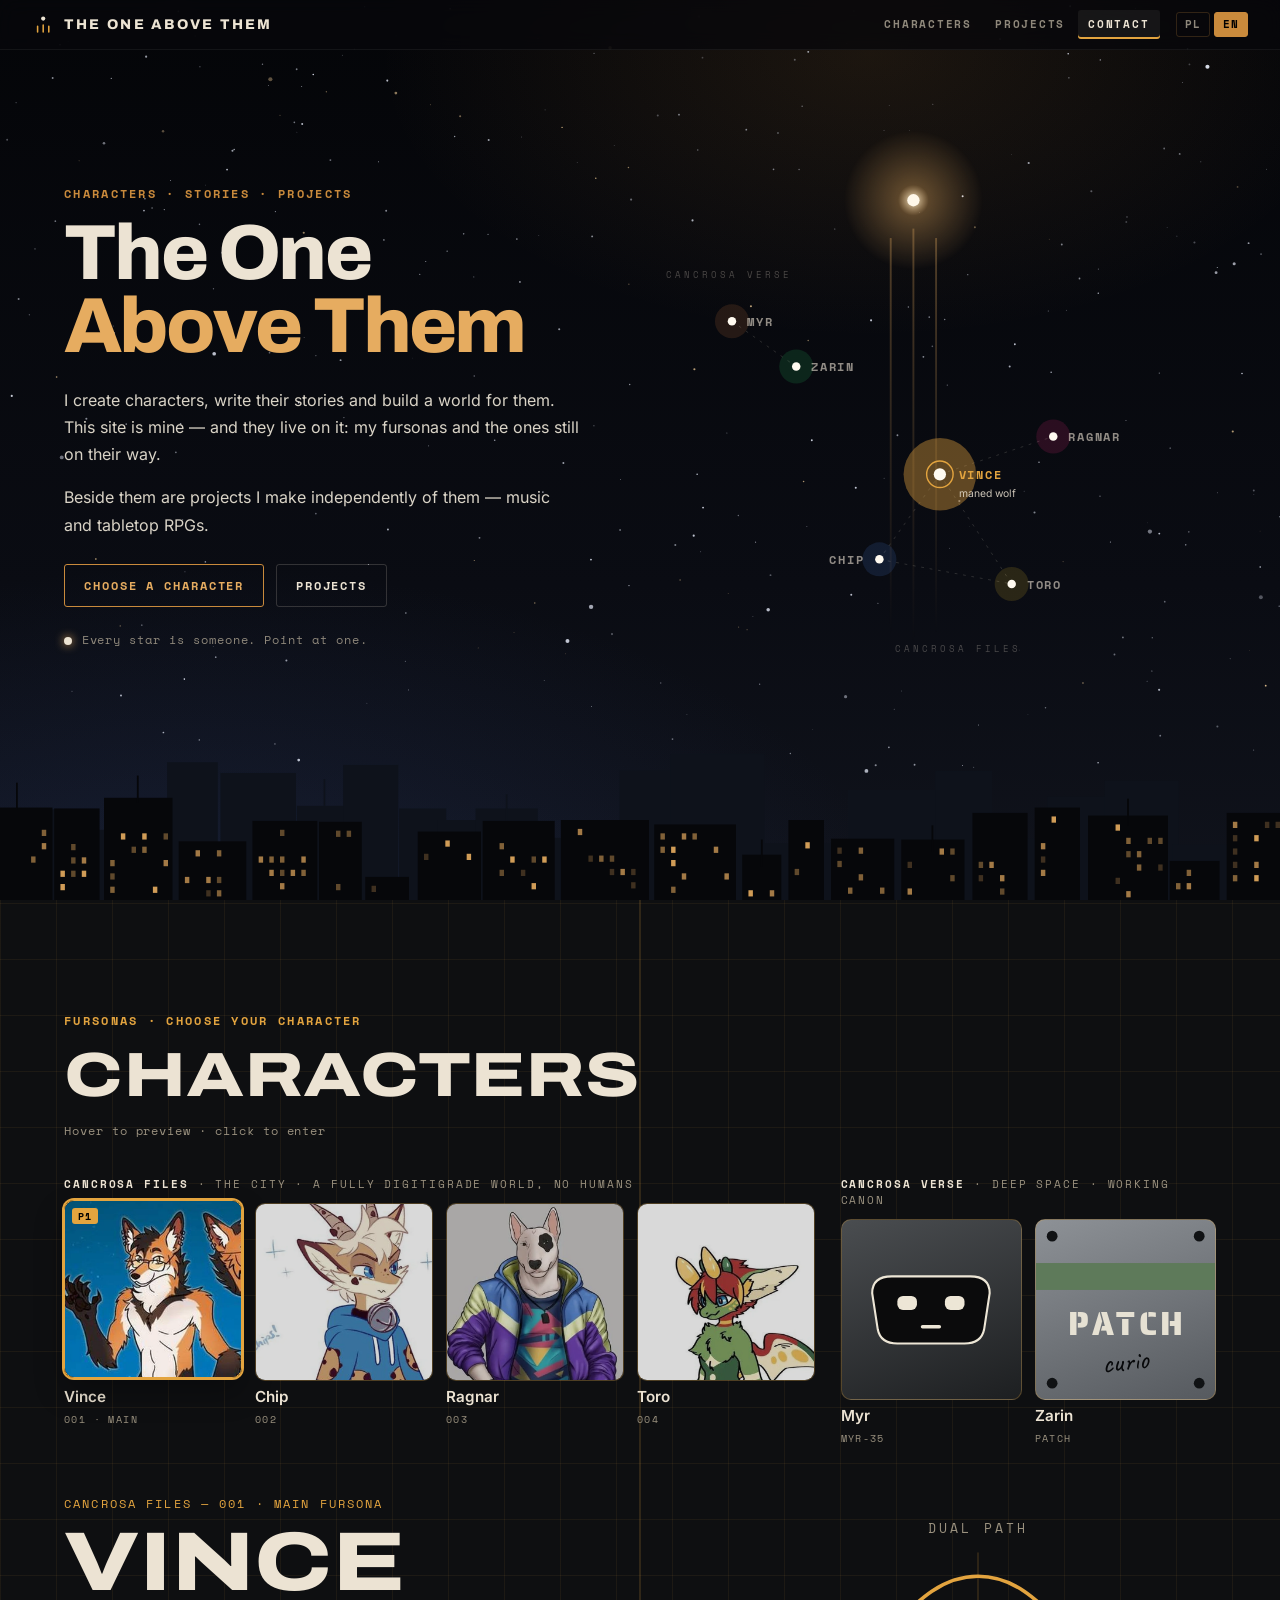
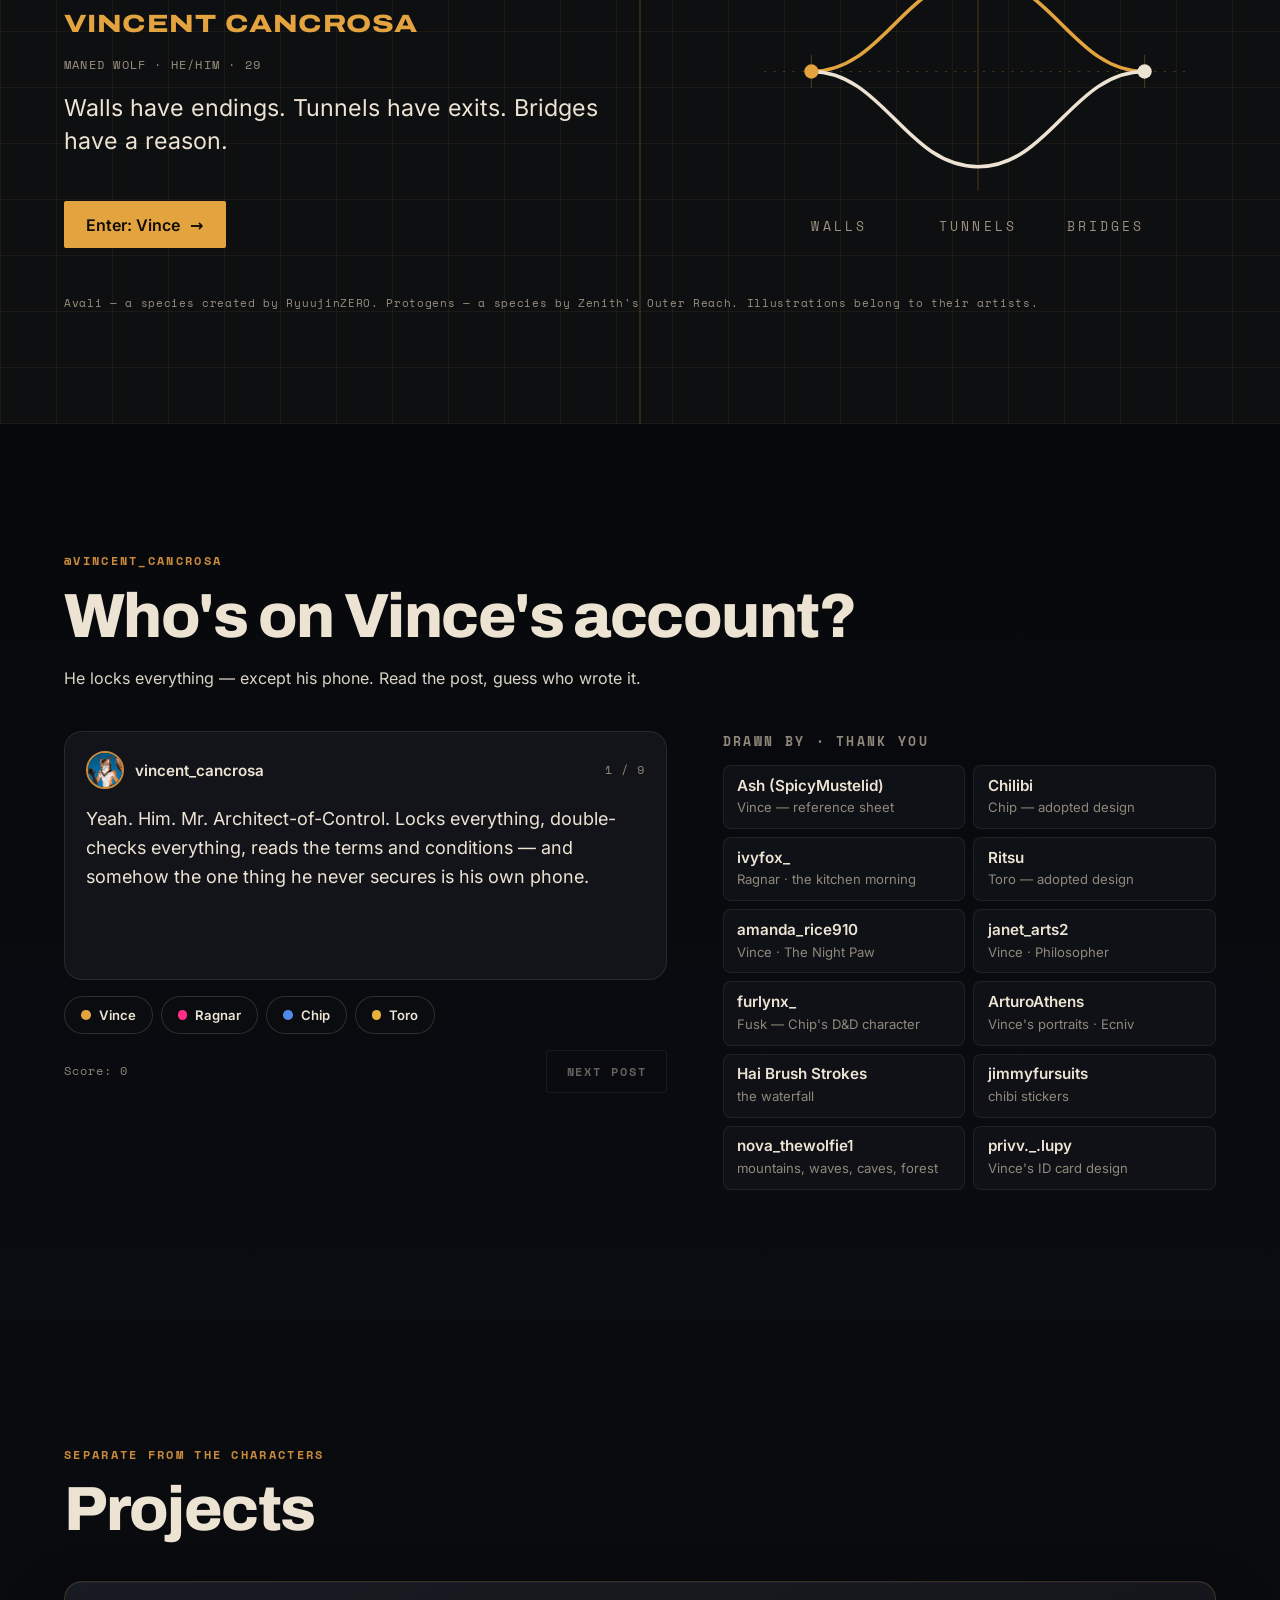
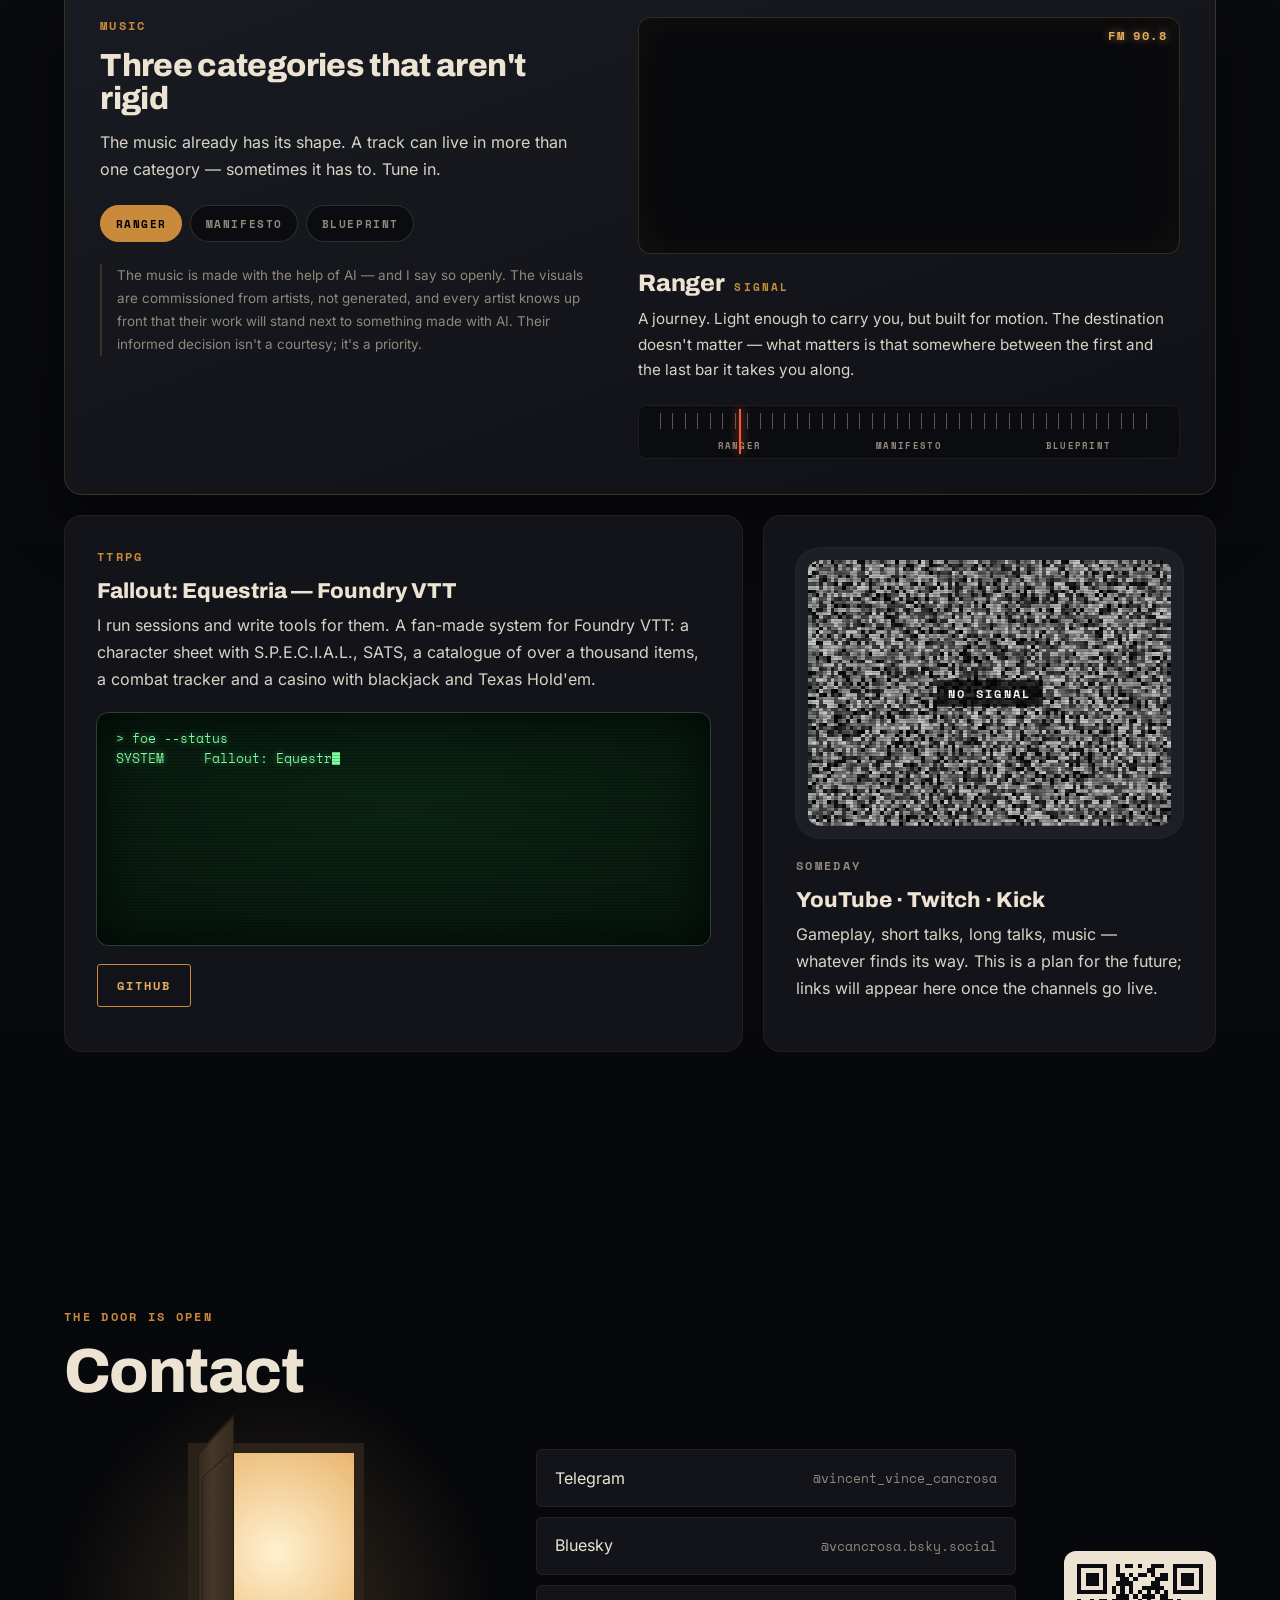
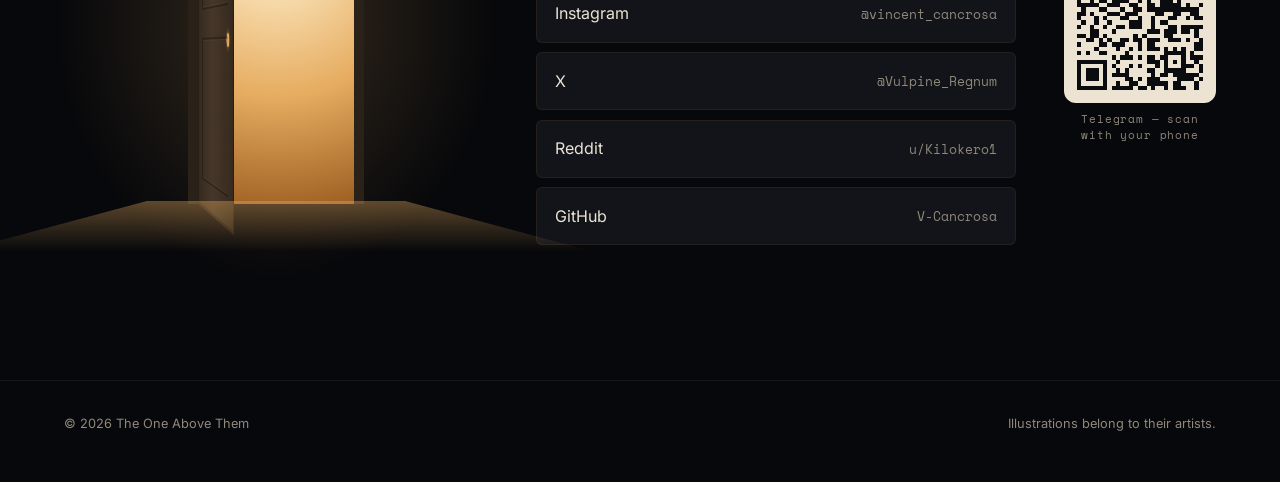
==== index.html @ 035eb39c "Ragnar: cały leśny wpis o czwartej nad ranem Pełny wpis „— R.” w sekcji „Cień i światło”, bez skrótó" ====
<!doctype html>
<html lang="en" data-lang="en">
<head>
<meta charset="utf-8">
<meta name="viewport" content="width=device-width, initial-scale=1">
<title>The One Above Them</title>
<meta name="description" content="The One Above Them — characters, fursonas and projects: Vince, Chip, Ragnar, Toro, Myr and Zarin.">
<meta name="color-scheme" content="dark">
<meta name="theme-color" content="#07080b">

<!-- Podgląd linku (Discord, Telegram, Bluesky…). Podmień domenę i obrazek. -->
<meta property="og:type" content="website">
<meta property="og:title" content="The One Above Them">
<meta property="og:description" content="Characters, fursonas and projects.">
<meta property="og:url" content="https://TWOJA-DOMENA.pl/">
<meta property="og:image" content="https://TWOJA-DOMENA.pl/img/og.webp">

<!-- Ikona: jeden punkt ponad trzema -->
<link rel="icon" href="data:image/svg+xml,%3Csvg xmlns='http://www.w3.org/2000/svg' viewBox='0 0 32 32'%3E%3Crect width='32' height='32' rx='7' fill='%230b0c0e'/%3E%3Ccircle cx='16' cy='8' r='3' fill='%23ece3d3'/%3E%3Cpath d='M8 19v8M16 17v10M24 19v8' stroke='%23c98a3c' stroke-width='2.2' stroke-linecap='round'/%3E%3C/svg%3E">
<script>
  // Język przed pierwszym malowaniem: zapamiętany wybór albo język przeglądarki (wspólny z podstronami postaci).
  (function () {
    var l, root = document.documentElement;
    try { l = localStorage.getItem("lang"); } catch (e) {}
    if (l !== "pl" && l !== "en") l = /^pl\b/i.test(navigator.language || "") ? "pl" : "en";
    root.dataset.lang = l;
    root.lang = l;
    root.classList.add("js");
  })();
</script>
<link rel="stylesheet" href="fonts/fonts.css">
<link rel="stylesheet" href="char.css">
<link rel="stylesheet" href="styles.css">
</head>
<body>
<a class="skip" href="#main"><span lang="en">Skip to content</span><span lang="pl">Przejdź do treści</span></a>

<header class="nav">
  <a class="brand" href="#top" aria-label="The One Above Them — top of the page" data-en-label="The One Above Them — top of the page" data-pl-label="The One Above Them — początek strony">
    <svg viewBox="0 0 32 32" aria-hidden="true"><circle cx="16" cy="8" r="3" fill="#ece3d3"/><path d="M8 19v8M16 17v10M24 19v8" stroke-width="2.2" stroke-linecap="round"/></svg>
    THE ONE ABOVE THEM
  </a>
  <nav aria-label="Sections">
    <a href="#postacie"><span lang="en">Characters</span><span lang="pl">Postacie</span></a>
    <a href="#projekty"><span lang="en">Projects</span><span lang="pl">Projekty</span></a>
    <a href="#kontakt"><span lang="en">Contact</span><span lang="pl">Kontakt</span></a>
  </nav>
  <div class="tools">
    <button type="button" data-set-lang="pl" aria-pressed="false">PL</button>
    <button type="button" data-set-lang="en" aria-pressed="false">EN</button>
  </div>
</header>

<main id="main">

  <!-- ================= NIEBO: JEDEN PONAD NIMI ================= -->
  <section class="sky" id="top">
    <canvas id="stars" aria-hidden="true"></canvas>
    <div class="wrap sky-grid">
      <div class="sky-text">
        <p class="kicker"><span lang="en">Characters · stories · projects</span><span lang="pl">Postacie · historie · projekty</span></p>
        <h1>The One <span>Above Them</span></h1>
        <div class="lead">
          <p lang="en">I create characters, write their stories and build a world for them. This site is mine — and they live on it: my fursonas and the ones still on their way.</p>
          <p lang="pl">Tworzę postacie, piszę ich historie i składam dla nich świat. Ta strona jest moja — a mieszkają na niej one: moje fursony i ci, którzy dopiero nadchodzą.</p>
          <p lang="en">Beside them are projects I make independently of them — music and tabletop RPGs.</p>
          <p lang="pl">Obok nich są projekty, które robię niezależnie od nich — muzyka i gry fabularne.</p>
        </div>
        <div class="actions">
          <a class="btn" href="#postacie"><span lang="en">Choose a character</span><span lang="pl">Wybierz postać</span></a>
          <a class="btn ghost" href="#projekty"><span lang="en">Projects</span><span lang="pl">Projekty</span></a>
        </div>
        <p class="mono hint"><span lang="en">Every star is someone. Point at one.</span><span lang="pl">Każda gwiazda to ktoś. Wskaż którąś.</span></p>
      </div>

      <svg class="constellation" id="constellation" viewBox="0 0 640 560" role="group" aria-label="Constellation of characters" data-en-label="Constellation of characters" data-pl-label="Konstelacja postaci">
        <defs>
          <radialGradient id="oneGlow"><stop offset="0" stop-color="#fff3d6" stop-opacity=".95"/><stop offset=".22" stop-color="#e6ac60" stop-opacity=".35"/><stop offset="1" stop-color="#e6ac60" stop-opacity="0"/></radialGradient>
          <linearGradient id="beam" x1="0" y1="0" x2="0" y2="1"><stop offset="0" stop-color="#e6ac60" stop-opacity=".32"/><stop offset="1" stop-color="#e6ac60" stop-opacity="0"/></linearGradient>
        </defs>
        <!-- Jeden ponad nimi: punkt i trzy smugi światła jak w znaku strony -->
        <g aria-hidden="true">
          <rect x="295" y="90" width="2" height="420" fill="url(#beam)"/>
          <rect x="319" y="80" width="2" height="440" fill="url(#beam)"/>
          <rect x="343" y="90" width="2" height="420" fill="url(#beam)"/>
          <circle class="one-halo" cx="320" cy="50" r="74" fill="url(#oneGlow)"/>
          <circle cx="320" cy="50" r="6.5" fill="#fff8ea"/>
          <text class="group-tag" x="58" y="132">CANCROSA VERSE</text>
          <text class="group-tag" x="300" y="528">CANCROSA FILES</text>
        </g>
        <g aria-hidden="true">
          <line class="bond" data-a="myr" data-b="zarin" x1="128" y1="178" x2="196" y2="226"/>
          <line class="bond" data-a="vince" data-b="ragnar" x1="348" y1="340" x2="468" y2="300"/>
          <line class="bond" data-a="vince" data-b="chip" x1="348" y1="340" x2="284" y2="430"/>
          <line class="bond" data-a="vince" data-b="toro" x1="348" y1="340" x2="424" y2="456"/>
          <line class="bond" data-a="chip" data-b="toro" x1="284" y1="430" x2="424" y2="456"/>
        </g>
        <a class="star" href="#postacie" data-char="myr" style="--c:#d9823f;--d:-1.2s" transform="translate(128 178)"><circle class="hit" r="30"/><circle class="halo" r="18"/><circle class="ring" r="11"/><circle class="core" r="4.5"/><text x="16" y="5">Myr<tspan class="sp" x="16" dy="19"></tspan></text></a>
        <a class="star" href="#postacie" data-char="zarin" style="--c:#2fd46b;--d:-2.6s" transform="translate(196 226)"><circle class="hit" r="30"/><circle class="halo" r="18"/><circle class="ring" r="11"/><circle class="core" r="4.5"/><text x="16" y="5">Zarin<tspan class="sp" x="16" dy="19"></tspan></text></a>
        <a class="star" href="#postacie" data-char="vince" style="--c:#e3a43f;--d:0s" transform="translate(348 340)"><circle class="hit" r="30"/><circle class="halo" r="24"/><circle class="ring" r="14"/><circle class="core" r="6.5"/><text x="20" y="5">Vince<tspan class="sp" x="20" dy="19"></tspan></text></a>
        <a class="star" href="#postacie" data-char="ragnar" style="--c:#ff2e88;--d:-.7s" transform="translate(468 300)"><circle class="hit" r="30"/><circle class="halo" r="18"/><circle class="ring" r="11"/><circle class="core" r="4.5"/><text x="16" y="5">Ragnar<tspan class="sp" x="16" dy="19"></tspan></text></a>
        <a class="star" href="#postacie" data-char="chip" style="--c:#4f8ae8;--d:-1.9s" transform="translate(284 430)"><circle class="hit" r="30"/><circle class="halo" r="18"/><circle class="ring" r="11"/><circle class="core" r="4.5"/><text x="-16" y="5" text-anchor="end">Chip<tspan class="sp" x="-16" dy="19"></tspan></text></a>
        <a class="star" href="#postacie" data-char="toro" style="--c:#f2c230;--d:-3.1s" transform="translate(424 456)"><circle class="hit" r="30"/><circle class="halo" r="18"/><circle class="ring" r="11"/><circle class="core" r="4.5"/><text x="16" y="5">Toro<tspan class="sp" x="16" dy="19"></tspan></text></a>
      </svg>
    </div>
    <svg class="city" viewBox="0 0 1440 200" preserveAspectRatio="xMidYMax slice" aria-hidden="true">
      <g fill="#0e121b"><rect x="-20" y="98" width="120" height="102"/><rect x="101" y="121" width="93" height="79"/><rect x="188" y="45" width="57" height="155"/><rect x="248" y="57" width="85" height="143"/><rect x="334" y="94" width="62" height="106"/><rect x="364" y="64" width="2" height="30"/><rect x="386" y="48" width="62" height="152"/><rect x="449" y="97" width="53" height="103"/><rect x="492" y="110" width="52" height="90"/><rect x="535" y="97" width="70" height="103"/><rect x="569" y="81" width="2" height="30"/><rect x="602" y="130" width="96" height="70"/><rect x="697" y="54" width="59" height="146"/><rect x="754" y="36" width="106" height="164"/><rect x="856" y="136" width="99" height="64"/><rect x="954" y="76" width="108" height="124"/><rect x="1052" y="55" width="64" height="145"/><rect x="1113" y="131" width="62" height="69"/><rect x="1178" y="84" width="75" height="116"/><rect x="1243" y="66" width="83" height="134"/><rect x="1319" y="138" width="72" height="62"/><rect x="1382" y="126" width="62" height="74"/><rect x="1436" y="124" width="53" height="76"/></g>
      <g fill="#06070a"><rect x="-20" y="96" width="79" height="104"/><rect x="18" y="68" width="2" height="30"/><rect x="61" y="97" width="51" height="103"/><rect x="117" y="85" width="77" height="115"/><rect x="154" y="60" width="2" height="30"/><rect x="201" y="134" width="76" height="66"/><rect x="284" y="111" width="73" height="89"/><rect x="359" y="112" width="48" height="88"/><rect x="411" y="174" width="49" height="26"/><rect x="470" y="123" width="71" height="77"/><rect x="543" y="111" width="81" height="89"/><rect x="631" y="110" width="99" height="90"/><rect x="736" y="115" width="92" height="85"/><rect x="835" y="149" width="44" height="51"/><rect x="856" y="132" width="2" height="30"/><rect x="887" y="110" width="40" height="90"/><rect x="935" y="131" width="71" height="69"/><rect x="1014" y="132" width="71" height="68"/><rect x="1048" y="116" width="2" height="30"/><rect x="1094" y="102" width="62" height="98"/><rect x="1164" y="96" width="51" height="104"/><rect x="1224" y="105" width="90" height="95"/><rect x="1268" y="86" width="2" height="30"/><rect x="1316" y="156" width="56" height="44"/><rect x="1380" y="102" width="98" height="98"/></g>
      <g><rect class="win" x="35" y="151" width="5" height="7" style="opacity:0.55"/><rect class="win" x="47" y="121" width="5" height="7" style="opacity:0.55"/><rect class="win" x="47" y="136" width="5" height="7" style="opacity:0.7"/><rect class="win" x="68" y="167" width="5" height="7" style="opacity:0.9"/><rect class="win" x="68" y="182" width="5" height="7" style="opacity:0.9"/><rect class="win" x="80" y="137" width="5" height="7" style="opacity:0.4"/><rect class="win" x="80" y="152" width="5" height="7" style="opacity:0.4"/><rect class="win" x="80" y="167" width="5" height="7" style="opacity:0.4"/><rect class="win" x="92" y="152" width="5" height="7" style="opacity:0.7"/><rect class="win" x="92" y="167" width="5" height="7" style="opacity:0.9"/><rect class="win" x="124" y="155" width="5" height="7" style="opacity:0.55"/><rect class="win" x="124" y="170" width="5" height="7" style="opacity:0.4"/><rect class="win" x="124" y="185" width="5" height="7" style="opacity:0.55"/><rect class="win" x="136" y="125" width="5" height="7" style="opacity:0.9"/><rect class="win" x="148" y="140" width="5" height="7" style="opacity:0.4"/><rect class="win" x="160" y="125" width="5" height="7" style="opacity:0.9"/><rect class="win" x="160" y="140" width="5" height="7" style="opacity:0.55"/><rect class="win" x="172" y="95" width="5" height="7" style="opacity:0.55"/><rect class="win" x="172" y="185" width="5" height="7" style="opacity:0.9"/><rect class="win" x="184" y="125" width="5" height="7" style="opacity:0.4"/><rect class="win" x="184" y="155" width="5" height="7" style="opacity:0.7"/><rect class="win" x="208" y="174" width="5" height="7" style="opacity:0.7"/><rect class="win" x="220" y="144" width="5" height="7" style="opacity:0.7"/><rect class="win" x="232" y="174" width="5" height="7" style="opacity:0.7"/><rect class="win" x="232" y="189" width="5" height="7" style="opacity:0.25"/><rect class="win" x="244" y="144" width="5" height="7" style="opacity:0.55"/><rect class="win" x="244" y="174" width="5" height="7" style="opacity:0.4"/><rect class="win" x="244" y="189" width="5" height="7" style="opacity:0.55"/><rect class="win" x="291" y="151" width="5" height="7" style="opacity:0.7"/><rect class="win" x="303" y="151" width="5" height="7" style="opacity:0.55"/><rect class="win" x="303" y="166" width="5" height="7" style="opacity:0.7"/><rect class="win" x="315" y="121" width="5" height="7" style="opacity:0.4"/><rect class="win" x="315" y="151" width="5" height="7" style="opacity:0.55"/><rect class="win" x="315" y="166" width="5" height="7" style="opacity:0.4"/><rect class="win" x="315" y="181" width="5" height="7" style="opacity:0.7"/><rect class="win" x="327" y="136" width="5" height="7" style="opacity:0.4"/><rect class="win" x="327" y="166" width="5" height="7" style="opacity:0.7"/><rect class="win" x="339" y="151" width="5" height="7" style="opacity:0.7"/><rect class="win" x="339" y="166" width="5" height="7" style="opacity:0.55"/><rect class="win" x="378" y="122" width="5" height="7" style="opacity:0.4"/><rect class="win" x="378" y="182" width="5" height="7" style="opacity:0.4"/><rect class="win" x="390" y="122" width="5" height="7" style="opacity:0.4"/><rect class="win" x="418" y="184" width="5" height="7" style="opacity:0.25"/><rect class="win" x="477" y="148" width="5" height="7" style="opacity:0.25"/><rect class="win" x="501" y="133" width="5" height="7" style="opacity:0.9"/><rect class="win" x="525" y="148" width="5" height="7" style="opacity:0.9"/><rect class="win" x="562" y="136" width="5" height="7" style="opacity:0.55"/><rect class="win" x="562" y="166" width="5" height="7" style="opacity:0.4"/><rect class="win" x="574" y="151" width="5" height="7" style="opacity:0.9"/><rect class="win" x="586" y="166" width="5" height="7" style="opacity:0.25"/><rect class="win" x="598" y="151" width="5" height="7" style="opacity:0.4"/><rect class="win" x="598" y="181" width="5" height="7" style="opacity:0.9"/><rect class="win" x="610" y="151" width="5" height="7" style="opacity:0.9"/><rect class="win" x="650" y="120" width="5" height="7" style="opacity:0.7"/><rect class="win" x="662" y="150" width="5" height="7" style="opacity:0.25"/><rect class="win" x="674" y="150" width="5" height="7" style="opacity:0.55"/><rect class="win" x="686" y="150" width="5" height="7" style="opacity:0.4"/><rect class="win" x="686" y="165" width="5" height="7" style="opacity:0.25"/><rect class="win" x="698" y="165" width="5" height="7" style="opacity:0.7"/><rect class="win" x="710" y="135" width="5" height="7" style="opacity:0.7"/><rect class="win" x="710" y="165" width="5" height="7" style="opacity:0.25"/><rect class="win" x="710" y="180" width="5" height="7" style="opacity:0.25"/><rect class="win" x="743" y="125" width="5" height="7" style="opacity:0.55"/><rect class="win" x="743" y="140" width="5" height="7" style="opacity:0.55"/><rect class="win" x="755" y="140" width="5" height="7" style="opacity:0.9"/><rect class="win" x="755" y="155" width="5" height="7" style="opacity:0.9"/><rect class="win" x="755" y="185" width="5" height="7" style="opacity:0.55"/><rect class="win" x="767" y="125" width="5" height="7" style="opacity:0.7"/><rect class="win" x="767" y="170" width="5" height="7" style="opacity:0.7"/><rect class="win" x="779" y="125" width="5" height="7" style="opacity:0.55"/><rect class="win" x="803" y="140" width="5" height="7" style="opacity:0.7"/><rect class="win" x="815" y="170" width="5" height="7" style="opacity:0.7"/><rect class="win" x="842" y="189" width="5" height="7" style="opacity:0.9"/><rect class="win" x="866" y="189" width="5" height="7" style="opacity:0.7"/><rect class="win" x="894" y="165" width="5" height="7" style="opacity:0.4"/><rect class="win" x="906" y="135" width="5" height="7" style="opacity:0.9"/><rect class="win" x="942" y="141" width="5" height="7" style="opacity:0.25"/><rect class="win" x="942" y="156" width="5" height="7" style="opacity:0.4"/><rect class="win" x="954" y="186" width="5" height="7" style="opacity:0.55"/><rect class="win" x="966" y="141" width="5" height="7" style="opacity:0.55"/><rect class="win" x="966" y="171" width="5" height="7" style="opacity:0.55"/><rect class="win" x="990" y="186" width="5" height="7" style="opacity:0.55"/><rect class="win" x="1021" y="157" width="5" height="7" style="opacity:0.25"/><rect class="win" x="1021" y="187" width="5" height="7" style="opacity:0.7"/><rect class="win" x="1057" y="142" width="5" height="7" style="opacity:0.7"/><rect class="win" x="1069" y="142" width="5" height="7" style="opacity:0.4"/><rect class="win" x="1069" y="172" width="5" height="7" style="opacity:0.4"/><rect class="win" x="1101" y="157" width="5" height="7" style="opacity:0.4"/><rect class="win" x="1101" y="172" width="5" height="7" style="opacity:0.25"/><rect class="win" x="1113" y="157" width="5" height="7" style="opacity:0.7"/><rect class="win" x="1125" y="172" width="5" height="7" style="opacity:0.7"/><rect class="win" x="1125" y="187" width="5" height="7" style="opacity:0.4"/><rect class="win" x="1171" y="136" width="5" height="7" style="opacity:0.7"/><rect class="win" x="1171" y="151" width="5" height="7" style="opacity:0.25"/><rect class="win" x="1171" y="166" width="5" height="7" style="opacity:0.7"/><rect class="win" x="1183" y="106" width="5" height="7" style="opacity:0.9"/><rect class="win" x="1255" y="115" width="5" height="7" style="opacity:0.9"/><rect class="win" x="1255" y="175" width="5" height="7" style="opacity:0.25"/><rect class="win" x="1267" y="130" width="5" height="7" style="opacity:0.55"/><rect class="win" x="1267" y="145" width="5" height="7" style="opacity:0.4"/><rect class="win" x="1267" y="190" width="5" height="7" style="opacity:0.7"/><rect class="win" x="1279" y="145" width="5" height="7" style="opacity:0.55"/><rect class="win" x="1279" y="160" width="5" height="7" style="opacity:0.55"/><rect class="win" x="1291" y="130" width="5" height="7" style="opacity:0.4"/><rect class="win" x="1303" y="130" width="5" height="7" style="opacity:0.4"/><rect class="win" x="1303" y="160" width="5" height="7" style="opacity:0.25"/><rect class="win" x="1323" y="181" width="5" height="7" style="opacity:0.55"/><rect class="win" x="1335" y="166" width="5" height="7" style="opacity:0.55"/><rect class="win" x="1335" y="181" width="5" height="7" style="opacity:0.7"/><rect class="win" x="1387" y="112" width="5" height="7" style="opacity:0.7"/><rect class="win" x="1387" y="127" width="5" height="7" style="opacity:0.25"/><rect class="win" x="1387" y="142" width="5" height="7" style="opacity:0.25"/><rect class="win" x="1387" y="157" width="5" height="7" style="opacity:0.25"/><rect class="win" x="1387" y="172" width="5" height="7" style="opacity:0.55"/><rect class="win" x="1411" y="127" width="5" height="7" style="opacity:0.9"/><rect class="win" x="1411" y="157" width="5" height="7" style="opacity:0.7"/><rect class="win" x="1411" y="172" width="5" height="7" style="opacity:0.9"/><rect class="win" x="1423" y="112" width="5" height="7" style="opacity:0.25"/><rect class="win" x="1435" y="112" width="5" height="7" style="opacity:0.25"/><rect class="win" x="1447" y="157" width="5" height="7" style="opacity:0.25"/><rect class="win" x="1459" y="112" width="5" height="7" style="opacity:0.25"/><rect class="win" x="1459" y="172" width="5" height="7" style="opacity:0.4"/></g>
    </svg>
  </section>

  <!-- ================= WYBÓR POSTACI ================= -->
  <section class="roster" id="postacie" data-theme="vince" aria-labelledby="postacie-h">
    <div class="roster-bg" aria-hidden="true"><i data-t="vince"></i><i data-t="chip"></i><i data-t="ragnar"></i><i data-t="toro"></i><i data-t="myr"></i><i data-t="zarin"></i></div>
    <div class="wrap">
      <div class="sec-head">
        <p class="kicker"><span lang="en">Fursonas · choose your character</span><span lang="pl">Fursony · wybierz postać</span></p>
        <h2 id="postacie-h"><span lang="en">Characters</span><span lang="pl">Postacie</span></h2>
        <p class="mono roster-hint" id="rosterHint"></p>
      </div>

      <div class="picks">
        <div class="pick-group">
          <p class="group-label"><b>Cancrosa Files</b> · <span lang="en">the city · a fully digitigrade world, no humans</span><span lang="pl">miasto · świat w pełni digitigradalny, bez ludzi</span></p>
          <div class="pick-row">
            <a class="pick" href="vince.html" data-char="vince" style="--a:#e3a43f"><span class="pick-img"><img src="img/vince-thumb.webp" alt="" width="400" height="300"></span><b>Vince</b><span class="num">001 · <span lang="en">main</span><span lang="pl">główna</span></span></a>
            <a class="pick" href="chip.html" data-char="chip" style="--a:#2f6bd8"><span class="pick-img"><img src="img/chip-thumb.webp" alt="" width="400" height="300"></span><b>Chip</b><span class="num">002</span></a>
            <a class="pick" href="ragnar.html" data-char="ragnar" style="--a:#ff2e88"><span class="pick-img"><img src="img/ragnar-thumb.webp" alt="" width="400" height="300"></span><b>Ragnar</b><span class="num">003</span></a>
            <a class="pick" href="toro.html" data-char="toro" style="--a:#e6b23a"><span class="pick-img"><img src="img/toro-thumb.webp" alt="" width="400" height="300"></span><b>Toro</b><span class="num">004</span></a>
          </div>
        </div>
        <div class="pick-group verse">
          <p class="group-label"><b>Cancrosa Verse</b> · <span lang="en">deep space · working canon</span><span lang="pl">głęboki kosmos · kanon roboczy</span></p>
          <div class="pick-row">
            <a class="pick" href="myr.html" data-char="myr" style="--a:#d9823f"><span class="pick-img emblem myr"><svg viewBox="0 0 100 60" aria-hidden="true"><path d="M8 18 Q8 6 22 6 H78 Q92 6 92 18 L88 44 Q86 54 74 54 H26 Q14 54 12 44Z" fill="#0b0b0c" stroke="#ede6d6" stroke-width="1.5"/><rect x="26" y="20" width="14" height="10" rx="4" fill="#ede6d6"/><rect x="60" y="20" width="14" height="10" rx="4" fill="#ede6d6"/><path d="M44 42 H56" stroke="#ede6d6" stroke-width="2.5" stroke-linecap="round"/></svg></span><b>Myr</b><span class="num">MYR-35</span></a>
            <a class="pick" href="zarin.html" data-char="zarin" style="--a:#2fd46b"><span class="pick-img emblem zarin"><svg viewBox="0 0 100 100" aria-hidden="true"><rect y="24" width="100" height="15" fill="#5e7a5a"/><text x="51" y="64" text-anchor="middle" font-family="Saira Stencil One, Impact, sans-serif" font-size="18" letter-spacing="2" fill="#e6e1d3">PATCH</text><text x="50" y="84" text-anchor="middle" font-family="Caveat, cursive" font-size="16" fill="#07080a" transform="rotate(-5 50 80)">curio</text><g fill="#101214"><circle cx="9" cy="9" r="3"/><circle cx="91" cy="9" r="3"/><circle cx="9" cy="91" r="3"/><circle cx="91" cy="91" r="3"/></g></svg></span><b>Zarin</b><span class="num">PATCH</span></a>
          </div>
        </div>
      </div>

      <div class="stage" id="stage" aria-live="polite">
        <div class="stage-text">
          <p class="s-kicker" id="sKicker"></p>
          <h3 class="s-name" id="sName"></h3>
          <p class="s-meta" id="sMeta"></p>
          <p class="s-tag" id="sTag"></p>
          <a class="s-go" id="sGo" href="vince.html"></a>
        </div>
        <div class="stage-art" aria-hidden="true">
          <!-- Vince: Dual Path -->
          <div class="art" data-art="vince">
            <svg viewBox="0 0 400 300">
              <path d="M20 150 H380" stroke="rgba(227,164,63,.25)" stroke-dasharray="2 6"/>
              <path d="M60 136 V164 M340 136 V164 M200 50 V250" stroke="rgba(227,164,63,.25)"/>
              <path class="draw" pathLength="1" d="M60 150 C120 150 140 70 200 70 S280 150 340 150" fill="none" stroke="#e3a43f" stroke-width="3"/>
              <path class="draw d2" pathLength="1" d="M60 150 C120 150 140 230 200 230 S280 150 340 150" fill="none" stroke="#ece3d3" stroke-width="3"/>
              <circle cx="60" cy="150" r="6" fill="#e3a43f"/><circle cx="340" cy="150" r="6" fill="#ece3d3"/>
              <text class="art-lab" x="200" y="34" text-anchor="middle">DUAL PATH</text>
              <text class="art-lab" lang="en" x="60" y="284">WALLS</text><text class="art-lab" lang="en" x="200" y="284" text-anchor="middle">TUNNELS</text><text class="art-lab" lang="en" x="340" y="284" text-anchor="end">BRIDGES</text>
              <text class="art-lab" lang="pl" x="60" y="284">MURY</text><text class="art-lab" lang="pl" x="200" y="284" text-anchor="middle">TUNELE</text><text class="art-lab" lang="pl" x="340" y="284" text-anchor="end">MOSTY</text>
            </svg>
          </div>
          <!-- Chip: pęknięty dzwonek -->
          <div class="art" data-art="chip">
            <svg viewBox="0 0 400 300">
              <g fill="#6f4a2a"><circle cx="62" cy="228" r="8"/><circle cx="92" cy="252" r="5"/><circle cx="330" cy="62" r="7"/><circle cx="352" cy="96" r="4"/><circle cx="48" cy="96" r="5"/></g>
              <path d="M54 66 Q200 132 346 66" fill="none" stroke="#4a2a17" stroke-width="28" stroke-linecap="round"/>
              <path d="M54 66 Q200 132 346 66" fill="none" stroke="#2f6bd8" stroke-width="21" stroke-linecap="round"/>
              <g class="bell">
                <circle cx="200" cy="100" r="9" fill="none" stroke="#4a2a17" stroke-width="4"/>
                <path d="M200 108 C160 108 150 150 148 190 L140 214 H260 L252 190 C250 150 240 108 200 108Z" fill="#e8b84a" stroke="#4a2a17" stroke-width="4" stroke-linejoin="round"/>
                <path d="M168 138 C166 158 164 174 163 190" stroke="#fff3c4" stroke-width="5" stroke-linecap="round" fill="none" opacity=".7"/>
                <path d="M150 198 H250" stroke="#c9922f" stroke-width="5"/>
                <path d="M214 132 l-9 18 l7 12 l-8 18" fill="none" stroke="#4a2a17" stroke-width="2.5" stroke-linejoin="round"/>
                <circle cx="200" cy="226" r="11" fill="#4a2a17"/>
              </g>
              <g class="ding" stroke="#4a2a17" stroke-width="3" fill="none" stroke-linecap="round"><path d="M112 150 q-14 22 0 44"/><path d="M94 140 q-22 32 0 64"/><path d="M288 150 q14 22 0 44"/><path d="M306 140 q22 32 0 64"/></g>
              <text x="300" y="262" font-family="Caveat, cursive" font-size="34" fill="#4a2a17" transform="rotate(-8 300 262)">ding.</text>
            </svg>
          </div>
          <!-- Ragnar: korektor -->
          <div class="art" data-art="ragnar">
            <svg viewBox="0 0 400 300">
              <text x="200" y="58" text-anchor="middle" font-family="Anton, Impact, sans-serif" font-size="40" fill="#efe3c9" letter-spacing="2">128 BPM</text>
              <g id="eqBars"></g>
              <path d="M30 232 H370" stroke="#26c6e0" stroke-width="2" opacity=".6"/>
              <g id="eqMirror" opacity=".14" transform="translate(0 464) scale(1 -1)"></g>
            </svg>
          </div>
          <!-- Toro: kamienna latarnia -->
          <div class="art" data-art="toro">
            <svg viewBox="0 0 400 300">
              <defs><radialGradient id="lglow"><stop offset="0" stop-color="#ffd77a" stop-opacity=".75"/><stop offset=".45" stop-color="#e6b23a" stop-opacity=".2"/><stop offset="1" stop-color="#e6b23a" stop-opacity="0"/></radialGradient></defs>
              <circle class="flame" cx="200" cy="124" r="110" fill="url(#lglow)"/>
              <circle cx="200" cy="22" r="7" fill="#8f8a7c"/><path d="M193 28 H207 L211 40 H189Z" fill="#8f8a7c"/>
              <path d="M112 80 Q200 30 288 80 L270 88 H130Z" fill="#9b968a"/>
              <rect x="150" y="88" width="100" height="76" fill="#7d786d"/>
              <rect class="flame" x="168" y="100" width="64" height="52" rx="3" fill="#ffd77a"/>
              <path d="M200 100 V152" stroke="#7d786d" stroke-width="5"/>
              <rect x="134" y="164" width="132" height="14" fill="#8f8a7c"/>
              <rect x="182" y="178" width="36" height="72" fill="#7d786d"/>
              <path d="M146 250 H254 L266 272 H134Z" fill="#8f8a7c"/>
              <g fill="#ffe08a"><circle class="fly" cx="96" cy="180" r="2.5" style="--t:5.5s;--x:18px;--y:-26px"/><circle class="fly" cx="312" cy="150" r="2" style="--t:6.5s;--d:-2s;--x:-16px;--y:-30px"/><circle class="fly" cx="292" cy="236" r="2.5" style="--t:4.8s;--d:-1s;--x:12px;--y:-20px"/><circle class="fly" cx="118" cy="96" r="2" style="--t:7s;--d:-3.5s;--x:-10px;--y:-24px"/></g>
            </svg>
          </div>
          <!-- Myr: wizjer z diodami -->
          <div class="art" data-art="myr">
            <svg viewBox="0 0 400 300">
              <path d="M56 104 Q56 74 96 72 H304 Q344 74 344 104 L332 192 Q328 218 300 218 H100 Q72 218 68 192Z" fill="#0b0b0c" stroke="#ede6d6" stroke-width="2"/>
              <g id="ledGrid"></g>
              <path d="M56 104 H30 M344 104 H370" stroke="#d9823f" stroke-width="6"/>
              <text x="200" y="262" text-anchor="middle" font-family="Saira Stencil One, Impact, sans-serif" font-size="28" letter-spacing="7" fill="#d9823f">MYR-35</text>
            </svg>
          </div>
          <!-- Zarin: płyta z kadłuba, wentylator i śnieg -->
          <div class="art" data-art="zarin">
            <svg viewBox="0 0 400 300">
              <defs><linearGradient id="hullG" x1="0" y1="0" x2="1" y2="1"><stop offset="0" stop-color="#8d9196"/><stop offset=".5" stop-color="#6f7378"/><stop offset="1" stop-color="#565a5f"/></linearGradient></defs>
              <rect x="56" y="70" width="160" height="160" rx="5" fill="url(#hullG)"/>
              <rect x="56" y="108" width="160" height="24" fill="#5e7a5a"/>
              <text x="138" y="178" text-anchor="middle" font-family="Saira Stencil One, Impact, sans-serif" font-size="32" letter-spacing="5" fill="#e6e1d3">PATCH</text>
              <text x="136" y="212" text-anchor="middle" font-family="Caveat, cursive" font-size="28" fill="#07080a" transform="rotate(-5 136 206)">curio</text>
              <g fill="#101214"><circle cx="68" cy="82" r="5"/><circle cx="204" cy="82" r="5"/><circle cx="68" cy="218" r="5"/><circle cx="204" cy="218" r="5"/></g>
              <circle cx="300" cy="150" r="52" fill="#14171b" stroke="#7d8186" stroke-width="4"/>
              <g class="fan" fill="#8d9196"><path d="M300 150 C292 126 300 110 314 108 C316 126 310 140 300 150Z"/><path d="M300 150 C324 142 340 150 342 164 C324 166 310 160 300 150Z"/><path d="M300 150 C308 174 300 190 286 192 C284 174 290 160 300 150Z"/><path d="M300 150 C276 158 260 150 258 136 C276 134 290 140 300 150Z"/><circle cx="300" cy="150" r="7" fill="#5a6068"/></g>
              <g id="flakes" fill="#e8f0f3"></g>
            </svg>
          </div>
        </div>
      </div>

      <p class="species-note"><span lang="en">Avali — a species created by RyuujinZERO. Protogens — a species by Zenith's Outer Reach. Illustrations belong to their artists.</span><span lang="pl">Avali — gatunek stworzony przez RyuujinZERO. Protogeny — gatunek Zenith's Outer Reach. Ilustracje należą do ich autorów.</span></p>
    </div>
  </section>

  <!-- ================= KTO JEST NA KONCIE VINCE'A ================= -->
  <section class="sec account" id="konto" aria-labelledby="konto-h">
    <div class="wrap">
      <div class="sec-head" data-reveal>
        <p class="kicker">@vincent_cancrosa</p>
        <h2 id="konto-h"><span lang="en">Who's on Vince's account?</span><span lang="pl">Kto jest na koncie Vince'a?</span></h2>
        <p class="intro" lang="en">He locks everything — except his phone. Read the post, guess who wrote it.</p>
        <p class="intro" lang="pl">Zamyka wszystko — poza telefonem. Przeczytaj wpis i zgadnij, kto go napisał.</p>
      </div>

      <div class="account-grid">
      <div class="feed" data-reveal>
        <article class="post" id="post">
          <header class="post-head"><img src="img/vince-thumb.webp" alt="" width="400" height="300"><b>vincent_cancrosa</b><span class="mono" id="postNo"></span></header>
          <p class="post-text" id="postText"></p>
          <div class="post-reveal" id="postReveal" aria-live="polite"><p class="post-sig" id="postSig"></p><p class="mono post-art" id="postArt"></p></div>
        </article>
        <div class="guess" id="guess" role="group" aria-label="Who wrote it?" data-en-label="Who wrote it?" data-pl-label="Kto to napisał?">
          <button type="button" data-who="vince" style="--c:#e3a43f">Vince</button>
          <button type="button" data-who="ragnar" style="--c:#ff2e88">Ragnar</button>
          <button type="button" data-who="chip" style="--c:#4f8ae8">Chip</button>
          <button type="button" data-who="toro" style="--c:#e6b23a">Toro</button>
        </div>
        <div class="post-foot"><span class="mono" id="score"></span><button type="button" class="btn ghost" id="nextPost"></button></div>
      </div>

      <div class="artists" data-reveal>
        <p class="kicker"><span lang="en">Drawn by · thank you</span><span lang="pl">Narysowali · dziękuję</span></p>
        <ul>
          <li><a href="https://bsky.app/profile/spicymustelidz.bsky.social"><b>Ash (SpicyMustelid)</b><span lang="en">Vince — reference sheet</span><span lang="pl">Vince — ref sheet</span></a></li>
          <li><a href="https://www.furaffinity.net/gallery/chilibi/"><b>Chilibi</b><span lang="en">Chip — adopted design</span><span lang="pl">Chip — adoptowany projekt</span></a></li>
          <li><a href="https://www.instagram.com/ivyfox_/"><b>ivyfox_</b><span lang="en">Ragnar · the kitchen morning</span><span lang="pl">Ragnar · poranek w kuchni</span></a></li>
          <li><a href="https://www.instagram.com/ritsu_fur1/"><b>Ritsu</b><span lang="en">Toro — adopted design</span><span lang="pl">Toro — adoptowany projekt</span></a></li>
          <li><a href="https://www.instagram.com/amanda_rice910/"><b>amanda_rice910</b><span lang="en">Vince · The Night Paw</span><span lang="pl">Vince · The Night Paw</span></a></li>
          <li><a href="https://www.instagram.com/janet_arts2/"><b>janet_arts2</b><span lang="en">Vince · Philosopher</span><span lang="pl">Vince · Philosopher</span></a></li>
          <li><a href="https://www.instagram.com/furlynx_/"><b>furlynx_</b><span lang="en">Fusk — Chip's D&amp;D character</span><span lang="pl">Fusk — postać Chipa do D&amp;D</span></a></li>
          <li><a href="https://x.com/ArturoAthens"><b>ArturoAthens</b><span lang="en">Vince's portraits · Ecniv</span><span lang="pl">portrety Vince'a · Ecniv</span></a></li>
          <li><a href="https://x.com/haibrushstrokes"><b>Hai Brush Strokes</b><span lang="en">the waterfall</span><span lang="pl">wodospad</span></a></li>
          <li><a href="https://www.tiktok.com/@jimmyfursuits"><b>jimmyfursuits</b><span lang="en">chibi stickers</span><span lang="pl">naklejki chibi</span></a></li>
          <li><a href="https://www.instagram.com/nova_thewolfie1/"><b>nova_thewolfie1</b><span lang="en">mountains, waves, caves, forest</span><span lang="pl">góry, fale, jaskinie, las</span></a></li>
          <li><a href="https://www.instagram.com/privv._.lupy/"><b>privv._.lupy</b><span lang="en">Vince's ID card design</span><span lang="pl">projekt dowodu Vince'a</span></a></li>
        </ul>
      </div>
      </div>
    </div>
  </section>

  <!-- ================= PROJEKTY ================= -->
  <section class="sec projects" id="projekty" aria-labelledby="projekty-h">
    <div class="wrap">
      <div class="sec-head" data-reveal>
        <p class="kicker"><span lang="en">Separate from the characters</span><span lang="pl">Osobno od postaci</span></p>
        <h2 id="projekty-h"><span lang="en">Projects</span><span lang="pl">Projekty</span></h2>
      </div>

      <article class="radio" data-reveal>
        <div>
          <p class="kicker"><span lang="en">Music</span><span lang="pl">Muzyka</span></p>
          <h3><span lang="en">Three categories that aren't rigid</span><span lang="pl">Trzy kategorie, które nie są sztywne</span></h3>
          <p lang="en">The music already has its shape. A track can live in more than one category — sometimes it has to. Tune in.</p>
          <p lang="pl">Muzyka ma już swój kształt. Utwór może żyć w więcej niż jednej kategorii — czasem musi. Nastaw radio.</p>
          <div class="presets" role="group" aria-label="Stations">
            <button type="button" data-at="16">Ranger</button>
            <button type="button" data-at="50">Manifesto</button>
            <button type="button" data-at="84">Blueprint</button>
          </div>
          <p class="note" lang="en">The music is made with the help of AI — and I say so openly. The visuals are commissioned from artists, not generated, and every artist knows up front that their work will stand next to something made with AI. Their informed decision isn't a courtesy; it's a priority.</p>
          <p class="note" lang="pl">Muzyka powstaje z pomocą AI — i mówię o tym otwarcie. Oprawa wizualna jest zamawiana u artystów, nie generowana, a każdy artysta wie z góry, że jego praca stanie obok czegoś stworzonego z AI. Jego świadoma decyzja to nie uprzejmość, tylko priorytet.</p>
        </div>
        <div class="tuner">
          <div class="screen"><canvas id="viz" aria-hidden="true"></canvas><span class="freq" id="freq">FM 90.8</span></div>
          <div class="readout" aria-live="polite"><b id="stName">Ranger</b><small id="stTag"></small><p id="stDesc"></p></div>
          <div class="dial">
            <div class="scale" aria-hidden="true"></div>
            <span class="lab" style="left:18.7%">Ranger</span><span class="lab" style="left:50%">Manifesto</span><span class="lab" style="left:81.3%">Blueprint</span>
            <span class="needle" id="needle" aria-hidden="true"></span>
            <input type="range" id="tune" min="0" max="100" step="1" value="16" aria-label="Tuning dial" data-en-label="Tuning dial" data-pl-label="Pokrętło strojenia">
          </div>
        </div>
      </article>

      <div class="proj-grid">
        <article class="proj term" data-reveal>
          <p class="kicker">TTRPG</p>
          <h3>Fallout: Equestria — Foundry VTT</h3>
          <p lang="en">I run sessions and write tools for them. A fan-made system for Foundry VTT: a character sheet with S.P.E.C.I.A.L., SATS, a catalogue of over a thousand items, a combat tracker and a casino with blackjack and Texas Hold'em.</p>
          <p lang="pl">Prowadzę sesje i piszę do nich narzędzia. Fanowski system do Foundry VTT: karta postaci z S.P.E.C.I.A.L., SATS, katalog ponad tysiąca przedmiotów, tracker walki i kasyno z blackjackiem i Texas Hold'em.</p>
          <div class="crt" aria-hidden="true"><pre id="crt"></pre></div>
          <a class="btn" href="https://github.com/V-Cancrosa/FoE-CharacterSheet">GitHub</a>
        </article>
        <article class="proj tv" id="tv" data-reveal="2">
          <button type="button" class="tv-screen" id="tvScreen" data-en-label="Switch channel" data-pl-label="Przełącz kanał" aria-label="Switch channel">
            <canvas id="static" width="96" height="72"></canvas><span class="bars"></span><span class="sig" id="tvSig">NO SIGNAL</span>
          </button>
          <p class="kicker"><span lang="en">Someday</span><span lang="pl">Kiedyś</span></p>
          <h3>YouTube · Twitch · Kick</h3>
          <p lang="en">Gameplay, short talks, long talks, music — whatever finds its way. This is a plan for the future; links will appear here once the channels go live.</p>
          <p lang="pl">Gameplay, krótkie rozmowy, długie rozmowy, muzyka — wszystko, co znajdzie drogę. To plan na przyszłość; linki pojawią się tutaj, gdy kanały ruszą.</p>
        </article>
      </div>
    </div>
  </section>

  <!-- ================= KONTAKT ================= -->
  <section class="sec contact" id="kontakt" aria-labelledby="kontakt-h">
    <div class="wrap">
      <div class="sec-head">
        <p class="kicker"><span lang="en">The door is open</span><span lang="pl">Drzwi są otwarte</span></p>
        <h2 id="kontakt-h"><span lang="en">Contact</span><span lang="pl">Kontakt</span></h2>
      </div>
      <div class="contact-grid">
        <div class="doorway" aria-hidden="true"><div class="frame"><div class="door"><i></i></div></div><div class="spill"></div></div>
        <!-- Discord: dopisać tutaj, jeśli zapadnie decyzja. -->
        <ul class="links">
          <li><a href="https://t.me/vincent_vince_cancrosa" rel="me"><span>Telegram</span><span>@vincent_vince_cancrosa</span></a></li>
          <li><a href="https://bsky.app/profile/vcancrosa.bsky.social" rel="me"><span>Bluesky</span><span>@vcancrosa.bsky.social</span></a></li>
          <li><a href="https://www.instagram.com/vincent_cancrosa/" rel="me"><span>Instagram</span><span>@vincent_cancrosa</span></a></li>
          <li><a href="https://x.com/Vulpine_Regnum" rel="me"><span>X</span><span>@Vulpine_Regnum</span></a></li>
          <li><a href="https://www.reddit.com/user/Kilokero1/" rel="me"><span>Reddit</span><span>u/Kilokero1</span></a></li>
          <li><a href="https://github.com/V-Cancrosa" rel="me"><span>GitHub</span><span>V-Cancrosa</span></a></li>
        </ul>
        <figure class="qr">
          <svg viewBox="-3 -3 35 35" role="img" aria-label="QR: t.me/vincent_vince_cancrosa" shape-rendering="crispEdges"><path d="M0 0h7v1h-7zM9 0h1v1h-1zM11 0h2v1h-2zM14 0h1v1h-1zM17 0h3v1h-3zM22 0h7v1h-7zM0 1h1v1h-1zM6 1h1v1h-1zM9 1h1v1h-1zM16 1h2v1h-2zM22 1h1v1h-1zM28 1h1v1h-1zM0 2h1v1h-1zM2 2h3v1h-3zM6 2h1v1h-1zM9 2h2v1h-2zM12 2h1v1h-1zM14 2h2v1h-2zM17 2h1v1h-1zM19 2h2v1h-2zM22 2h1v1h-1zM24 2h3v1h-3zM28 2h1v1h-1zM0 3h1v1h-1zM2 3h3v1h-3zM6 3h1v1h-1zM10 3h2v1h-2zM13 3h1v1h-1zM18 3h3v1h-3zM22 3h1v1h-1zM24 3h3v1h-3zM28 3h1v1h-1zM0 4h1v1h-1zM2 4h3v1h-3zM6 4h1v1h-1zM9 4h4v1h-4zM17 4h2v1h-2zM22 4h1v1h-1zM24 4h3v1h-3zM28 4h1v1h-1zM0 5h1v1h-1zM6 5h1v1h-1zM8 5h1v1h-1zM10 5h1v1h-1zM12 5h1v1h-1zM15 5h5v1h-5zM22 5h1v1h-1zM28 5h1v1h-1zM0 6h7v1h-7zM8 6h1v1h-1zM10 6h1v1h-1zM12 6h1v1h-1zM14 6h1v1h-1zM16 6h1v1h-1zM18 6h1v1h-1zM20 6h1v1h-1zM22 6h7v1h-7zM9 7h3v1h-3zM13 7h1v1h-1zM15 7h3v1h-3zM19 7h2v1h-2zM0 8h1v1h-1zM3 8h1v1h-1zM5 8h2v1h-2zM8 8h4v1h-4zM14 8h1v1h-1zM16 8h1v1h-1zM19 8h3v1h-3zM23 8h1v1h-1zM0 9h5v1h-5zM7 9h3v1h-3zM12 9h2v1h-2zM16 9h2v1h-2zM19 9h5v1h-5zM25 9h1v1h-1zM28 9h1v1h-1zM1 10h1v1h-1zM5 10h2v1h-2zM10 10h1v1h-1zM13 10h2v1h-2zM16 10h12v1h-12zM0 11h2v1h-2zM3 11h1v1h-1zM7 11h3v1h-3zM11 11h3v1h-3zM18 11h2v1h-2zM22 11h2v1h-2zM26 11h2v1h-2zM0 12h1v1h-1zM4 12h1v1h-1zM6 12h1v1h-1zM10 12h2v1h-2zM14 12h1v1h-1zM17 12h1v1h-1zM21 12h2v1h-2zM25 12h1v1h-1zM27 12h2v1h-2zM1 13h1v1h-1zM4 13h1v1h-1zM7 13h1v1h-1zM12 13h3v1h-3zM17 13h1v1h-1zM19 13h2v1h-2zM0 14h1v1h-1zM3 14h1v1h-1zM6 14h1v1h-1zM9 14h2v1h-2zM12 14h3v1h-3zM17 14h1v1h-1zM21 14h2v1h-2zM24 14h5v1h-5zM3 15h2v1h-2zM8 15h1v1h-1zM16 15h3v1h-3zM20 15h3v1h-3zM24 15h2v1h-2zM27 15h1v1h-1zM0 16h2v1h-2zM3 16h2v1h-2zM6 16h1v1h-1zM13 16h1v1h-1zM15 16h1v1h-1zM20 16h2v1h-2zM27 16h1v1h-1zM2 17h2v1h-2zM5 17h1v1h-1zM7 17h1v1h-1zM10 17h2v1h-2zM13 17h2v1h-2zM16 17h3v1h-3zM21 17h3v1h-3zM25 17h1v1h-1zM28 17h1v1h-1zM0 18h1v1h-1zM5 18h2v1h-2zM8 18h3v1h-3zM14 18h1v1h-1zM16 18h2v1h-2zM27 18h2v1h-2zM4 19h1v1h-1zM9 19h1v1h-1zM12 19h1v1h-1zM14 19h1v1h-1zM16 19h3v1h-3zM20 19h1v1h-1zM22 19h1v1h-1zM24 19h1v1h-1zM27 19h2v1h-2zM0 20h1v1h-1zM2 20h1v1h-1zM5 20h2v1h-2zM11 20h1v1h-1zM20 20h5v1h-5zM26 20h1v1h-1zM8 21h1v1h-1zM10 21h3v1h-3zM14 21h1v1h-1zM16 21h2v1h-2zM19 21h2v1h-2zM24 21h1v1h-1zM26 21h3v1h-3zM0 22h7v1h-7zM9 22h1v1h-1zM16 22h3v1h-3zM20 22h1v1h-1zM22 22h1v1h-1zM24 22h1v1h-1zM27 22h1v1h-1zM0 23h1v1h-1zM6 23h1v1h-1zM8 23h1v1h-1zM12 23h1v1h-1zM14 23h1v1h-1zM18 23h1v1h-1zM20 23h1v1h-1zM24 23h3v1h-3zM28 23h1v1h-1zM0 24h1v1h-1zM2 24h3v1h-3zM6 24h1v1h-1zM9 24h1v1h-1zM11 24h1v1h-1zM16 24h2v1h-2zM20 24h5v1h-5zM28 24h1v1h-1zM0 25h1v1h-1zM2 25h3v1h-3zM6 25h1v1h-1zM8 25h4v1h-4zM17 25h1v1h-1zM19 25h2v1h-2zM22 25h6v1h-6zM0 26h1v1h-1zM2 26h3v1h-3zM6 26h1v1h-1zM11 26h2v1h-2zM14 26h1v1h-1zM16 26h3v1h-3zM23 26h4v1h-4zM28 26h1v1h-1zM0 27h1v1h-1zM6 27h1v1h-1zM9 27h1v1h-1zM12 27h2v1h-2zM16 27h5v1h-5zM22 27h2v1h-2zM27 27h1v1h-1zM0 28h7v1h-7zM8 28h5v1h-5zM14 28h2v1h-2zM17 28h1v1h-1zM20 28h1v1h-1zM22 28h3v1h-3zM27 28h1v1h-1z" fill="#0b0c10"/></svg>
          <figcaption><span lang="en">Telegram — scan with your phone</span><span lang="pl">Telegram — zeskanuj telefonem</span></figcaption>
        </figure>
      </div>
    </div>
  </section>
</main>

<footer>
  <div class="wrap foot">
    <span>© <span id="year">2026</span> The One Above Them</span>
    <span lang="en">Illustrations belong to their artists.</span><span lang="pl">Ilustracje należą do ich autorów.</span>
  </div>
</footer>

<div class="wipe" id="wipe" aria-hidden="true"><span id="wipeName"></span></div>

<script src="char.js"></script>
<script>
  const t = CHAR.t;
  const SVGNS = "http://www.w3.org/2000/svg";
  const reduced = matchMedia("(prefers-reduced-motion: reduce)").matches;
  document.getElementById("year").textContent = new Date().getFullYear();

  // Uruchamia animację tylko wtedy, gdy element jest na ekranie.
  function whileVisible(el, start, stop) {
    new IntersectionObserver(([e]) => e.isIntersecting ? start() : stop()).observe(el);
  }

  // ---------- Postacie ----------
  // Wiek Vince'a liczony z dowodu: urodzony 17.11.1997.
  const VINCE_AGE = (() => { const n = new Date(); return n.getFullYear() - 1997 - (n.getMonth() < 10 || (n.getMonth() === 10 && n.getDate() < 17) ? 1 : 0); })();
  const CHARS = {
    vince: { href: "vince.html", color: "#e3a43f", on: "#120d05", font: '"Archivo Wide", "Archivo", sans-serif', name: "Vince", small: "Vincent Cancrosa",
      kicker: { en: "Cancrosa Files — 001 · main fursona", pl: "Cancrosa Files — 001 · główna fursona" },
      species: { en: "maned wolf", pl: "wilk grzywiasty" },
      meta: { en: "Maned wolf · he/him · " + VINCE_AGE, pl: "Wilk grzywiasty · on/jego · " + VINCE_AGE },
      tag: { en: "Walls have endings. Tunnels have exits. Bridges have a reason.", pl: "Mury mają koniec. Tunele mają wyjścia. Mosty mają powód." } },
    chip: { href: "chip.html", color: "#2f6bd8", on: "#fff", font: '"Baloo 2", "Nunito", sans-serif', name: "Chip", small: "Chipper Cancrosa",
      kicker: { en: "Cancrosa Files — 002", pl: "Cancrosa Files — 002" },
      species: { en: "cookie kobold", pl: "ciasteczkowy kobold" },
      meta: { en: "Furred cookie kobold · he/him · 18", pl: "Futrzasty ciasteczkowy kobold · on/jego · 18" },
      tag: { en: "Silence is a choice — and so is letting it ring.", pl: "Cisza to wybór — i pozwolić mu zadzwonić też." } },
    ragnar: { href: "ragnar.html", color: "#ff2e88", on: "#fff", font: '"Anton", Impact, sans-serif', name: "Ragnar", small: "Elias Hale",
      kicker: { en: "Cancrosa Files — 003 presents", pl: "Cancrosa Files — 003 przedstawia" },
      species: { en: "bull terrier · DJ", pl: "bulterier · DJ" },
      meta: { en: "Bull terrier · he/him · 28 · boxer-turned-DJ", pl: "Bulterier · on/jego · 28 · bokser, który został DJ-em" },
      tag: { en: "The room tells you what it needs. If you're not listening, you're playing at people instead of for them.", pl: "Sala mówi ci, czego potrzebuje. Jeśli nie słuchasz, grasz przed ludźmi, a nie dla nich." } },
    toro: { href: "toro.html", color: "#e6b23a", on: "#1a1206", font: '"Fraunces", Georgia, serif', name: "Toro", small: 'Hashimoto <span lang="ja">橋本</span>',
      kicker: { en: "Cancrosa Files — 004", pl: "Cancrosa Files — 004" },
      species: { en: "furred dragon", pl: "futrzasty smok" },
      meta: { en: "Furred dragon · he/him · 19", pl: "Futrzasty smok · on/jego · 19" },
      tag: { en: "The family wanted a tiger. He is a lantern.", pl: "Rodzina chciała tygrysa. On jest latarnią." } },
    myr: { href: "myr.html", color: "#d9823f", on: "#140c06", font: '"Saira Stencil One", Impact, sans-serif', name: "Myr", small: "MYR-35",
      kicker: { en: "Cancrosa Verse — deep space · working canon", pl: "Cancrosa Verse — głęboki kosmos · kanon roboczy" },
      species: { en: "Protogen", pl: "Protogen" },
      meta: { en: "Protogen · they/them · colossal · halfway to an anteater", pl: "Protogen · kolosalna · w połowie mrówkojad" },
      tag: { en: "Former breaching unit. Deserted. Breaks only as a last resort — and only what is needed.", pl: "Była jednostka abordażowa. Zdezerterowała. Łamie tylko w ostateczności — i tylko to, co trzeba." } },
    zarin: { href: "zarin.html", color: "#2fd46b", on: "#06110a", font: '"Space Grotesk", sans-serif', name: "Zarin", small: "Patchcurio",
      kicker: { en: "Cancrosa Verse — deep space · working canon", pl: "Cancrosa Verse — głęboki kosmos · kanon roboczy" },
      species: { en: "Avali · mechanic", pl: "Avali · mechanik" },
      meta: { en: "Avali · he/him · mechanic", pl: "Avali · on/jego · mechanik" },
      tag: { en: "He never sold any of it. He only wanted to know whether it would still run.", pl: "Nigdy niczego z tego nie sprzedał. Chciał tylko wiedzieć, czy to jeszcze działa." } },
  };

  // ---------- Niebo: gwiazdy, spadające gwiazdy, okna miasta, paralaksa ----------
  const sky = document.querySelector(".sky");
  const starsCv = document.getElementById("stars");
  const ctx = starsCv.getContext("2d");
  const constellation = document.getElementById("constellation");
  let SW = 0, SH = 0, field = [], skyOn = true, mx = 0, my = 0, tx = 0, ty = 0;
  function sizeSky() {
    const r = sky.getBoundingClientRect(), d = Math.min(devicePixelRatio || 1, 2);
    if (Math.abs(r.width - SW) < 1 && Math.abs(r.height - SH) < 80) return;
    SW = r.width; SH = r.height;
    starsCv.width = SW * d; starsCv.height = SH * d;
    ctx.setTransform(d, 0, 0, d, 0, 0);
    field = Array.from({ length: Math.round(Math.min(420, SW * SH / 3600)) }, () => {
      const big = Math.random() < .07;
      return { x: Math.random() * SW, y: Math.random() * SH * .86, r: big ? 1.2 + Math.random() : .35 + Math.random() * .75, p: Math.random() * 6.3, s: .4 + Math.random() * 1.4, z: .2 + Math.random() * .8, warm: Math.random() < .14 };
    });
    if (reduced) drawSky(0);
  }
  function drawSky(now) {
    tx += (mx - tx) * .06; ty += (my - ty) * .06;
    ctx.clearRect(0, 0, SW, SH);
    for (const s of field) {
      const a = reduced ? .7 : .35 + .65 * Math.abs(Math.sin(s.p + now / 1000 * s.s * .6));
      ctx.globalAlpha = a * (.35 + s.z * .65);
      ctx.fillStyle = s.warm ? "#ffd9a0" : "#e9eefc";
      ctx.beginPath();
      ctx.arc(s.x - tx * s.z * 14, s.y - ty * s.z * 9, s.r, 0, 6.2832);
      ctx.fill();
    }
    const lift = Math.min(scrollY, SH) * .16;
    constellation.style.transform = `translate(${(-tx * 8).toFixed(1)}px, ${(lift - ty * 6).toFixed(1)}px)`;
    if (skyOn && !reduced) requestAnimationFrame(drawSky);
  }
  sizeSky();
  addEventListener("resize", sizeSky);
  sky.addEventListener("pointermove", e => {
    if (e.pointerType !== "mouse") return;
    mx = e.clientX / innerWidth * 2 - 1; my = e.clientY / innerHeight * 2 - 1;
  });
  if (!reduced) {
    whileVisible(sky, () => { if (!skyOn) { skyOn = true; requestAnimationFrame(drawSky); } }, () => skyOn = false);
    requestAnimationFrame(drawSky);
    // Spadająca gwiazda co kilka sekund
    (function shoot() {
      setTimeout(() => {
        if (skyOn && !document.hidden) {
          const s = document.createElement("i");
          s.className = "shoot";
          s.style.left = (45 + Math.random() * 50) + "%";
          s.style.top = (4 + Math.random() * 30) + "%";
          sky.append(s);
          requestAnimationFrame(() => s.classList.add("go"));
          setTimeout(() => s.remove(), 1300);
        }
        shoot();
      }, 6000 + Math.random() * 6000);
    })();
    // Okna miasta zapalają się i gasną
    const wins = [...document.querySelectorAll(".city .win")];
    let winTimer = null;
    whileVisible(sky, () => {
      if (winTimer) return;
      winTimer = setInterval(() => {
        for (let i = 0; i < 3; i++) {
          const w = wins[Math.floor(Math.random() * wins.length)];
          w.style.opacity = w.style.opacity === "0" ? (.3 + Math.random() * .6).toFixed(2) : "0";
        }
      }, 900);
    }, () => { clearInterval(winTimer); winTimer = null; });
  }

  // Gwiazdy postaci: podświetlenie więzi, klik wybiera postać niżej
  const starEls = [...document.querySelectorAll(".star")];
  const bonds = [...document.querySelectorAll(".bond")];
  function lightBonds(k, c) {
    bonds.forEach(b => {
      const on = k && (b.dataset.a === k || b.dataset.b === k);
      b.classList.toggle("lit", !!on);
      b.style.setProperty("--c", c || "");
    });
  }
  starEls.forEach(s => {
    const k = s.dataset.char, c = s.style.getPropertyValue("--c");
    s.addEventListener("pointerenter", () => lightBonds(k, c));
    s.addEventListener("focus", () => lightBonds(k, c));
    s.addEventListener("pointerleave", () => lightBonds(null));
    s.addEventListener("blur", () => lightBonds(null));
    s.addEventListener("click", e => {
      e.preventDefault();
      select(k);
      roster.scrollIntoView({ behavior: reduced ? "auto" : "smooth" });
      if (e.detail === 0) document.querySelector(`.pick[data-char="${k}"]`).focus({ preventScroll: true });
    });
  });

  // ---------- Ekran wyboru postaci ----------
  const roster = document.getElementById("postacie");
  const stage = document.getElementById("stage");
  const picks = [...document.querySelectorAll(".pick")];
  const arts = [...document.querySelectorAll(".art")];
  const sGo = document.getElementById("sGo");
  const hoverable = matchMedia("(hover: hover) and (pointer: fine)").matches;
  let current = null, swapTimer = null, hoverLock = false;
  // Przewijanie przesuwa kafelki pod nieruchomy kursor — podgląd zmienia się dopiero, gdy mysz naprawdę się ruszy.
  addEventListener("scroll", () => hoverLock = true, { passive: true });
  let lastX = null, lastY = null;
  addEventListener("pointermove", e => {
    if (e.pointerType !== "mouse") return;
    if (lastX === null || Math.abs(e.clientX - lastX) + Math.abs(e.clientY - lastY) > 1) hoverLock = false;
    lastX = e.clientX; lastY = e.clientY;
  }, { capture: true, passive: true });

  function renderStage() {
    const c = CHARS[current];
    document.getElementById("sKicker").textContent = t(c.kicker);
    document.getElementById("sName").innerHTML = `${c.name}<small>${c.small}</small>`;
    document.getElementById("sMeta").textContent = t(c.meta);
    document.getElementById("sTag").textContent = t(c.tag);
    sGo.href = c.href;
    sGo.innerHTML = `${t({ en: "Enter", pl: "Wejdź" })}: ${c.name} <i>→</i>`;
  }
  function select(k, instant) {
    if (k === current) return;
    current = k;
    try { sessionStorage.setItem("pick", k); } catch (e) {}
    roster.dataset.theme = k;
    document.documentElement.style.setProperty("--pick", CHARS[k].color);
    picks.forEach(p => p.classList.toggle("on", p.dataset.char === k));
    starEls.forEach(s => s.classList.toggle("on", s.dataset.char === k));
    arts.forEach(a => a.classList.toggle("on", a.dataset.art === k));
    clearTimeout(swapTimer);
    if (instant || reduced) { renderStage(); stage.classList.remove("swap"); return; }
    stage.classList.add("swap");
    swapTimer = setTimeout(() => { renderStage(); stage.classList.remove("swap"); }, 170);
  }

  // Wejście na stronę postaci: kolor postaci rozlewa się z miejsca kliknięcia
  const wipe = document.getElementById("wipe");
  function go(k, x, y) {
    select(k, true);
    const c = CHARS[k];
    if (reduced) { location.href = c.href; return; }
    wipe.style.setProperty("--wc", c.color);
    wipe.style.setProperty("--wt", c.on);
    wipe.style.setProperty("--wf", c.font);
    wipe.style.setProperty("--wx", x + "px");
    wipe.style.setProperty("--wy", y + "px");
    document.getElementById("wipeName").textContent = c.name;
    wipe.classList.add("run");
    setTimeout(() => location.href = c.href, 640);
  }
  addEventListener("pageshow", () => wipe.classList.remove("run"));

  picks.forEach(p => {
    const k = p.dataset.char;
    let tap = null;
    p.addEventListener("pointermove", e => { if (e.pointerType === "mouse" && !hoverLock && current !== k) select(k); });
    p.addEventListener("pointerdown", e => { if (e.pointerType !== "mouse") tap = current === k; });
    p.addEventListener("focus", () => select(k));
    p.addEventListener("click", e => {
      if (e.metaKey || e.ctrlKey || e.shiftKey || e.altKey) return;
      e.preventDefault();
      const wasTap = tap !== null, wasCurrent = tap;
      tap = null;
      // Dotyk: pierwsze stuknięcie tylko pokazuje postać, drugie wchodzi
      if (wasTap && !wasCurrent) { select(k); return; }
      const r = p.querySelector(".pick-img").getBoundingClientRect();
      go(k, r.left + r.width / 2, r.top + r.height / 2);
    });
  });
  sGo.addEventListener("click", e => {
    if (e.metaKey || e.ctrlKey || e.shiftKey || e.altKey) return;
    e.preventDefault();
    const r = sGo.getBoundingClientRect();
    go(current, r.left + r.width / 2, r.top + r.height / 2);
  });

  // Sceny: korektor Ragnara, diody Myr, śnieg Zarina
  (function buildArts() {
    const eq = document.getElementById("eqBars"), mirror = document.getElementById("eqMirror");
    const COLS = ["#ff2e88", "#26c6e0", "#b4e03c", "#9b5cff"];
    for (let i = 0; i < 18; i++) {
      const h = 60 + Math.round(Math.random() * 110);
      [eq, mirror].forEach(g => {
        const r = document.createElementNS(SVGNS, "rect");
        r.setAttribute("x", 40 + i * 18); r.setAttribute("y", 232 - h); r.setAttribute("width", 12); r.setAttribute("height", h); r.setAttribute("rx", 2);
        r.setAttribute("fill", COLS[i % 4]); r.setAttribute("class", "eqbar");
        r.style.setProperty("--t", (.35 + Math.random() * .5).toFixed(2) + "s");
        r.style.setProperty("--d", (-Math.random()).toFixed(2) + "s");
        g.append(r);
      });
    }
    const grid = document.getElementById("ledGrid");
    const eyes = document.createElementNS(SVGNS, "g");
    eyes.setAttribute("class", "eyes");
    const EYE = [".XXX.", "XXXXX", ".XXX."];
    const lit = new Set();
    [[4, 3], [15, 3]].forEach(([c0, r0]) => EYE.forEach((row, ry) => [...row].forEach((ch, rx) => { if (ch === "X") lit.add(`${c0 + rx},${r0 + ry}`); })));
    const mouth = new Set(["10,8", "11,9", "12,8", "13,9"]);
    for (let r = 0; r < 11; r++) for (let c = 0; c < 24; c++) {
      const led = document.createElementNS(SVGNS, "circle");
      led.setAttribute("cx", 96 + c * 9); led.setAttribute("cy", 98 + r * 10); led.setAttribute("r", 3.2);
      const isEye = lit.has(`${c},${r}`);
      led.setAttribute("class", isEye || mouth.has(`${c},${r}`) ? "led lit" : "led");
      (isEye ? eyes : grid).append(led);
    }
    grid.append(eyes);
    const flakes = document.getElementById("flakes");
    for (let i = 0; i < 22; i++) {
      const f = document.createElementNS(SVGNS, "circle");
      f.setAttribute("cx", 300 + Math.random() * 120); f.setAttribute("cy", 10 + Math.random() * 230); f.setAttribute("r", (1 + Math.random() * 1.8).toFixed(1));
      f.setAttribute("class", "flake");
      f.style.setProperty("--t", (1.6 + Math.random() * 1.6).toFixed(2) + "s");
      f.style.setProperty("--d", (-Math.random() * 3).toFixed(2) + "s");
      flakes.append(f);
    }
  })();

  let saved = null;
  try { saved = sessionStorage.getItem("pick"); } catch (e) {}
  select(CHARS[saved] ? saved : "vince", true);

  // ---------- Radio: trzy stacje muzyki ----------
  const STATIONS = [
    { at: 16, name: "Ranger", viz: "road", tag: { en: "SIGNAL", pl: "SYGNAŁ" },
      desc: { en: "A journey. Light enough to carry you, but built for motion. The destination doesn't matter — what matters is that somewhere between the first and the last bar it takes you along.", pl: "Podróż. Lekka, żeby cię niosła, ale zbudowana do ruchu. Nie liczy się cel — liczy się to, że gdzieś między pierwszym a ostatnim taktem zabiera cię ze sobą." } },
    { at: 50, name: "Manifesto", viz: "talk", tag: { en: "PROOF", pl: "DOWÓD" },
      desc: { en: "Couch philosophy. A conversation where nobody's in a hurry. No right answers — something lands on the table, and the question is: what do you make of it?", pl: "Filozofia z kanapy. Rozmowa, w której nikt się nie spieszy. Bez dobrych odpowiedzi — coś ląduje na stole, a pytanie brzmi: co ty o tym myślisz?" } },
    { at: 84, name: "Blueprint", viz: "plan", tag: { en: "MECHANISM", pl: "MECHANIZM" },
      desc: { en: "Playing with form. Not just how the music sounds but how it arrives: structure, context, the shape of the whole — the layer most people skip. Here it is the point.", pl: "Zabawa formą. Nie tylko jak muzyka brzmi, ale jak przychodzi: struktura, kontekst, kształt całości — warstwa, którą większość pomija. Tutaj to ona jest sednem." } },
  ];
  const tune = document.getElementById("tune");
  const presets = [...document.querySelectorAll(".presets button")];
  const station = () => STATIONS.find(s => Math.abs(s.at - tune.value) <= 7) || null;
  function renderRadio() {
    const v = +tune.value, s = station();
    document.getElementById("needle").style.left = (4 + v * .92) + "%";
    document.getElementById("freq").textContent = "FM " + (87.5 + v * .205).toFixed(1);
    presets.forEach(b => b.setAttribute("aria-pressed", String(!!s && +b.dataset.at === s.at)));
    document.getElementById("stName").textContent = s ? s.name : t({ en: "Between stations", pl: "Między stacjami" });
    document.getElementById("stTag").textContent = s ? t(s.tag) : "";
    document.getElementById("stDesc").textContent = s ? t(s.desc) : t({ en: "Just static. Turn the dial — or pick a station.", pl: "Sam szum. Pokręć gałką — albo wybierz stację." });
    tune.setAttribute("aria-valuetext", s ? s.name : t({ en: "static", pl: "szum" }));
  }
  tune.addEventListener("input", renderRadio);
  presets.forEach(b => b.addEventListener("click", () => {
    const from = +tune.value, to = +b.dataset.at, t0 = performance.now();
    if (reduced) { tune.value = to; renderRadio(); return; }
    (function step(now) {
      const k = Math.min(1, (now - t0) / 450), e = 1 - Math.pow(1 - k, 3);
      tune.value = Math.round(from + (to - from) * e);
      renderRadio();
      if (k < 1) requestAnimationFrame(step);
    })(t0);
  }));

  const viz = document.getElementById("viz"), vctx = viz.getContext("2d");
  let VW = 0, VH = 0, vizOn = false;
  function sizeViz() {
    const r = viz.getBoundingClientRect(), d = Math.min(devicePixelRatio || 1, 2);
    VW = r.width; VH = r.height; viz.width = VW * d; viz.height = VH * d; vctx.setTransform(d, 0, 0, d, 0, 0);
  }
  const PLAN = [[.12, .82, .88, .82], [.18, .82, .18, .42], [.82, .82, .82, .42], [.18, .42, .5, .18], [.5, .18, .82, .42], [.18, .42, .82, .42], [.34, .82, .34, .56], [.34, .56, .46, .56], [.46, .56, .46, .82], [.58, .52, .72, .52], [.58, .52, .58, .64], [.72, .52, .72, .64], [.58, .64, .72, .64]];
  function drawViz(now) {
    const s = station(), T = now / 1000;
    vctx.clearRect(0, 0, VW, VH);
    if (!s) {
      for (let i = 0; i < 700; i++) { vctx.fillStyle = `rgba(236,227,211,${Math.random() * .5})`; vctx.fillRect(Math.random() * VW, Math.random() * VH, 2, 2); }
    } else if (s.viz === "road") {
      const hz = VH * .38, cx = VW / 2;
      vctx.strokeStyle = "rgba(230,172,96,.5)"; vctx.lineWidth = 1;
      vctx.beginPath(); vctx.moveTo(0, hz); vctx.lineTo(VW, hz); vctx.stroke();
      vctx.beginPath(); vctx.moveTo(cx - 4, hz); vctx.lineTo(VW * .08, VH); vctx.moveTo(cx + 4, hz); vctx.lineTo(VW * .92, VH); vctx.stroke();
      vctx.fillStyle = "#e6ac60";
      for (let i = 0; i < 8; i++) {
        const p = (i / 8 + T * .35) % 1, y = hz + (VH - hz) * p * p, w = 1 + p * 5, l = 2 + p * 22;
        vctx.fillRect(cx - w / 2, y, w, l);
      }
      vctx.fillStyle = "rgba(255,216,160,.55)";
      vctx.beginPath(); vctx.arc(cx, hz, VH * .16, Math.PI, 0); vctx.fill();
    } else if (s.viz === "talk") {
      const mid = VH / 2, turn = Math.sin(T * .7);
      [[Math.max(0, turn), "#ece3d3", 0], [Math.max(0, -turn), "#e6ac60", 1.7]].forEach(([amp, col, ph]) => {
        vctx.strokeStyle = col; vctx.lineWidth = 2; vctx.globalAlpha = .25 + amp * .75;
        vctx.beginPath();
        for (let x = 0; x <= VW; x += 4) {
          const env = Math.sin(x / VW * Math.PI);
          const y = mid + Math.sin(x * .045 + T * 3 + ph) * Math.sin(x * .013 + T * 1.3) * VH * .32 * (.12 + amp) * env;
          x ? vctx.lineTo(x, y) : vctx.moveTo(x, y);
        }
        vctx.stroke();
      });
      vctx.globalAlpha = 1;
    } else {
      vctx.strokeStyle = "rgba(127,178,255,.12)"; vctx.lineWidth = 1;
      for (let x = 0; x < VW; x += 16) { vctx.beginPath(); vctx.moveTo(x, 0); vctx.lineTo(x, VH); vctx.stroke(); }
      for (let y = 0; y < VH; y += 16) { vctx.beginPath(); vctx.moveTo(0, y); vctx.lineTo(VW, y); vctx.stroke(); }
      const p = (T % 7) / 5.5 * PLAN.length;
      vctx.strokeStyle = "#7fb2ff"; vctx.lineWidth = 2; vctx.shadowColor = "#7fb2ff"; vctx.shadowBlur = 6;
      PLAN.forEach(([x1, y1, x2, y2], i) => {
        const k = Math.max(0, Math.min(1, p - i));
        if (!k) return;
        vctx.beginPath(); vctx.moveTo(x1 * VW, y1 * VH); vctx.lineTo((x1 + (x2 - x1) * k) * VW, (y1 + (y2 - y1) * k) * VH); vctx.stroke();
      });
      vctx.shadowBlur = 0;
    }
    if (vizOn && !reduced) requestAnimationFrame(drawViz);
  }
  sizeViz();
  addEventListener("resize", () => { sizeViz(); if (reduced) drawViz(performance.now()); });
  tune.addEventListener("input", () => { if (reduced) drawViz(performance.now()); });
  presets.forEach(b => b.addEventListener("click", () => { if (reduced) setTimeout(() => drawViz(performance.now()), 0); }));
  whileVisible(viz, () => { if (!vizOn) { vizOn = true; sizeViz(); requestAnimationFrame(drawViz); } }, () => vizOn = false);

  // ---------- Terminal TTRPG ----------
  const CRT = {
    en: ["> foe --status", "SYSTEM     Fallout: Equestria", "PLATFORM   Foundry VTT", "SHEET      S.P.E.C.I.A.L.  [OK]", "SATS       [OK]", "ITEMS      1000+", "COMBAT     tracker  [OK]", "CASINO     blackjack · hold'em", "> "],
    pl: ["> foe --status", "SYSTEM     Fallout: Equestria", "PLATFORMA  Foundry VTT", "KARTA      S.P.E.C.I.A.L.  [OK]", "SATS       [OK]", "PRZEDMIOTY 1000+", "WALKA      tracker  [OK]", "KASYNO     blackjack · hold'em", "> "],
  };
  const crt = document.getElementById("crt");
  let crtTimer = null, crtDone = false;
  function typeCrt(instant) {
    clearInterval(crtTimer);
    const text = CRT[CHAR.lang()].join("\n");
    const cur = '<span class="cur"></span>';
    if (instant || reduced) { crt.innerHTML = ""; crt.append(text); crt.insertAdjacentHTML("beforeend", cur); crtDone = true; return; }
    let i = 0;
    crtTimer = setInterval(() => {
      i += 2;
      crt.textContent = text.slice(0, i);
      crt.insertAdjacentHTML("beforeend", cur);
      if (i >= text.length) { clearInterval(crtTimer); crtDone = true; }
    }, 22);
  }
  let crtStarted = false;
  whileVisible(crt, () => { if (!crtStarted) { crtStarted = true; typeCrt(); } }, () => {});

  // ---------- Telewizor: brak sygnału ----------
  const tv = document.getElementById("tv"), tvScreen = document.getElementById("tvScreen");
  const sctx = document.getElementById("static").getContext("2d");
  const img = sctx.createImageData(96, 72);
  let tvOn = false, tvLast = 0, flipTimer = null;
  function drawStatic(now) {
    if (now - tvLast > 60 || reduced) {
      tvLast = now;
      for (let i = 0; i < img.data.length; i += 4) { const v = Math.random() * 200; img.data[i] = img.data[i + 1] = img.data[i + 2] = v; img.data[i + 3] = 255; }
      sctx.putImageData(img, 0, 0);
    }
    if (tvOn && !reduced) requestAnimationFrame(drawStatic);
  }
  function renderTv() {
    document.getElementById("tvSig").textContent = tv.classList.contains("flip") ? t({ en: "COMING SOON", pl: "WKRÓTCE" }) : t({ en: "NO SIGNAL", pl: "BRAK SYGNAŁU" });
  }
  tvScreen.addEventListener("click", () => {
    tv.classList.add("flip"); renderTv();
    clearTimeout(flipTimer);
    flipTimer = setTimeout(() => { tv.classList.remove("flip"); renderTv(); }, 2400);
  });
  drawStatic(0);
  whileVisible(tvScreen, () => { if (!tvOn) { tvOn = true; requestAnimationFrame(drawStatic); } }, () => tvOn = false);

  // ---------- Kontakt: drzwi otwierają się, gdy do nich dojdziesz ----------
  const contact = document.getElementById("kontakt");
  if (reduced || !("IntersectionObserver" in window)) contact.classList.add("open");
  else {
    const o = new IntersectionObserver(([e]) => { if (e.isIntersecting) { contact.classList.add("open"); o.disconnect(); } }, { threshold: .3 });
    o.observe(contact);
  }

  // Czcionki postaci ładują się z wyprzedzeniem, żeby zmiana stylu nie mrugała
  addEventListener("load", () => setTimeout(() => {
    ['800 1em "Archivo Wide"', '800 1em "Baloo 2"', '400 1em "Anton"', '700 1em "Fraunces"', 'italic 500 1em "Fraunces"', '400 1em "Saira Stencil One"', '700 1em "Space Grotesk"',
     '400 1em "Nunito"', '800 1em "Nunito"', '400 1em "Barlow"', '400 1em "IBM Plex Mono"', '600 1em "Caveat"']
      .forEach(f => document.fonts.load(f, "AaŁłóę").catch(() => {}));
  }, 300));

  // ---------- Kto jest na koncie Vince'a? ----------
  const SIG = { vince: "— Vince. 001.", ragnar: "— R. 🖤", chip: "— Chip 🥚", toro: "— Toro 🏮" };
  const ART = {
    ivy: ["ivyfox_", "https://www.instagram.com/ivyfox_/"], chilibi: ["Chilibi", "https://www.furaffinity.net/gallery/chilibi/"], ritsu: ["Ritsu", "https://www.instagram.com/ritsu_fur1/"],
    lupy: ["privv._.lupy", "https://www.instagram.com/privv._.lupy/"], nova: ["nova_thewolfie1", "https://www.instagram.com/nova_thewolfie1/"], hai: ["Hai Brush Strokes", "https://x.com/haibrushstrokes"],
  };
  const POSTS = [
    { who: "chip", art: "ivy", en: "Yeah. Him. Mr. Architect-of-Control. Locks everything, double-checks everything, reads the terms and conditions — and somehow the one thing he never secures is his own phone.", pl: "No. On. Pan Architekt Kontroli. Wszystko zamyka, wszystko sprawdza dwa razy, czyta regulaminy — a jedyne, czego jakoś nigdy nie zabezpiecza, to własny telefon." },
    { who: "vince", art: "chilibi", en: "Say hello to my ward: Chipper Cancrosa, though he prefers Chip. I wouldn't try calling him Chocolate Chip — his expression would turn more sour than a lemon.", pl: "Przywitajcie się z moim podopiecznym: Chipper Cancrosa, choć woli Chip. Nie radzę mówić do niego Chocolate Chip — mina skwaśniałaby mu bardziej niż cytryna." },
    { who: "ragnar", art: null, en: "The studs. I got them for him a while back — nothing loud, nothing flashy. This is a man who takes everything apart before he'll let himself feel it — analyses his own coffee order. When I gave him these he just… went quiet.", pl: "Kolczyki. Kupiłem mu je jakiś czas temu — nic głośnego, nic krzykliwego. To facet, który rozbiera wszystko na części, zanim pozwoli sobie coś poczuć — analizuje własne zamówienie kawy. Kiedy mu je dałem, po prostu… ucichł." },
    { who: "toro", art: "ritsu", en: "Home is the inside of an old bridge: cold brick, dead machinery, one barred window over the water. Reads bleak. It isn't — you learn where the light falls and build the rest from whatever the day hands you.", pl: "Dom to wnętrze starego mostu: zimna cegła, martwe maszyny, jedno zakratowane okno nad wodą. Brzmi ponuro. A nie jest — uczysz się, gdzie pada światło, a resztę budujesz z tego, co przyniesie dzień." },
    { who: "vince", art: "lupy", en: "The form had a field: “Ear tuft?” Yes or no. … There was no box for “arguably,” so I ticked no.", pl: "Formularz miał pole: „Pędzelek na uchu?”. Tak albo nie. … Nie było kratki „w zasadzie”, więc zaznaczyłem nie." },
    { who: "chip", art: "ivy", en: "And yes — I made the eggs. Nobody in this picture is going to mention the eggs.", pl: "I tak — to ja zrobiłem jajka. Nikt na tym obrazku nie wspomni o jajkach." },
    { who: "ragnar", art: "nova", more: "ragnar.html#noc", en: "Me? I grew up on punching bags, sirens at 3 AM and bass shaking the booth. Out there, nothing. No traffic, no crowd, not even wind. Silence that loud should be illegal.", pl: "Ja? Wychowałem się na workach treningowych, syrenach o trzeciej w nocy i basie trzęsącym kabiną DJ-a. A tam — nic. Zero ruchu, żadnego tłumu, nawet wiatru. Taka głośna cisza powinna być nielegalna." },
    { who: "vince", art: "hai", en: "You made me walk all the way to this waterfall but I must admit it… Peace and quiet and serenity. Sometimes a break from Ragnar's presence is required.", pl: "Kazałeś mi iść aż do tego wodospadu, ale muszę przyznać… Spokój, cisza i ukojenie. Czasem przerwa od obecności Ragnara jest konieczna." },
    { who: "vince", art: "ivy", en: "Ragnar is, above everything, someone who lives outward. His laughter is loud and from the chest. I'm the brain. Ragnar is the heart.", pl: "Ragnar jest przede wszystkim kimś, kto żyje na zewnątrz. Śmieje się głośno, z piersi. Ja jestem mózgiem. Ragnar jest sercem." },
  ];
  const NAMES = { vince: "Vince", ragnar: "Ragnar", chip: "Chip", toro: "Toro" };
  const guessBtns = [...document.querySelectorAll("#guess button")];
  const nextPost = document.getElementById("nextPost");
  let pIdx = 0, pScore = 0, pAnswer = null;
  function renderPost() {
    const done = pIdx >= POSTS.length;
    document.getElementById("post").classList.toggle("end", done);
    document.getElementById("postNo").textContent = done ? "" : `${pIdx + 1} / ${POSTS.length}`;
    document.getElementById("score").textContent = t({ en: "Score: ", pl: "Wynik: " }) + pScore;
    const sig = document.getElementById("postSig"), art = document.getElementById("postArt");
    if (done) {
      document.getElementById("postText").textContent = pScore === POSTS.length ? t({ en: "Every one. Vince would like to know how — in writing.", pl: "Wszystkie. Vince chciałby wiedzieć jak — na piśmie." })
        : pScore >= 6 ? t({ en: "Close. Chip says someone peeked.", pl: "Blisko. Chip twierdzi, że ktoś podglądał." })
        : t({ en: "That's the whole problem with his account: you never actually know.", pl: "Na tym polega cały problem z jego kontem: nigdy tak naprawdę nie wiadomo." });
      sig.textContent = `${pScore} / ${POSTS.length}`;
      art.textContent = "";
      guessBtns.forEach(b => { b.disabled = true; b.className = ""; });
      nextPost.textContent = t({ en: "Read them again", pl: "Jeszcze raz" });
      return;
    }
    const p = POSTS[pIdx];
    document.getElementById("postText").textContent = t(p);
    guessBtns.forEach(b => {
      b.disabled = pAnswer !== null;
      b.className = pAnswer === null ? "" : b.dataset.who === p.who ? "right" : b.dataset.who === pAnswer ? "wrong" : "";
    });
    if (pAnswer === null) { sig.textContent = ""; art.textContent = ""; }
    else {
      sig.textContent = (pAnswer === p.who ? t({ en: "Right. ", pl: "Zgadza się. " }) : t({ en: "No. ", pl: "Nie. " })) + SIG[p.who];
      art.textContent = "";
      if (p.art) {
        art.append(t({ en: "Art in the original post: ", pl: "Art we wpisie: " }));
        const a = document.createElement("a");
        a.href = ART[p.art][1]; a.textContent = ART[p.art][0];
        art.append(a);
      }
      if (p.more) {
        const m = document.createElement("a");
        m.href = p.more; m.className = "post-more"; m.textContent = t({ en: "Read the whole post →", pl: "Przeczytaj cały wpis →" });
        art.append(document.createElement("br"), m);
      }
    }
    nextPost.disabled = pAnswer === null;
    nextPost.textContent = pIdx === POSTS.length - 1 ? t({ en: "See the score", pl: "Pokaż wynik" }) : t({ en: "Next post", pl: "Następny wpis" });
  }
  guessBtns.forEach(b => b.addEventListener("click", () => {
    if (pAnswer !== null || pIdx >= POSTS.length) return;
    pAnswer = b.dataset.who;
    if (pAnswer === POSTS[pIdx].who) pScore++;
    renderPost();
  }));
  nextPost.addEventListener("click", () => {
    if (pIdx >= POSTS.length) { pIdx = 0; pScore = 0; }
    else pIdx++;
    pAnswer = null;
    nextPost.disabled = false;
    renderPost();
  });

  CHAR.birthday({ month: 11, day: 17, text: { en: "17.11 — Happy birthday, Vince. He'll analyse this too.", pl: "17.11 — Wszystkiego najlepszego, Vince. To też przeanalizuje." } });

  CHAR.onLang(() => {
    renderStage();
    renderPost();
    document.getElementById("rosterHint").textContent = hoverable
      ? t({ en: "Hover to preview · click to enter", pl: "Najedź, żeby podejrzeć · kliknij, żeby wejść" })
      : t({ en: "Tap to preview · tap again to enter", pl: "Stuknij, żeby podejrzeć · stuknij jeszcze raz, żeby wejść" });
    starEls.forEach(s => s.querySelector(".sp").textContent = t(CHARS[s.dataset.char].species));
    renderRadio();
    renderTv();
    if (crtStarted) typeCrt(crtDone);
  });
  CHAR.init();
</script>
</body>
</html>
---- fonts/fonts.css ----
/* Archivo, Inter, Space Mono — SIL Open Font License (pliki OFL-*.txt obok). Źródło: Fontsource. */
@font-face { font-family: "Archivo"; font-style: normal; font-weight: 600; font-display: swap; src: url("archivo-latin-ext-600-normal.woff2") format("woff2"); unicode-range: U+0100-02AF,U+0304,U+0308,U+0329,U+1E00-1E9F,U+1EF2-1EFF,U+2020,U+20A0-20AB,U+20AD-20C0,U+2113,U+2C60-2C7F,U+A720-A7FF; }
@font-face { font-family: "Archivo"; font-style: normal; font-weight: 600; font-display: swap; src: url("archivo-latin-600-normal.woff2") format("woff2"); unicode-range: U+0000-00FF,U+0131,U+0152-0153,U+02BB-02BC,U+02C6,U+02DA,U+02DC,U+0304,U+0308,U+0329,U+2000-206F,U+2074,U+20AC,U+2122,U+2191,U+2193,U+2212,U+2215,U+FEFF,U+FFFD; }
@font-face { font-family: "Archivo"; font-style: normal; font-weight: 800; font-display: swap; src: url("archivo-latin-ext-800-normal.woff2") format("woff2"); unicode-range: U+0100-02AF,U+0304,U+0308,U+0329,U+1E00-1E9F,U+1EF2-1EFF,U+2020,U+20A0-20AB,U+20AD-20C0,U+2113,U+2C60-2C7F,U+A720-A7FF; }
@font-face { font-family: "Archivo"; font-style: normal; font-weight: 800; font-display: swap; src: url("archivo-latin-800-normal.woff2") format("woff2"); unicode-range: U+0000-00FF,U+0131,U+0152-0153,U+02BB-02BC,U+02C6,U+02DA,U+02DC,U+0304,U+0308,U+0329,U+2000-206F,U+2074,U+20AC,U+2122,U+2191,U+2193,U+2212,U+2215,U+FEFF,U+FFFD; }
@font-face { font-family: "Inter"; font-style: normal; font-weight: 400; font-display: swap; src: url("inter-latin-ext-400-normal.woff2") format("woff2"); unicode-range: U+0100-02AF,U+0304,U+0308,U+0329,U+1E00-1E9F,U+1EF2-1EFF,U+2020,U+20A0-20AB,U+20AD-20C0,U+2113,U+2C60-2C7F,U+A720-A7FF; }
@font-face { font-family: "Inter"; font-style: normal; font-weight: 400; font-display: swap; src: url("inter-latin-400-normal.woff2") format("woff2"); unicode-range: U+0000-00FF,U+0131,U+0152-0153,U+02BB-02BC,U+02C6,U+02DA,U+02DC,U+0304,U+0308,U+0329,U+2000-206F,U+2074,U+20AC,U+2122,U+2191,U+2193,U+2212,U+2215,U+FEFF,U+FFFD; }
@font-face { font-family: "Inter"; font-style: normal; font-weight: 600; font-display: swap; src: url("inter-latin-ext-600-normal.woff2") format("woff2"); unicode-range: U+0100-02AF,U+0304,U+0308,U+0329,U+1E00-1E9F,U+1EF2-1EFF,U+2020,U+20A0-20AB,U+20AD-20C0,U+2113,U+2C60-2C7F,U+A720-A7FF; }
@font-face { font-family: "Inter"; font-style: normal; font-weight: 600; font-display: swap; src: url("inter-latin-600-normal.woff2") format("woff2"); unicode-range: U+0000-00FF,U+0131,U+0152-0153,U+02BB-02BC,U+02C6,U+02DA,U+02DC,U+0304,U+0308,U+0329,U+2000-206F,U+2074,U+20AC,U+2122,U+2191,U+2193,U+2212,U+2215,U+FEFF,U+FFFD; }
@font-face { font-family: "Space Mono"; font-style: normal; font-weight: 400; font-display: swap; src: url("space-mono-latin-ext-400-normal.woff2") format("woff2"); unicode-range: U+0100-02AF,U+0304,U+0308,U+0329,U+1E00-1E9F,U+1EF2-1EFF,U+2020,U+20A0-20AB,U+20AD-20C0,U+2113,U+2C60-2C7F,U+A720-A7FF; }
@font-face { font-family: "Space Mono"; font-style: normal; font-weight: 400; font-display: swap; src: url("space-mono-latin-400-normal.woff2") format("woff2"); unicode-range: U+0000-00FF,U+0131,U+0152-0153,U+02BB-02BC,U+02C6,U+02DA,U+02DC,U+0304,U+0308,U+0329,U+2000-206F,U+2074,U+20AC,U+2122,U+2191,U+2193,U+2212,U+2215,U+FEFF,U+FFFD; }
@font-face { font-family: "Space Mono"; font-style: normal; font-weight: 700; font-display: swap; src: url("space-mono-latin-ext-700-normal.woff2") format("woff2"); unicode-range: U+0100-02AF,U+0304,U+0308,U+0329,U+1E00-1E9F,U+1EF2-1EFF,U+2020,U+20A0-20AB,U+20AD-20C0,U+2113,U+2C60-2C7F,U+A720-A7FF; }
@font-face { font-family: "Space Mono"; font-style: normal; font-weight: 700; font-display: swap; src: url("space-mono-latin-700-normal.woff2") format("woff2"); unicode-range: U+0000-00FF,U+0131,U+0152-0153,U+02BB-02BC,U+02C6,U+02DA,U+02DC,U+0304,U+0308,U+0329,U+2000-206F,U+2074,U+20AC,U+2122,U+2191,U+2193,U+2212,U+2215,U+FEFF,U+FFFD; }
/* Archivo zmienna (szerokość 62–125%, grubość 100–900) — do szerokich nagłówków na stronach postaci. */
@font-face { font-family: "Archivo Wide"; font-style: normal; font-weight: 100 900; font-stretch: 62% 125%; font-display: swap; src: url("archivo-var-latin-ext.woff2") format("woff2"); unicode-range: U+0104-0107,U+0118-0119,U+0141-0144,U+015A-015B,U+0179-017C; }
@font-face { font-family: "Archivo Wide"; font-style: normal; font-weight: 100 900; font-stretch: 62% 125%; font-display: swap; src: url("archivo-var-latin.woff2") format("woff2"); unicode-range: U+0000-00FF,U+0131,U+0152-0153,U+02BB-02BC,U+02C6,U+02DA,U+02DC,U+0304,U+0308,U+0329,U+2000-206F,U+20AC,U+2122,U+2191,U+2193,U+2212,U+2215,U+FEFF,U+FFFD; }
/* Chip: Baloo 2 (zaokrąglone nagłówki), Caveat (dopiski odręczne), Nunito (tekst) — SIL OFL. */
@font-face { font-family: "Baloo 2"; font-weight: 400 800; font-display: swap; src: url("baloo2-var-latin-ext.woff2") format("woff2"); unicode-range: U+0104-0107,U+0118-0119,U+0141-0144,U+015A-015B,U+0179-017C; }
@font-face { font-family: "Baloo 2"; font-weight: 400 800; font-display: swap; src: url("baloo2-var-latin.woff2") format("woff2"); unicode-range: U+0000-00FF,U+0131,U+0152-0153,U+02BB-02BC,U+02C6,U+02DA,U+02DC,U+0304,U+0308,U+0329,U+2000-206F,U+20AC,U+2122,U+2191,U+2193,U+2212,U+2215,U+FEFF,U+FFFD; }
@font-face { font-family: "Caveat"; font-weight: 400 700; font-display: swap; src: url("caveat-var-latin-ext.woff2") format("woff2"); unicode-range: U+0104-0107,U+0118-0119,U+0141-0144,U+015A-015B,U+0179-017C; }
@font-face { font-family: "Caveat"; font-weight: 400 700; font-display: swap; src: url("caveat-var-latin.woff2") format("woff2"); unicode-range: U+0000-00FF,U+0131,U+0152-0153,U+02BB-02BC,U+02C6,U+02DA,U+02DC,U+0304,U+0308,U+0329,U+2000-206F,U+20AC,U+2122,U+2191,U+2193,U+2212,U+2215,U+FEFF,U+FFFD; }
@font-face { font-family: "Nunito"; font-weight: 200 1000; font-display: swap; src: url("nunito-var-latin-ext.woff2") format("woff2"); unicode-range: U+0104-0107,U+0118-0119,U+0141-0144,U+015A-015B,U+0179-017C; }
@font-face { font-family: "Nunito"; font-weight: 200 1000; font-display: swap; src: url("nunito-var-latin.woff2") format("woff2"); unicode-range: U+0000-00FF,U+0131,U+0152-0153,U+02BB-02BC,U+02C6,U+02DA,U+02DC,U+0304,U+0308,U+0329,U+2000-206F,U+20AC,U+2122,U+2191,U+2193,U+2212,U+2215,U+FEFF,U+FFFD; }
/* Ragnar: Anton (plakatowe nagłówki) — SIL OFL. */
@font-face { font-family: "Anton"; font-weight: 400; font-display: swap; src: url("anton-latin-ext.woff2") format("woff2"); unicode-range: U+0104-0107,U+0118-0119,U+0141-0144,U+015A-015B,U+0179-017C; }
@font-face { font-family: "Anton"; font-weight: 400; font-display: swap; src: url("anton-latin.woff2") format("woff2"); unicode-range: U+0000-00FF,U+0131,U+0152-0153,U+02BB-02BC,U+02C6,U+02DA,U+02DC,U+0304,U+0308,U+0329,U+2000-206F,U+20AC,U+2122,U+2191,U+2193,U+2212,U+2215,U+FEFF,U+FFFD; }
/* Toro: Fraunces (miękki szeryf, także kursywa; z makronami do „tōrō”) — SIL OFL. */
@font-face { font-family: "Fraunces"; font-style: normal; font-weight: 100 900; font-display: swap; src: url("fraunces-var-latin-normal.woff2") format("woff2"); unicode-range: U+0000-00FF,U+0131,U+0152-0153,U+02BB-02BC,U+02C6,U+02DA,U+02DC,U+0304,U+0308,U+0329,U+2000-206F,U+20AC,U+2122,U+2191,U+2193,U+2212,U+2215,U+FEFF,U+FFFD; }
@font-face { font-family: "Fraunces"; font-style: normal; font-weight: 100 900; font-display: swap; src: url("fraunces-var-latin-ext-normal.woff2") format("woff2"); unicode-range: U+0104-0107,U+0118-0119,U+0141-0144,U+015A-015B,U+0179-017C,U+014C-014D,U+016A-016B; }
@font-face { font-family: "Fraunces"; font-style: italic; font-weight: 100 900; font-display: swap; src: url("fraunces-var-latin-italic.woff2") format("woff2"); unicode-range: U+0000-00FF,U+0131,U+0152-0153,U+02BB-02BC,U+02C6,U+02DA,U+02DC,U+0304,U+0308,U+0329,U+2000-206F,U+20AC,U+2122,U+2191,U+2193,U+2212,U+2215,U+FEFF,U+FFFD; }
@font-face { font-family: "Fraunces"; font-style: italic; font-weight: 100 900; font-display: swap; src: url("fraunces-var-latin-ext-italic.woff2") format("woff2"); unicode-range: U+0104-0107,U+0118-0119,U+0141-0144,U+015A-015B,U+0179-017C,U+014C-014D,U+016A-016B; }
/* Myr: Barlow, Barlow Condensed, Saira Stencil One, IBM Plex Mono — SIL OFL. */
@font-face { font-family: "Barlow"; font-weight: 400; font-display: swap; src: url("barlow-latin-400.woff2") format("woff2"); unicode-range: U+0000-00FF,U+0131,U+0152-0153,U+02BB-02BC,U+02C6,U+02DA,U+02DC,U+0304,U+0308,U+0329,U+2000-206F,U+20AC,U+2122,U+2191,U+2193,U+2212,U+2215,U+FEFF,U+FFFD; }
@font-face { font-family: "Barlow"; font-weight: 400; font-display: swap; src: url("barlow-latin-ext-400.woff2") format("woff2"); unicode-range: U+0104-0107,U+0118-0119,U+0141-0144,U+015A-015B,U+0179-017C; }
@font-face { font-family: "Barlow"; font-weight: 600; font-display: swap; src: url("barlow-latin-600.woff2") format("woff2"); unicode-range: U+0000-00FF,U+0131,U+0152-0153,U+02BB-02BC,U+02C6,U+02DA,U+02DC,U+0304,U+0308,U+0329,U+2000-206F,U+20AC,U+2122,U+2191,U+2193,U+2212,U+2215,U+FEFF,U+FFFD; }
@font-face { font-family: "Barlow"; font-weight: 600; font-display: swap; src: url("barlow-latin-ext-600.woff2") format("woff2"); unicode-range: U+0104-0107,U+0118-0119,U+0141-0144,U+015A-015B,U+0179-017C; }
@font-face { font-family: "Barlow Condensed"; font-weight: 600; font-display: swap; src: url("barlow-condensed-latin-600.woff2") format("woff2"); unicode-range: U+0000-00FF,U+0131,U+0152-0153,U+02BB-02BC,U+02C6,U+02DA,U+02DC,U+0304,U+0308,U+0329,U+2000-206F,U+20AC,U+2122,U+2191,U+2193,U+2212,U+2215,U+FEFF,U+FFFD; }
@font-face { font-family: "Barlow Condensed"; font-weight: 600; font-display: swap; src: url("barlow-condensed-latin-ext-600.woff2") format("woff2"); unicode-range: U+0104-0107,U+0118-0119,U+0141-0144,U+015A-015B,U+0179-017C; }
@font-face { font-family: "Barlow Condensed"; font-weight: 700; font-display: swap; src: url("barlow-condensed-latin-700.woff2") format("woff2"); unicode-range: U+0000-00FF,U+0131,U+0152-0153,U+02BB-02BC,U+02C6,U+02DA,U+02DC,U+0304,U+0308,U+0329,U+2000-206F,U+20AC,U+2122,U+2191,U+2193,U+2212,U+2215,U+FEFF,U+FFFD; }
@font-face { font-family: "Barlow Condensed"; font-weight: 700; font-display: swap; src: url("barlow-condensed-latin-ext-700.woff2") format("woff2"); unicode-range: U+0104-0107,U+0118-0119,U+0141-0144,U+015A-015B,U+0179-017C; }
@font-face { font-family: "Saira Stencil One"; font-weight: 400; font-display: swap; src: url("saira-stencil-one-latin-400.woff2") format("woff2"); unicode-range: U+0000-00FF,U+0131,U+0152-0153,U+02BB-02BC,U+02C6,U+02DA,U+02DC,U+0304,U+0308,U+0329,U+2000-206F,U+20AC,U+2122,U+2191,U+2193,U+2212,U+2215,U+FEFF,U+FFFD; }
@font-face { font-family: "Saira Stencil One"; font-weight: 400; font-display: swap; src: url("saira-stencil-one-latin-ext-400.woff2") format("woff2"); unicode-range: U+0104-0107,U+0118-0119,U+0141-0144,U+015A-015B,U+0179-017C; }
@font-face { font-family: "IBM Plex Mono"; font-weight: 400; font-display: swap; src: url("ibm-plex-mono-latin-400.woff2") format("woff2"); unicode-range: U+0000-00FF,U+0131,U+0152-0153,U+02BB-02BC,U+02C6,U+02DA,U+02DC,U+0304,U+0308,U+0329,U+2000-206F,U+20AC,U+2122,U+2191,U+2193,U+2212,U+2215,U+FEFF,U+FFFD; }
@font-face { font-family: "IBM Plex Mono"; font-weight: 400; font-display: swap; src: url("ibm-plex-mono-latin-ext-400.woff2") format("woff2"); unicode-range: U+0104-0107,U+0118-0119,U+0141-0144,U+015A-015B,U+0179-017C; }
@font-face { font-family: "IBM Plex Mono"; font-weight: 500; font-display: swap; src: url("ibm-plex-mono-latin-500.woff2") format("woff2"); unicode-range: U+0000-00FF,U+0131,U+0152-0153,U+02BB-02BC,U+02C6,U+02DA,U+02DC,U+0304,U+0308,U+0329,U+2000-206F,U+20AC,U+2122,U+2191,U+2193,U+2212,U+2215,U+FEFF,U+FFFD; }
@font-face { font-family: "IBM Plex Mono"; font-weight: 500; font-display: swap; src: url("ibm-plex-mono-latin-ext-500.woff2") format("woff2"); unicode-range: U+0104-0107,U+0118-0119,U+0141-0144,U+015A-015B,U+0179-017C; }
/* Zarin: Space Grotesk — SIL OFL. */
@font-face { font-family: "Space Grotesk"; font-weight: 300 700; font-display: swap; src: url("space-grotesk-var-latin.woff2") format("woff2"); unicode-range: U+0000-00FF,U+0131,U+0152-0153,U+02BB-02BC,U+02C6,U+02DA,U+02DC,U+0304,U+0308,U+0329,U+2000-206F,U+20AC,U+2122,U+2191,U+2193,U+2212,U+2215,U+FEFF,U+FFFD; }
@font-face { font-family: "Space Grotesk"; font-weight: 300 700; font-display: swap; src: url("space-grotesk-var-latin-ext.woff2") format("woff2"); unicode-range: U+0104-0107,U+0118-0119,U+0141-0144,U+015A-015B,U+0179-017C; }
---- char.css ----
/* Wspólna podstawa stron postaci. Wygląd każdej postaci jest w jej własnym pliku CSS;
   tutaj tylko mechanika: język, pomijanie nawigacji, pojawianie się sekcji, podgląd obrazka, komunikat. */

* { box-sizing: border-box; }
html { scroll-behavior: smooth; scroll-padding-top: 4.5rem; }
body { margin: 0; overflow-x: clip; -webkit-font-smoothing: antialiased; }
img { max-width: 100%; height: auto; display: block; }
button { font: inherit; color: inherit; }

/* Język: widać tylko wybraną wersję */
[data-lang="pl"] body [lang="en"], [data-lang="en"] body [lang="pl"] { display: none !important; }

.skip { position: absolute; left: -999px; z-index: 100; }
.skip:focus { left: 1rem; top: 1rem; padding: .4rem .8rem; background: var(--skip-bg, #000); color: var(--skip-fg, #fff); }

/* Pojawianie się przy przewijaniu */
[data-reveal] { opacity: 0; transform: translateY(24px); transition: opacity .9s ease, transform .9s cubic-bezier(.2,.7,.2,1); }
[data-reveal].in { opacity: 1; transform: none; }
[data-reveal="2"] { transition-delay: .12s; }
[data-reveal="3"] { transition-delay: .24s; }
[data-reveal="4"] { transition-delay: .36s; }

/* Podgląd obrazka */
dialog.lightbox { padding: 0; border: 0; background: transparent; max-width: 96vw; max-height: 94vh; }
dialog.lightbox::backdrop { background: var(--lightbox-bg, rgba(5, 5, 6, .92)); }
dialog.lightbox img { max-width: 96vw; max-height: 88vh; object-fit: contain; }
dialog.lightbox p { margin: .6rem 0 0; text-align: center; font: 400 .7rem/1.5 ui-monospace, monospace; letter-spacing: .14em; text-transform: uppercase; color: #bdb8ae; }
dialog.lightbox button { position: fixed; top: 1rem; right: 1rem; width: 2.4rem; height: 2.4rem; border-radius: 50%; border: 1px solid rgba(255,255,255,.3); background: rgba(0,0,0,.6); color: #fff; cursor: pointer; }

/* Komunikat */
.toast {
  position: fixed; left: 50%; bottom: 1.5rem; z-index: 60; transform: translate(-50%, 1rem); opacity: 0; pointer-events: none;
  background: var(--toast-bg, #111214); color: var(--toast-fg, #f3efe7); border: 1px solid var(--toast-border, currentColor);
  border-radius: var(--toast-radius, 2px); padding: .55rem 1rem; font: var(--toast-font, 400 .72rem/1.4 ui-monospace, monospace); letter-spacing: .06em;
  transition: opacity .2s, transform .2s; max-width: calc(100vw - 2rem);
}
.toast.show { opacity: 1; transform: translate(-50%, 0); }

/* Urodziny postaci */
.bday {
  position: fixed; left: 50%; top: 4.6rem; z-index: 55; transform: translateX(-50%); display: flex; align-items: center; gap: .8rem; max-width: calc(100vw - 2rem);
  background: var(--toast-bg, #111214); color: var(--toast-fg, #f3efe7); border: 1px solid var(--toast-border, currentColor); border-radius: 999px;
  padding: .5rem .6rem .5rem 1.1rem; font: var(--toast-font, 400 .72rem/1.4 ui-monospace, monospace); box-shadow: 0 10px 30px rgba(0,0,0,.35);
  animation: bday-in .6s cubic-bezier(.2,.7,.2,1);
}
.bday::before { content: ""; flex: none; width: .55rem; height: .55rem; border-radius: 50%; background: #ffc35c; box-shadow: 0 0 10px #ffc35c; }
.bday button { flex: none; width: 1.7rem; height: 1.7rem; border-radius: 50%; border: 1px solid currentColor; background: none; cursor: pointer; font-size: .7rem; opacity: .7; }
@keyframes bday-in { from { opacity: 0; transform: translate(-50%, -10px); } }

@media (prefers-reduced-motion: reduce) {
  html { scroll-behavior: auto; }
  *, *::before, *::after { animation-duration: .01ms !important; animation-delay: 0s !important; animation-iteration-count: 1 !important; transition-duration: .01ms !important; }
  [data-reveal] { opacity: 1; transform: none; }
}
---- styles.css ----
/* The One Above Them — strona główna: nocne niebo z konstelacją postaci (jeden punkt ponad nimi),
   ekran wyboru postaci, który przebiera się w styl każdej z nich, projekty i otwarte drzwi kontaktu. */

:root {
  --night: #07080b;
  --night-2: #0d0f14;
  --card: #12141a;
  --ink: #d9d3c6;
  --cream: #ece3d3;
  --muted: #8f887b;
  --gold: #c98a3c;
  --gold-b: #e6ac60;
  --line: rgba(201, 138, 60, .22);
  --line-s: rgba(201, 138, 60, .1);
  --pick: var(--gold-b);

  --disp: "Archivo", system-ui, sans-serif;
  --body: "Inter", system-ui, sans-serif;
  --mono: "Space Mono", ui-monospace, monospace;

  --skip-bg: var(--gold); --skip-fg: #000;
  --toast-bg: var(--night-2); --toast-fg: var(--cream); --toast-border: var(--gold); --toast-radius: 4px;
}

body { background: var(--night); color: var(--ink); font: 400 1rem/1.7 var(--body); }
a { color: var(--gold-b); text-underline-offset: 3px; }
::selection { background: var(--gold); color: #000; }
:focus-visible { outline: 2px solid var(--gold-b); outline-offset: 3px; }
h1, h2, h3 { margin: 0; font-family: var(--disp); color: var(--cream); line-height: 1.05; }
p { margin: 0 0 1rem; }
p:last-child { margin-bottom: 0; }

.wrap { width: min(72rem, 100% - 2.5rem); margin: 0 auto; }
section { position: relative; }
.sec { padding: clamp(5rem, 10vw, 8rem) 0; }
.kicker { margin: 0 0 .9rem; font: 700 .72rem var(--mono); letter-spacing: .2em; text-transform: uppercase; color: var(--gold); }
.mono { font: 400 .74rem/1.6 var(--mono); letter-spacing: .08em; color: var(--muted); }
.sec-head h2 { font-size: clamp(2.3rem, 5.6vw, 3.9rem); font-weight: 800; letter-spacing: -.025em; }
.sec-head .intro { max-width: 40rem; margin-top: 1rem; }

.btn {
  display: inline-flex; align-items: center; gap: .5rem; cursor: pointer; text-decoration: none; border-radius: 3px; padding: .75rem 1.2rem;
  font: 700 .74rem var(--mono); letter-spacing: .16em; text-transform: uppercase; color: var(--gold-b); background: transparent; border: 1px solid var(--gold);
  transition: background .2s, color .2s;
}
.btn:hover { background: var(--gold); color: #000; }
.btn.ghost { border-color: rgba(236,227,211,.18); color: var(--cream); }
.btn.ghost:hover { background: var(--cream); color: #000; }

/* ---------- Nawigacja ---------- */
.nav { position: fixed; inset: 0 0 auto; z-index: 40; display: flex; align-items: center; gap: 1rem; padding: .6rem clamp(1rem, 3vw, 2rem); background: rgba(7, 8, 11, .74); backdrop-filter: blur(10px); border-bottom: 1px solid rgba(236,227,211,.06); }
.brand { display: flex; align-items: center; gap: .6rem; text-decoration: none; color: var(--cream); font: 800 .88rem var(--disp); letter-spacing: .16em; white-space: nowrap; }
.brand svg { width: 1.4rem; height: 1.4rem; flex: none; }
.brand path { stroke: var(--pick); transition: stroke .6s; }
.nav nav { display: flex; gap: .15rem; margin-left: auto; }
.nav nav a { font: 700 .68rem var(--mono); letter-spacing: .16em; text-transform: uppercase; text-decoration: none; color: var(--muted); padding: .42rem .65rem; border-radius: 3px; }
.nav nav a:hover, .nav nav a[aria-current] { color: var(--cream); background: rgba(236,227,211,.06); box-shadow: inset 0 -2px 0 var(--pick); }
.tools { display: flex; gap: .25rem; }
.tools button { background: none; border: 1px solid var(--line); border-radius: 3px; padding: .2rem .5rem; cursor: pointer; font: 700 .66rem var(--mono); letter-spacing: .1em; color: var(--muted); }
.tools button:hover { color: var(--cream); border-color: var(--gold); }
.tools button[aria-pressed="true"] { background: var(--gold); border-color: var(--gold); color: #000; }

/* ---------- Niebo: jeden ponad nimi ---------- */
.sky {
  min-height: 100vh; min-height: 100svh; display: grid; align-items: center; padding: 5.5rem 0 clamp(7rem, 17vh, 10rem); overflow: hidden; isolation: isolate;
  background:
    radial-gradient(55% 45% at 68% 6%, rgba(201,138,60,.12), transparent 70%),
    radial-gradient(80% 60% at 15% 105%, rgba(45,65,120,.28), transparent 70%),
    linear-gradient(#040508, #0a0c13 65%, #10131c);
}
#stars { position: absolute; inset: 0; width: 100%; height: 100%; z-index: -2; }
.sky-grid { display: grid; grid-template-columns: minmax(0, .92fr) minmax(0, 1.08fr); gap: 2rem; align-items: center; }
.sky h1 { font-size: clamp(3rem, 6.1vw, 5.2rem); font-weight: 800; letter-spacing: -.035em; line-height: .94; }
.sky h1 span { display: block; color: var(--gold-b); }
.lead { max-width: 34rem; margin-top: 1.5rem; }
.actions { display: flex; flex-wrap: wrap; gap: .7rem; margin-top: 1.6rem; }
.hint { margin-top: 1.5rem; display: flex; align-items: center; gap: .6rem; }
.hint::before { content: ""; width: .5rem; height: .5rem; border-radius: 50%; background: var(--cream); box-shadow: 0 0 10px var(--gold-b); flex: none; }

.constellation { width: 100%; height: auto; overflow: visible; will-change: transform; }
.one-halo { transform-box: fill-box; transform-origin: center; animation: breathe 5.5s ease-in-out infinite; }
@keyframes breathe { 50% { transform: scale(1.2); opacity: .7; } }
.group-tag { font: 400 10px var(--mono); letter-spacing: .32em; fill: rgba(236,227,211,.28); }
.bond { stroke: rgba(236,227,211,.17); stroke-width: 1; stroke-dasharray: 3 6; transition: stroke .35s, stroke-dasharray .35s; }
.bond.lit { stroke: var(--c); stroke-dasharray: none; stroke-opacity: .85; }
.star { cursor: pointer; outline: none; }
.star .hit { fill: transparent; }
.star .halo { fill: var(--c); opacity: .14; transform-box: fill-box; transform-origin: center; transition: opacity .35s, transform .35s; }
.star .core { fill: #fffaf0; transform-box: fill-box; transform-origin: center; animation: twinkle 3.8s ease-in-out infinite; animation-delay: var(--d, 0s); }
@keyframes twinkle { 50% { opacity: .55; transform: scale(.82); } }
.star .ring { fill: none; stroke: var(--c); stroke-width: 1.5; opacity: 0; transform-box: fill-box; transform-origin: center; transform: scale(.6); transition: opacity .3s, transform .3s; }
.star text { font: 700 13px var(--mono); letter-spacing: .14em; text-transform: uppercase; fill: rgba(236,227,211,.6); transition: fill .3s; }
.star .sp { font: 400 11px var(--body); letter-spacing: 0; text-transform: none; fill: var(--cream); opacity: 0; transition: opacity .3s; }
.star:hover .halo, .star:focus-visible .halo, .star.on .halo { opacity: .4; transform: scale(1.6); }
.star:hover .ring, .star:focus-visible .ring, .star.on .ring { opacity: 1; transform: none; }
.star:hover text, .star:focus-visible text, .star.on text { fill: var(--c); }
.star:hover .sp, .star:focus-visible .sp, .star.on .sp { opacity: .85; }

.city { position: absolute; left: 0; right: 0; bottom: 0; width: 100%; height: clamp(5rem, 17vh, 9.5rem); z-index: -1; }
.city .win { fill: #e6ac60; transition: opacity 1.2s; }
.shoot { position: absolute; z-index: -1; width: 7rem; height: 1px; background: linear-gradient(90deg, transparent, #fff8ea); transform: rotate(-24deg); opacity: 0; pointer-events: none; }
.shoot.go { animation: shoot 1.1s ease-out forwards; }
@keyframes shoot { 10% { opacity: 1; } to { opacity: 0; translate: -38rem 17rem; } }

/* ---------- Wybór postaci ---------- */
.roster {
  --bg: #0e0f11; --ink2: #ece3d3; --muted2: #9a917f; --accent: #e3a43f; --on: #120d05; --tile: rgba(255,255,255,.035); --tline: rgba(227,164,63,.28);
  --head: "Archivo Wide", "Archivo", sans-serif; --head-w: 800; --head-st: 125%; --head-tt: uppercase; --head-ls: .01em;
  --tbody: var(--body); --tmono: var(--mono); --rad: 2px; --go-shadow: none;
  padding: clamp(5rem, 9vw, 7rem) 0 clamp(5rem, 9vw, 7rem); overflow: hidden; isolation: isolate;
  background-color: var(--bg); color: var(--ink2); transition: background-color .6s, color .6s;
}
.roster[data-theme="chip"] {
  --bg: #f1dcb7; --ink2: #4a2a17; --muted2: #7a5638; --accent: #2f6bd8; --on: #fff; --tile: rgba(255,250,240,.55); --tline: rgba(74,42,23,.3);
  --head: "Baloo 2", "Nunito", sans-serif; --head-w: 800; --head-st: 100%; --head-tt: none; --head-ls: -.01em;
  --tbody: "Nunito", var(--body); --tmono: "Nunito", var(--body); --rad: 999px; --go-shadow: 3px 3px 0 #4a2a17;
}
.roster[data-theme="ragnar"] {
  --bg: #0c0812; --ink2: #efe3c9; --muted2: #a497b5; --accent: #ff2e88; --on: #fff; --tile: rgba(255,46,136,.06); --tline: rgba(38,198,224,.35);
  --head: "Anton", Impact, sans-serif; --head-w: 400; --head-st: 100%; --head-tt: uppercase; --head-ls: .01em;
  --tbody: var(--body); --tmono: var(--mono); --rad: 0; --go-shadow: 0 0 24px rgba(255,46,136,.45);
}
.roster[data-theme="toro"] {
  --bg: #0e1424; --ink2: #f0e2b8; --muted2: #a8a58e; --accent: #e6b23a; --on: #1a1206; --tile: rgba(230,178,58,.06); --tline: rgba(230,178,58,.3);
  --head: "Fraunces", Georgia, serif; --head-w: 700; --head-st: 100%; --head-tt: none; --head-ls: -.03em;
  --tbody: "Nunito", var(--body); --tmono: "Nunito", var(--body); --rad: 999px; --go-shadow: 0 0 26px rgba(230,178,58,.35);
}
.roster[data-theme="myr"] {
  --bg: #1c1f23; --ink2: #ede6d6; --muted2: #9c9688; --accent: #d9823f; --on: #140c06; --tile: rgba(237,230,214,.04); --tline: rgba(217,130,63,.4);
  --head: "Saira Stencil One", Impact, sans-serif; --head-w: 400; --head-st: 100%; --head-tt: uppercase; --head-ls: .05em;
  --tbody: "Barlow", var(--body); --tmono: "IBM Plex Mono", var(--mono); --rad: 2px; --go-shadow: none;
}
.roster[data-theme="zarin"] {
  --bg: #14171b; --ink2: #dfe5e8; --muted2: #9aa4ad; --accent: #2fd46b; --on: #06110a; --tile: rgba(207,232,242,.05); --tline: rgba(31,199,181,.35);
  --head: "Space Grotesk", var(--body); --head-w: 700; --head-st: 100%; --head-tt: none; --head-ls: -.04em;
  --tbody: var(--body); --tmono: var(--mono); --rad: 6px; --go-shadow: 0 0 22px rgba(47,212,107,.35);
}

/* Tła postaci: sześć warstw, widać tylko wybraną */
.roster-bg { position: absolute; inset: 0; z-index: -1; pointer-events: none; }
.roster-bg i { position: absolute; inset: 0; opacity: 0; transition: opacity .7s; }
.roster[data-theme="vince"] [data-t="vince"], .roster[data-theme="chip"] [data-t="chip"], .roster[data-theme="ragnar"] [data-t="ragnar"],
.roster[data-theme="toro"] [data-t="toro"], .roster[data-theme="myr"] [data-t="myr"], .roster[data-theme="zarin"] [data-t="zarin"] { opacity: 1; }
[data-t="vince"] { background:
  repeating-linear-gradient(0deg, rgba(227,164,63,.07) 0 1px, transparent 1px 56px),
  repeating-linear-gradient(90deg, rgba(227,164,63,.07) 0 1px, transparent 1px 56px),
  linear-gradient(90deg, transparent calc(50% - 1px), rgba(227,164,63,.16) calc(50% - 1px) calc(50% + 1px), transparent calc(50% + 1px)); }
[data-t="chip"] { background:
  radial-gradient(circle at 20% 30%, #6f4a2a 0 6px, transparent 7px) 0 0 / 150px 128px,
  radial-gradient(circle at 70% 70%, #7a5232 0 4px, transparent 5px) 34px 12px / 118px 136px,
  radial-gradient(circle at 50% 50%, #8a5e36 0 3px, transparent 4px) 66px 44px / 92px 96px,
  radial-gradient(120% 90% at 50% 0%, #f6e5c6, #ecd2a6); }
[data-t="ragnar"] { background:
  conic-gradient(from 196deg at 12% -12%, transparent 0 8deg, rgba(255,46,136,.2) 13deg, transparent 20deg 360deg),
  conic-gradient(from 146deg at 88% -12%, transparent 0 10deg, rgba(38,198,224,.18) 15deg, transparent 22deg 360deg),
  radial-gradient(70% 45% at 50% 112%, rgba(155,92,255,.28), transparent 70%); }
[data-t="toro"] { background:
  radial-gradient(circle, rgba(240,226,184,.7) 0 1px, transparent 1.6px) 0 0 / 97px 89px,
  radial-gradient(circle, rgba(240,226,184,.45) 0 1px, transparent 1.4px) 41px 23px / 131px 117px,
  radial-gradient(42% 38% at 82% 100%, rgba(230,178,58,.26), transparent 70%),
  linear-gradient(#0b1020, #121a2c); }
[data-t="myr"] { background:
  repeating-linear-gradient(-45deg, #d9823f 0 14px, #141618 14px 28px) 0 0 / 100% 8px no-repeat,
  radial-gradient(circle, rgba(237,230,214,.14) 0 2px, transparent 3px) 14px 22px / 120px 120px,
  repeating-linear-gradient(135deg, rgba(237,230,214,.025) 0 2px, transparent 2px 15px); }
[data-t="zarin"] { background:
  repeating-linear-gradient(162deg, transparent 0 38px, rgba(232,240,243,.05) 38px 40px),
  radial-gradient(60% 50% at 85% 8%, rgba(31,199,181,.12), transparent 70%),
  linear-gradient(#101317, #1a1e23); }

.roster .kicker { color: var(--accent); font-family: var(--tmono); transition: color .6s; }
.roster h2 { color: var(--ink2); font-family: var(--head); font-weight: var(--head-w); font-stretch: var(--head-st); text-transform: var(--head-tt); letter-spacing: var(--head-ls); transition: color .6s; }
.roster-hint { color: var(--muted2); font-family: var(--tmono); margin-top: .8rem; }

.picks { display: grid; grid-template-columns: minmax(0, 4fr) minmax(0, 2fr); gap: 1.6rem; margin-top: 2.2rem; }
.group-label { margin: 0 0 .7rem; font: 400 .66rem var(--tmono); letter-spacing: .18em; text-transform: uppercase; color: var(--muted2); }
.group-label b { color: var(--ink2); font-weight: 700; }
.pick-row { display: grid; grid-template-columns: repeat(4, minmax(0, 1fr)); gap: .8rem; }
.verse .pick-row { grid-template-columns: repeat(2, minmax(0, 1fr)); }
.pick { position: relative; display: flex; flex-direction: column; gap: .4rem; text-decoration: none; color: var(--ink2); -webkit-tap-highlight-color: transparent; }
.pick-img { position: relative; display: block; aspect-ratio: 1; border-radius: 10px; overflow: hidden; background: var(--tile); border: 1px solid var(--tline); transition: transform .25s, box-shadow .25s, border-color .25s; }
.pick-img img { width: 100%; height: 100%; object-fit: cover; object-position: 50% 18%; filter: saturate(.7) brightness(.85); transition: filter .3s, transform .4s; }
.pick b { font: 700 .95rem/1.2 var(--tbody); }
.pick .num { font: 400 .62rem var(--tmono); letter-spacing: .14em; text-transform: uppercase; color: var(--muted2); }
.pick:hover .pick-img, .pick:focus-visible .pick-img, .pick.on .pick-img { border-color: var(--a); box-shadow: 0 0 0 2px var(--a), 0 14px 30px rgba(0,0,0,.3); transform: translateY(-3px); }
.pick:hover img, .pick:focus-visible img, .pick.on img { filter: none; transform: scale(1.05); }
.pick:focus-visible { outline: none; }
.pick.on .pick-img::before { content: "P1"; position: absolute; z-index: 2; top: .45rem; left: .45rem; padding: .05rem .38rem; border-radius: 3px; font: 700 .6rem var(--mono); letter-spacing: .08em; color: #000; background: var(--a); }
.emblem { display: grid; place-items: center; }
.emblem svg { width: 78%; height: auto; }
.emblem.myr { background: linear-gradient(160deg, #4a4d50, #1d1f21); }
.emblem.zarin { background: linear-gradient(160deg, #8d9196, #565a5f); }

.stage { display: grid; grid-template-columns: minmax(0, 1.15fr) minmax(0, .85fr); gap: 2rem; align-items: center; min-height: 23rem; margin-top: 2.6rem; }
.stage-text, .stage-art { transition: opacity .25s, transform .25s; }
.stage.swap .stage-text, .stage.swap .stage-art { opacity: 0; transform: translateY(8px); }
.s-kicker { margin: 0 0 .8rem; font: 400 .74rem var(--tmono); letter-spacing: .18em; text-transform: uppercase; color: var(--accent); }
.s-name { font-family: var(--head); font-weight: var(--head-w); font-stretch: var(--head-st); text-transform: var(--head-tt); letter-spacing: var(--head-ls); font-size: clamp(3.2rem, 8.4vw, 6.6rem); line-height: .9; color: var(--ink2); }
.roster[data-theme="vince"] .s-name { font-size: clamp(2.6rem, 6.6vw, 5.2rem); }
.s-name small { display: block; margin-top: .4em; font-size: .3em; line-height: 1.1; letter-spacing: .02em; color: var(--accent); }
.s-meta { margin: 1.1rem 0; font: 400 .76rem/1.6 var(--tmono); letter-spacing: .1em; text-transform: uppercase; color: var(--muted2); }
.s-tag { max-width: 34rem; font: 500 clamp(1.1rem, 2.2vw, 1.45rem)/1.42 var(--tbody); color: var(--ink2); }
.roster[data-theme="toro"] .s-tag { font-family: "Fraunces", Georgia, serif; font-style: italic; }
.s-go {
  display: inline-flex; align-items: center; gap: .6rem; margin-top: 1.7rem; padding: .85rem 1.4rem; border-radius: var(--rad);
  font: 800 1rem var(--tbody); color: var(--on); background: var(--accent); text-decoration: none; box-shadow: var(--go-shadow); transition: transform .15s, background-color .6s;
}
.roster[data-theme="chip"] .s-go { border: 2.5px solid #4a2a17; }
.s-go:hover { transform: translateY(-2px); color: var(--on); }
.s-go i { font-style: normal; transition: transform .2s; }
.s-go:hover i { transform: translateX(4px); }

/* Sceny postaci na scenie wyboru */
.stage-art { position: relative; aspect-ratio: 4 / 3; }
.art { position: absolute; inset: 0; display: grid; place-items: center; opacity: 0; visibility: hidden; transition: opacity .4s, visibility 0s .4s; }
.art.on { opacity: 1; visibility: visible; transition: opacity .4s; }
.art svg { width: 100%; height: 100%; overflow: visible; }
.draw { stroke-dasharray: 1; stroke-dashoffset: 1; }
.art.on .draw { animation: draw 1.6s cubic-bezier(.5,0,.2,1) forwards; }
.art.on .draw.d2 { animation-delay: .25s; }
@keyframes draw { to { stroke-dashoffset: 0; } }
.bell { transform-box: view-box; transform-origin: 200px 92px; }
.art.on .bell { animation: ring 3.2s ease-in-out infinite; }
@keyframes ring { 0%, 45%, 100% { transform: rotate(0); } 5% { transform: rotate(16deg); } 11% { transform: rotate(-13deg); } 17% { transform: rotate(9deg); } 23% { transform: rotate(-6deg); } 29% { transform: rotate(3deg); } 35% { transform: rotate(-1deg); } }
.ding { opacity: 0; }
.art.on .ding { animation: ding 3.2s ease-out infinite; }
@keyframes ding { 3% { opacity: 0; } 8% { opacity: 1; } 30% { opacity: 0; } }
.eqbar { transform-box: fill-box; transform-origin: 50% 100%; }
.art.on .eqbar { animation: eq var(--t, .8s) ease-in-out infinite alternate; animation-delay: var(--d, 0s); }
@keyframes eq { from { transform: scaleY(.18); } to { transform: scaleY(1); } }
.flame { transform-box: fill-box; transform-origin: center; }
.art.on .flame { animation: flicker 2.6s ease-in-out infinite; }
@keyframes flicker { 0%, 100% { opacity: .9; transform: scale(1); } 30% { opacity: .7; transform: scale(.94); } 55% { opacity: 1; transform: scale(1.06); } 80% { opacity: .8; } }
.fly { opacity: 0; }
.art.on .fly { animation: fly var(--t, 5s) ease-in-out infinite; animation-delay: var(--d, 0s); }
@keyframes fly { 20% { opacity: .9; } 50% { transform: translate(var(--x, 10px), var(--y, -20px)); opacity: .5; } 80% { opacity: .9; } 100% { transform: translate(0, -40px); opacity: 0; } }
.led { fill: #2a2a2a; }
.led.lit { fill: #ede6d6; filter: drop-shadow(0 0 2px rgba(237,230,214,.9)); }
.eyes { transform-box: fill-box; transform-origin: center; }
.art.on .eyes { animation: blink 4.5s infinite; }
@keyframes blink { 0%, 93%, 100% { transform: scaleY(1); } 96% { transform: scaleY(.1); } }
.fan { transform-box: fill-box; transform-origin: center; }
.art.on .fan { animation: spin 1.4s linear infinite; }
@keyframes spin { to { transform: rotate(360deg); } }
.flake { opacity: 0; }
.art.on .flake { animation: flake var(--t, 2.4s) linear infinite; animation-delay: var(--d, 0s); }
@keyframes flake { 10% { opacity: .8; } 90% { opacity: .8; } to { transform: translate(-340px, 70px); opacity: 0; } }

.art-lab { font: 400 11px var(--mono); letter-spacing: .24em; fill: var(--muted2); }
.emblem.zarin svg { width: 100%; }
.species-note { margin-top: 2.4rem; font: 400 .7rem/1.6 var(--tmono); letter-spacing: .06em; color: var(--muted2); }

/* Przejście na stronę postaci: kolor rozlewa się z kafelka */
.wipe { position: fixed; inset: 0; z-index: 100; pointer-events: none; display: grid; place-items: center; background: var(--wc, #000); clip-path: circle(0 at var(--wx, 50%) var(--wy, 50%)); }
.wipe.run { clip-path: circle(150vmax at var(--wx, 50%) var(--wy, 50%)); transition: clip-path .6s cubic-bezier(.7,0,.3,1); }
.wipe span { font: 400 clamp(3rem, 12vw, 9rem)/1 var(--wf, var(--disp)); color: var(--wt, #fff); opacity: 0; transform: scale(.94); transition: opacity .3s .3s, transform .5s .3s; }
.wipe.run span { opacity: 1; transform: none; }

/* ---------- Kto jest na koncie Vince'a ---------- */
.account { background: linear-gradient(var(--night), #0b0c11); }
.account-grid { display: grid; grid-template-columns: minmax(0, 1.1fr) minmax(0, .9fr); gap: clamp(2rem, 5vw, 3.5rem); margin-top: 2.4rem; align-items: start; }
.post { border: 1px solid rgba(236,227,211,.1); border-radius: 18px; background: var(--card); padding: 1.2rem 1.3rem 1.3rem; min-height: 15rem; transition: border-color .3s; }
.post-head { display: flex; align-items: center; gap: .7rem; margin-bottom: 1rem; }
.post-head img { width: 2.4rem; height: 2.4rem; border-radius: 50%; object-fit: cover; object-position: 50% 15%; border: 2px solid var(--gold); }
.post-head b { font: 700 .95rem var(--body); color: var(--cream); }
.post-head .mono { margin-left: auto; }
.post-text { font: 400 1.12rem/1.6 var(--body); color: var(--cream); }
.post.end .post-text { font: 800 1.5rem/1.3 var(--disp); }
.post-reveal { min-height: 3.2rem; }
.post-sig { margin: .8rem 0 .2rem; font: 700 1rem var(--mono); color: var(--gold-b); }
.post-art { margin: 0; }
.guess { display: flex; flex-wrap: wrap; gap: .5rem; margin: 1rem 0; }
.guess button {
  display: inline-flex; align-items: center; gap: .5rem; cursor: pointer; padding: .6rem 1rem; border-radius: 999px; border: 1px solid rgba(236,227,211,.16); background: #0b0c10;
  font: 700 .82rem var(--body); color: var(--cream); transition: background .2s, border-color .2s, opacity .2s;
}
.guess button::before { content: ""; width: .6rem; height: .6rem; border-radius: 50%; background: var(--c); }
.guess button:not(:disabled):hover { border-color: var(--c); }
.guess button:disabled { cursor: default; opacity: .45; }
.guess button.right { opacity: 1; background: var(--c); border-color: var(--c); color: #000; }
.guess button.right::before { background: #000; }
.guess button.wrong { opacity: .8; text-decoration: line-through; border-color: #ff5a36; }
.post-foot { display: flex; align-items: center; justify-content: space-between; gap: 1rem; }
.post-foot .btn:disabled { opacity: .4; cursor: default; }
.artists ul { list-style: none; margin: 0; padding: 0; display: grid; grid-template-columns: repeat(2, minmax(0, 1fr)); gap: .5rem; }
.artists a { display: flex; flex-direction: column; gap: .1rem; height: 100%; padding: .6rem .85rem; border-radius: 8px; border: 1px solid rgba(236,227,211,.08); background: rgba(18,20,26,.7); text-decoration: none; transition: border-color .2s, transform .2s; }
.artists a:hover { border-color: var(--gold); transform: translateY(-2px); }
.artists b { font: 700 .95rem var(--body); color: var(--cream); }
.artists span { font-size: .82rem; color: var(--muted); }

/* ---------- Projekty ---------- */
.projects { background: linear-gradient(#0a0b0f, var(--night)); }
.radio {
  display: grid; grid-template-columns: minmax(0, .95fr) minmax(0, 1.05fr); gap: clamp(1.5rem, 4vw, 3rem); margin-top: 2.4rem; padding: clamp(1.3rem, 3vw, 2.2rem);
  border-radius: 18px; border: 1px solid var(--line); background: linear-gradient(160deg, #191b22, #0f1116);
  box-shadow: inset 0 1px 0 rgba(255,255,255,.04), 0 30px 60px rgba(0,0,0,.4);
}
.radio h3 { font-size: clamp(1.5rem, 3vw, 2rem); font-weight: 800; letter-spacing: -.02em; margin-bottom: .8rem; }
.presets { display: flex; flex-wrap: wrap; gap: .5rem; margin: 1.4rem 0; }
.presets button { cursor: pointer; padding: .55rem .9rem; border-radius: 999px; border: 1px solid rgba(236,227,211,.16); background: #0b0c10; font: 700 .7rem var(--mono); letter-spacing: .14em; text-transform: uppercase; color: var(--muted); transition: color .2s, border-color .2s, background .2s; }
.presets button:hover { color: var(--cream); border-color: var(--gold); }
.presets button[aria-pressed="true"] { background: var(--gold); border-color: var(--gold); color: #000; }
.radio .note { font-size: .84rem; color: var(--muted); border-left: 2px solid var(--line); padding-left: .9rem; margin-top: 1.2rem; }
.tuner { display: grid; gap: 1rem; align-content: start; }
.screen { position: relative; border-radius: 12px; overflow: hidden; background: #08090c; box-shadow: inset 0 0 0 1px rgba(230,172,96,.18), inset 0 0 40px rgba(230,172,96,.06); }
.screen canvas { display: block; width: 100%; aspect-ratio: 16 / 7; }
.freq { position: absolute; top: .6rem; right: .8rem; font: 700 .72rem var(--mono); letter-spacing: .12em; color: var(--gold-b); text-shadow: 0 0 8px rgba(230,172,96,.6); }
.readout { min-height: 7.4rem; }
.readout b { font: 800 1.5rem var(--disp); color: var(--cream); letter-spacing: -.01em; }
.readout small { margin-left: .6rem; font: 700 .68rem var(--mono); letter-spacing: .2em; color: var(--gold); }
.readout p { margin-top: .4rem; font-size: .95rem; }
.dial { position: relative; height: 3.4rem; border-radius: 8px; background: #0b0c10; box-shadow: inset 0 0 0 1px rgba(236,227,211,.08); }
.dial .scale { position: absolute; left: 4%; right: 4%; top: .5rem; height: 1rem; background: repeating-linear-gradient(90deg, rgba(236,227,211,.35) 0 1px, transparent 1px 2.5%); }
.dial .lab { position: absolute; bottom: .45rem; transform: translateX(-50%); font: 700 .58rem var(--mono); letter-spacing: .14em; text-transform: uppercase; color: var(--muted); pointer-events: none; }
.dial .needle { position: absolute; top: .3rem; bottom: .3rem; width: 2px; background: #ff5a36; box-shadow: 0 0 10px #ff5a36; transform: translateX(-1px); pointer-events: none; }
.dial input { position: absolute; inset: 0; width: 100%; height: 100%; margin: 0; opacity: 0; cursor: ew-resize; }
.dial:has(input:focus-visible) { outline: 2px solid var(--gold-b); outline-offset: 3px; }

.proj-grid { display: grid; grid-template-columns: minmax(0, 1.2fr) minmax(0, .8fr); gap: 1.25rem; margin-top: 1.25rem; }
.proj { border-radius: 18px; border: 1px solid var(--line-s); background: var(--card); padding: clamp(1.3rem, 3vw, 2rem); }
.proj h3 { font-size: 1.35rem; font-weight: 800; margin-bottom: .6rem; }
.crt {
  position: relative; overflow: hidden; margin: 1.2rem 0; padding: 1rem 1.2rem; min-height: 14.5rem; border-radius: 12px;
  background: radial-gradient(120% 120% at 50% 40%, #0b2414, #04100a); color: #7dff9e; font: 400 .8rem/1.6 var(--mono);
  text-shadow: 0 0 6px rgba(125,255,158,.55); box-shadow: inset 0 0 50px rgba(0,0,0,.7), 0 0 0 1px rgba(125,255,158,.2);
}
.crt::after { content: ""; position: absolute; inset: 0; pointer-events: none; background: repeating-linear-gradient(0deg, rgba(0,0,0,.22) 0 1px, transparent 1px 3px); }
.crt pre { margin: 0; font: inherit; white-space: pre-wrap; }
.crt .cur { display: inline-block; width: .6em; height: 1em; vertical-align: -.15em; background: #7dff9e; animation: cur 1s steps(1) infinite; }
@keyframes cur { 50% { opacity: 0; } }
.tv { display: flex; flex-direction: column; }
.tv-screen {
  position: relative; display: block; width: 100%; aspect-ratio: 4 / 3; padding: 0; cursor: pointer; overflow: hidden; margin-bottom: 1.2rem;
  border-radius: 26px / 22px; border: 12px solid #1d1f26; background: #111; box-shadow: 0 0 0 1px rgba(236,227,211,.08), inset 0 0 40px rgba(0,0,0,.9);
}
.tv-screen canvas { position: absolute; inset: 0; width: 100%; height: 100%; image-rendering: pixelated; }
.tv-screen .bars { position: absolute; inset: 0; opacity: 0; background: linear-gradient(90deg, #c0c0c0 0 14.28%, #c0c000 0 28.57%, #00c0c0 0 42.85%, #00c000 0 57.14%, #c000c0 0 71.42%, #c00000 0 85.71%, #0000c0 0); }
.tv.flip .tv-screen .bars { opacity: 1; }
.tv-screen .sig { position: absolute; left: 50%; top: 50%; transform: translate(-50%, -50%); padding: .3rem .7rem; white-space: nowrap; font: 700 .72rem var(--mono); letter-spacing: .2em; color: #fff; background: rgba(0,0,0,.75); }
.tv-screen::after { content: ""; position: absolute; inset: 0; border-radius: inherit; pointer-events: none; background: radial-gradient(120% 100% at 50% 50%, transparent 55%, rgba(0,0,0,.55)), repeating-linear-gradient(0deg, rgba(0,0,0,.18) 0 1px, transparent 1px 3px); }
.tv .kicker { color: var(--muted); }

/* ---------- Kontakt: drzwi są otwarte ---------- */
.contact { overflow: hidden; }
.contact-grid { display: grid; grid-template-columns: minmax(0, 1fr) minmax(0, 30rem) 9.5rem; gap: clamp(1.5rem, 4vw, 3rem); align-items: center; margin-top: 2.4rem; }
.doorway { position: relative; display: grid; place-items: center; perspective: 900px; padding-bottom: 3rem; }
.doorway::before { content: ""; position: absolute; left: 50%; top: 45%; width: 28rem; height: 32rem; max-width: 100vw; transform: translate(-50%, -50%); pointer-events: none; background: radial-gradient(closest-side, rgba(230,172,96,.2), transparent); opacity: 0; transition: opacity 1.4s .2s; }
.contact.open .doorway::before { opacity: 1; }
.frame { position: relative; width: min(11rem, 70%); aspect-ratio: 1 / 2.05; border: 10px solid #2a2219; border-bottom: 0; background: radial-gradient(circle at 50% 28%, #fff1cf, #e6ac60 55%, #9d5f22); transform-style: preserve-3d; }
.door { position: absolute; inset: 0; transform-origin: 0 50%; transition: transform 1.5s cubic-bezier(.5,0,.2,1); background: linear-gradient(90deg, #35291d, #46372a 45%, #35291d); box-shadow: inset 0 0 0 3px rgba(0,0,0,.28); }
.door::before, .door::after { content: ""; position: absolute; left: 14%; right: 14%; border: 2px solid rgba(0,0,0,.28); box-shadow: inset 0 0 0 1px rgba(255,255,255,.04); }
.door::before { top: 8%; height: 36%; }
.door::after { bottom: 8%; height: 38%; }
.door i { position: absolute; right: 11%; top: 52%; width: .7rem; height: .7rem; border-radius: 50%; background: var(--gold-b); box-shadow: 0 0 6px rgba(230,172,96,.6); }
.spill { position: absolute; left: 50%; bottom: 0; width: 150%; height: 3.2rem; transform: translateX(-50%); background: linear-gradient(rgba(230,172,96,.38), transparent); clip-path: polygon(30% 0, 70% 0, 100% 100%, 0 100%); opacity: 0; transition: opacity 1.4s .4s; }
.contact.open .door { transform: rotateY(-74deg); }
.contact.open .spill { opacity: 1; }
.links { list-style: none; margin: 0; padding: 0; display: grid; gap: .6rem; max-width: 30rem; }
.links a { display: flex; justify-content: space-between; align-items: center; gap: 1rem; background: var(--card); border: 1px solid var(--line-s); border-radius: 6px; padding: .9rem 1.1rem; text-decoration: none; color: var(--cream); transition: border-color .2s, transform .2s; }
.links a:hover { border-color: var(--gold); transform: translateX(3px); }
.links a span:last-child { color: var(--muted); font: 400 .82rem var(--mono); min-width: 0; overflow-wrap: anywhere; text-align: right; }
.js .links li { opacity: 0; transform: translateX(-14px); transition: opacity .6s, transform .6s; }
.js .contact.open .links li { opacity: 1; transform: none; }
.contact.open .links li:nth-child(2) { transition-delay: .08s; }
.contact.open .links li:nth-child(3) { transition-delay: .16s; }
.contact.open .links li:nth-child(4) { transition-delay: .24s; }
.contact.open .links li:nth-child(5) { transition-delay: .32s; }
.contact.open .links li:nth-child(6) { transition-delay: .4s; }
.qr { margin: 0; width: 9.5rem; text-align: center; }
.qr svg { display: block; width: 100%; height: auto; border-radius: 12px; background: var(--cream); }
.qr figcaption { margin-top: .6rem; font: 400 .66rem/1.5 var(--mono); letter-spacing: .08em; color: var(--muted); }

footer { border-top: 1px solid rgba(236,227,211,.06); padding: 2rem 0 3rem; }
.foot { display: flex; justify-content: space-between; flex-wrap: wrap; gap: .5rem 2rem; font-size: .8rem; color: var(--muted); }

@media (max-width: 960px) {
  .sky-grid { grid-template-columns: 1fr; gap: .5rem; }
  .constellation { order: -1; max-width: 32rem; max-height: 44svh; justify-self: center; }
  .picks { grid-template-columns: 1fr; gap: 1.2rem; }
  .verse .pick-row { grid-template-columns: repeat(4, minmax(0, 1fr)); }
  .stage { grid-template-columns: 1fr; min-height: 0; gap: 1rem; }
  .stage-art { order: -1; width: min(100%, 24rem); justify-self: center; }
  .radio, .proj-grid, .account-grid { grid-template-columns: 1fr; }
  .artists ul { grid-template-columns: repeat(auto-fill, minmax(14rem, 1fr)); }
  .contact-grid { grid-template-columns: 1fr; }
  .doorway { padding-bottom: 2rem; }
  .frame { width: 7.5rem; }
  .qr { display: none; }
}
@media (max-width: 640px) {
  .nav nav { display: none; }
  .tools { margin-left: auto; }
  .brand { font-size: .78rem; letter-spacing: .12em; }
  .pick-row { gap: .5rem; }
  .pick b { font-size: .82rem; }
  .pick .num { font-size: .56rem; letter-spacing: .08em; }
  .pick.on .pick-img::before { top: .25rem; left: .25rem; font-size: .52rem; }
  .star text { font-size: 19px; }
  .star .sp { font-size: 15px; }
  .group-tag { font-size: 14px; }
}
@media (prefers-reduced-motion: reduce) {
  .shoot { display: none; }
  .door, .doorway::before, .spill { transition: none; }
}
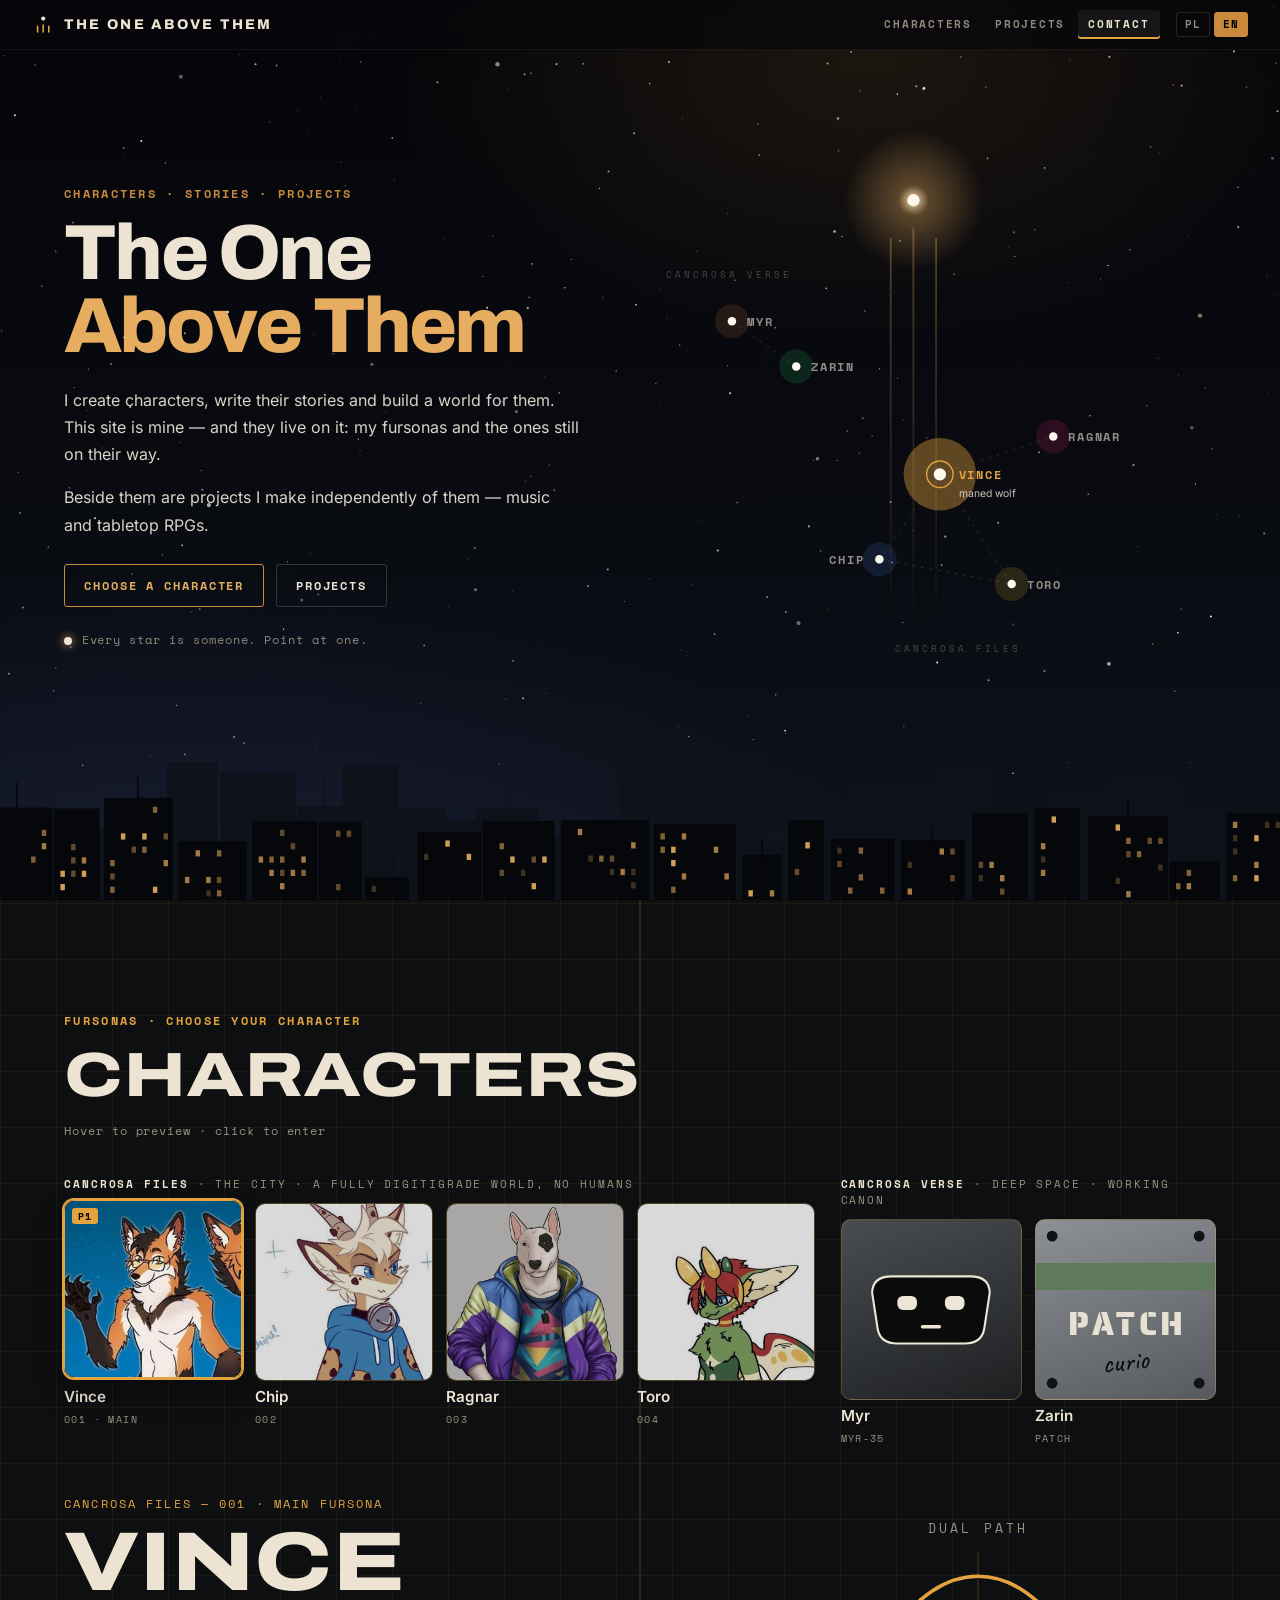
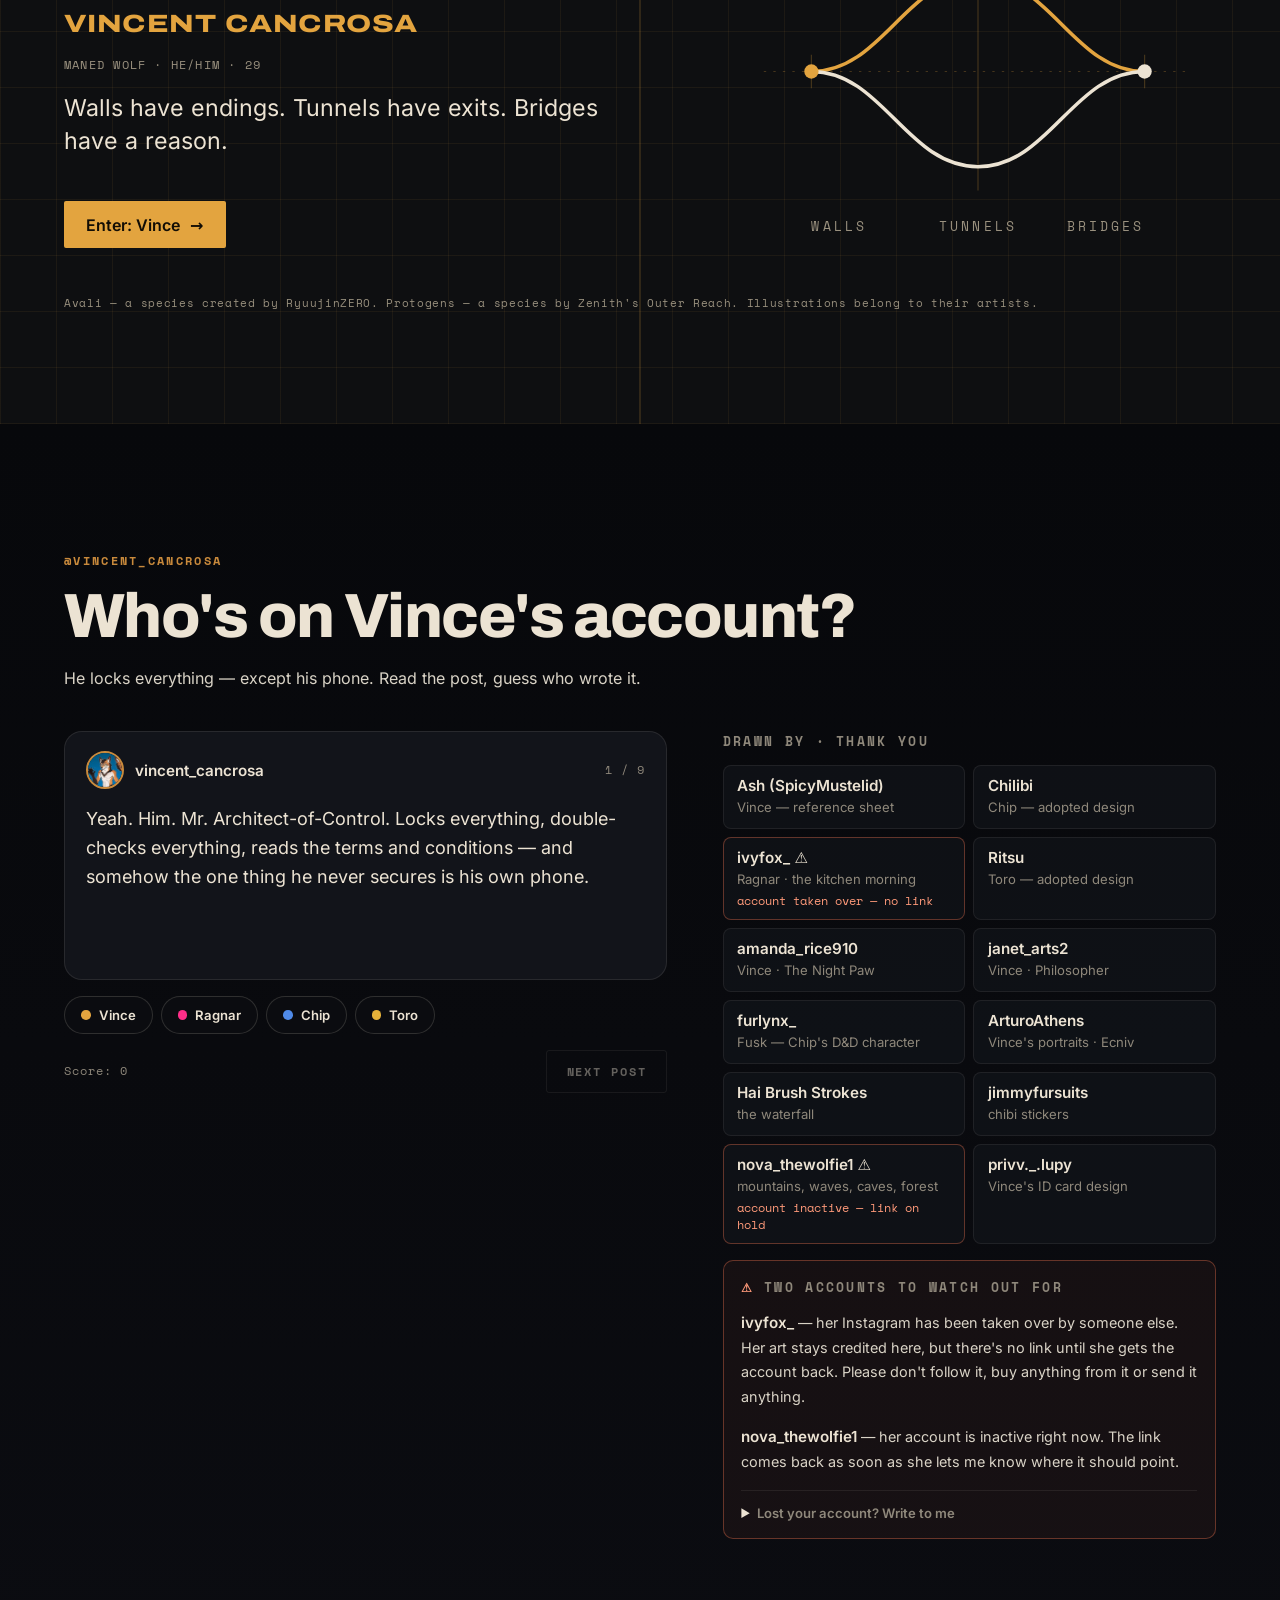
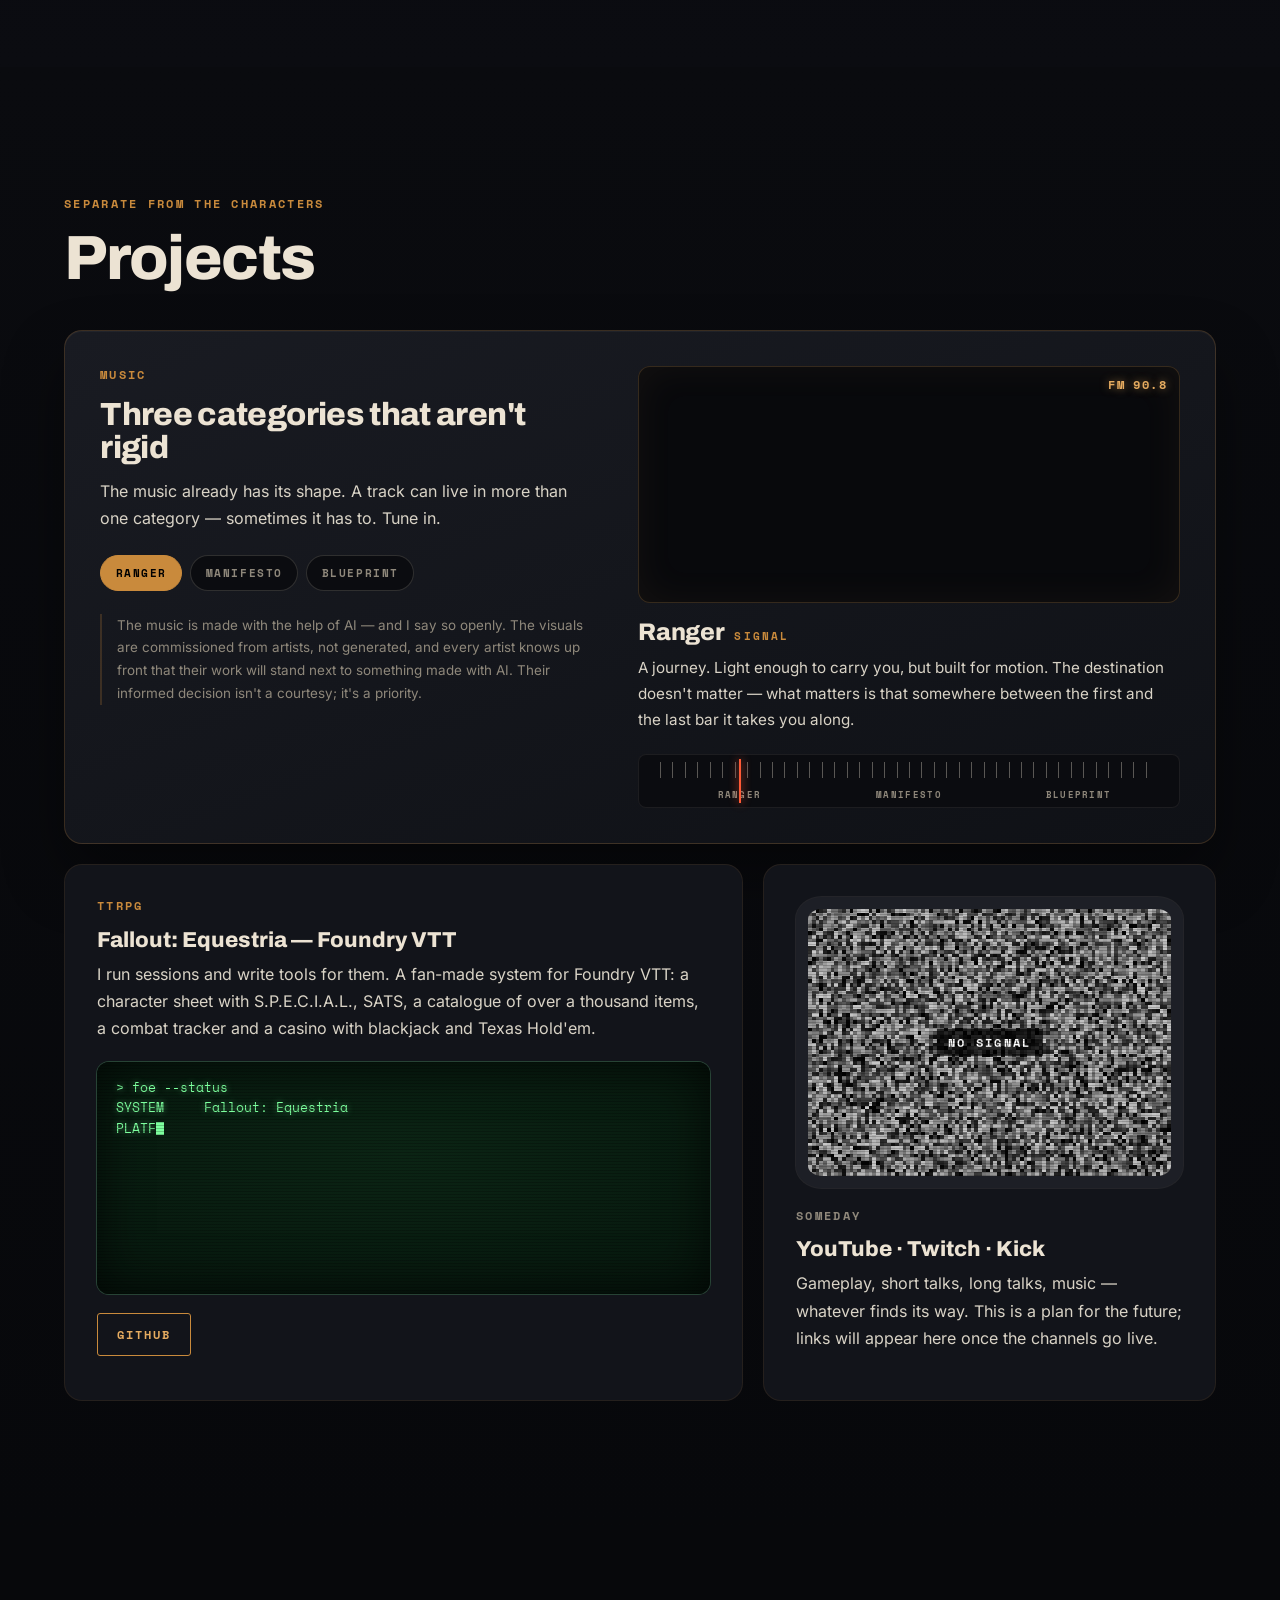
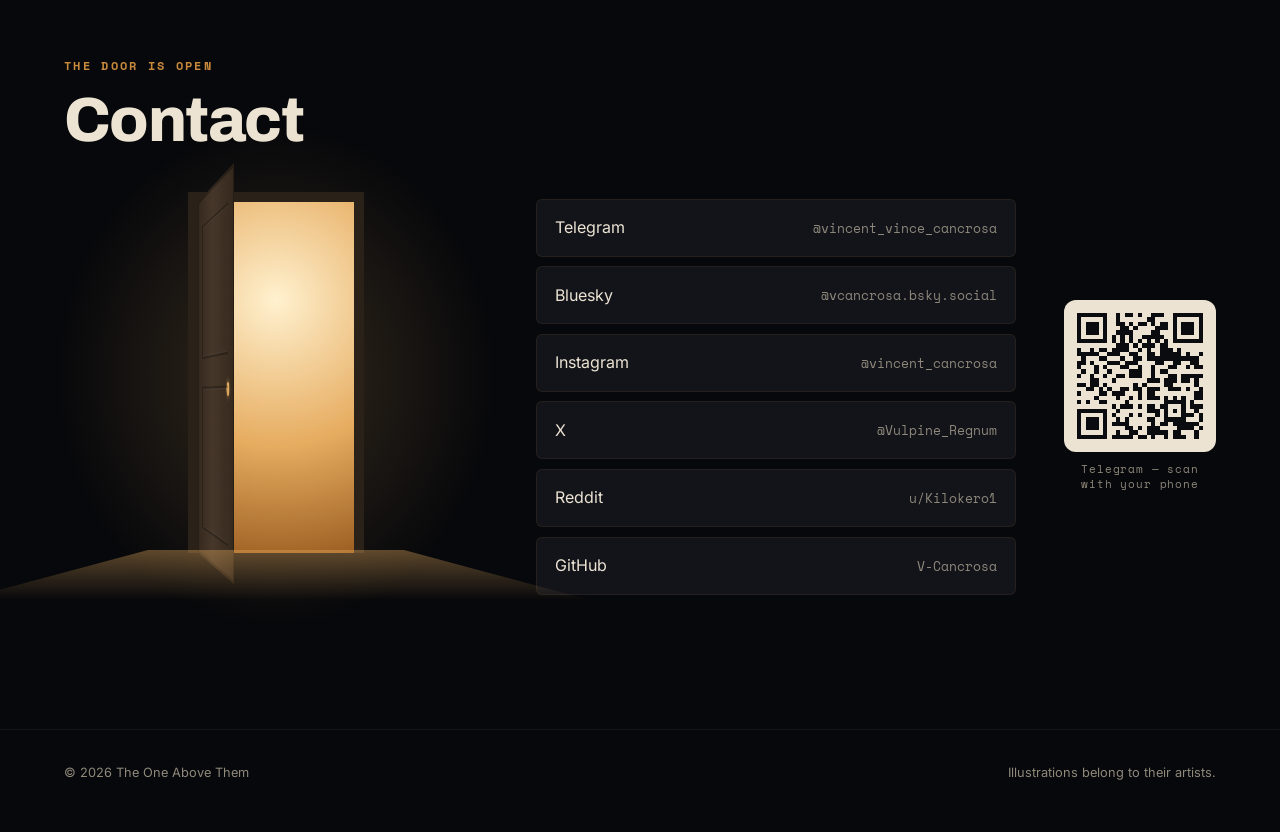
==== commit f168474a: "Ragnar: noc o 2:14 jako rozmowa na telefonie; ostrzeżenie o kontach artystek Ragnar: tekst „Cień · 2" ====
--- a/index.html
+++ b/index.html
@@ -260,12 +260,12 @@
         <div class="post-foot"><span class="mono" id="score"></span><button type="button" class="btn ghost" id="nextPost"></button></div>
       </div>
 
-      <div class="artists" data-reveal>
+      <div class="artists" id="artysci" data-reveal>
         <p class="kicker"><span lang="en">Drawn by · thank you</span><span lang="pl">Narysowali · dziękuję</span></p>
         <ul>
           <li><a href="https://bsky.app/profile/spicymustelidz.bsky.social"><b>Ash (SpicyMustelid)</b><span lang="en">Vince — reference sheet</span><span lang="pl">Vince — ref sheet</span></a></li>
           <li><a href="https://www.furaffinity.net/gallery/chilibi/"><b>Chilibi</b><span lang="en">Chip — adopted design</span><span lang="pl">Chip — adoptowany projekt</span></a></li>
-          <li><a href="https://www.instagram.com/ivyfox_/"><b>ivyfox_</b><span lang="en">Ragnar · the kitchen morning</span><span lang="pl">Ragnar · poranek w kuchni</span></a></li>
+          <li><a class="warn" href="#uwaga"><b>ivyfox_ ⚠︎</b><span lang="en">Ragnar · the kitchen morning</span><span lang="pl">Ragnar · poranek w kuchni</span><small lang="en">account taken over — no link</small><small lang="pl">konto przejęte — bez linku</small></a></li>
           <li><a href="https://www.instagram.com/ritsu_fur1/"><b>Ritsu</b><span lang="en">Toro — adopted design</span><span lang="pl">Toro — adoptowany projekt</span></a></li>
           <li><a href="https://www.instagram.com/amanda_rice910/"><b>amanda_rice910</b><span lang="en">Vince · The Night Paw</span><span lang="pl">Vince · The Night Paw</span></a></li>
           <li><a href="https://www.instagram.com/janet_arts2/"><b>janet_arts2</b><span lang="en">Vince · Philosopher</span><span lang="pl">Vince · Philosopher</span></a></li>
@@ -273,9 +273,30 @@
           <li><a href="https://x.com/ArturoAthens"><b>ArturoAthens</b><span lang="en">Vince's portraits · Ecniv</span><span lang="pl">portrety Vince'a · Ecniv</span></a></li>
           <li><a href="https://x.com/haibrushstrokes"><b>Hai Brush Strokes</b><span lang="en">the waterfall</span><span lang="pl">wodospad</span></a></li>
           <li><a href="https://www.tiktok.com/@jimmyfursuits"><b>jimmyfursuits</b><span lang="en">chibi stickers</span><span lang="pl">naklejki chibi</span></a></li>
-          <li><a href="https://www.instagram.com/nova_thewolfie1/"><b>nova_thewolfie1</b><span lang="en">mountains, waves, caves, forest</span><span lang="pl">góry, fale, jaskinie, las</span></a></li>
+          <li><a class="warn" href="#uwaga"><b>nova_thewolfie1 ⚠︎</b><span lang="en">mountains, waves, caves, forest</span><span lang="pl">góry, fale, jaskinie, las</span><small lang="en">account inactive — link on hold</small><small lang="pl">konto nieaktywne — link wstrzymany</small></a></li>
           <li><a href="https://www.instagram.com/privv._.lupy/"><b>privv._.lupy</b><span lang="en">Vince's ID card design</span><span lang="pl">projekt dowodu Vince'a</span></a></li>
         </ul>
+        <div class="acct-notice" id="uwaga">
+          <p class="kicker">⚠︎ <span lang="en">Two accounts to watch out for</span><span lang="pl">Dwa konta, na które trzeba uważać</span></p>
+          <p lang="en"><b>ivyfox_</b> — her Instagram has been taken over by someone else. Her art stays credited here, but there's no link until she gets the account back. Please don't follow it, buy anything from it or send it anything.</p>
+          <p lang="pl"><b>ivyfox_</b> — jej Instagram przejął ktoś obcy. Jej arty zostają tu podpisane, ale linku nie będzie, dopóki nie odzyska konta. Nie obserwujcie go, nic od niego nie kupujcie i nic mu nie wysyłajcie.</p>
+          <p lang="en"><b>nova_thewolfie1</b> — her account is inactive right now. The link comes back as soon as she lets me know where it should point.</p>
+          <p lang="pl"><b>nova_thewolfie1</b> — jej konto jest teraz nieaktywne. Link wróci, gdy tylko da znać, dokąd ma prowadzić.</p>
+          <details class="artist-form">
+            <summary><span lang="en">Lost your account? Write to me</span><span lang="pl">Odebrano ci konto? Napisz do mnie</span></summary>
+            <form id="artistForm" novalidate>
+              <p class="form-note" lang="en">This goes straight to my inbox — my address stays hidden. Add the code I'll send you another way (Bluesky, Telegram, a mutual friend): that's how I'll know the message really comes from you and not from whoever has your account.</p>
+              <p class="form-note" lang="pl">Wiadomość trafi prosto do mojej skrzynki, a mój adres zostaje ukryty. Dopisz kod, który wyślę ci inną drogą (Bluesky, Telegram, wspólni znajomi): po nim poznam, że piszesz naprawdę ty, a nie ktoś, kto ma twoje konto.</p>
+              <label><span lang="en">Artist name / old handle</span><span lang="pl">Nazwa artystyczna / dawny login</span><input name="artist" required maxlength="80" autocomplete="nickname"></label>
+              <label><span lang="en">Where can I reply?</span><span lang="pl">Gdzie mogę odpisać?</span><input name="reply_where" required maxlength="160"></label>
+              <label><span lang="en">Code from me</span><span lang="pl">Kod ode mnie</span><input name="code" required maxlength="60" autocomplete="off" spellcheck="false"></label>
+              <label><span lang="en">Message</span><span lang="pl">Wiadomość</span><textarea name="message" rows="4" maxlength="2000"></textarea></label>
+              <input type="checkbox" name="botcheck" class="hp" tabindex="-1" autocomplete="off" aria-hidden="true">
+              <button type="submit" class="btn"><span lang="en">Send</span><span lang="pl">Wyślij</span></button>
+              <p class="form-status" id="formStatus" role="status"></p>
+            </form>
+          </details>
+        </div>
       </div>
       </div>
     </div>
@@ -800,19 +821,19 @@
   // ---------- Kto jest na koncie Vince'a? ----------
   const SIG = { vince: "— Vince. 001.", ragnar: "— R. 🖤", chip: "— Chip 🥚", toro: "— Toro 🏮" };
   const ART = {
-    ivy: ["ivyfox_", "https://www.instagram.com/ivyfox_/"], chilibi: ["Chilibi", "https://www.furaffinity.net/gallery/chilibi/"], ritsu: ["Ritsu", "https://www.instagram.com/ritsu_fur1/"],
-    lupy: ["privv._.lupy", "https://www.instagram.com/privv._.lupy/"], nova: ["nova_thewolfie1", "https://www.instagram.com/nova_thewolfie1/"], hai: ["Hai Brush Strokes", "https://x.com/haibrushstrokes"],
+    ivy: ["ivyfox_ ⚠︎", "#uwaga"], chilibi: ["Chilibi", "https://www.furaffinity.net/gallery/chilibi/"], ritsu: ["Ritsu", "https://www.instagram.com/ritsu_fur1/"],
+    lupy: ["privv._.lupy", "https://www.instagram.com/privv._.lupy/"], nova: ["nova_thewolfie1 ⚠︎", "#uwaga"], hai: ["Hai Brush Strokes", "https://x.com/haibrushstrokes"],
   };
   const POSTS = [
-    { who: "chip", art: "ivy", en: "Yeah. Him. Mr. Architect-of-Control. Locks everything, double-checks everything, reads the terms and conditions — and somehow the one thing he never secures is his own phone.", pl: "No. On. Pan Architekt Kontroli. Wszystko zamyka, wszystko sprawdza dwa razy, czyta regulaminy — a jedyne, czego jakoś nigdy nie zabezpiecza, to własny telefon." },
-    { who: "vince", art: "chilibi", en: "Say hello to my ward: Chipper Cancrosa, though he prefers Chip. I wouldn't try calling him Chocolate Chip — his expression would turn more sour than a lemon.", pl: "Przywitajcie się z moim podopiecznym: Chipper Cancrosa, choć woli Chip. Nie radzę mówić do niego Chocolate Chip — mina skwaśniałaby mu bardziej niż cytryna." },
-    { who: "ragnar", art: null, en: "The studs. I got them for him a while back — nothing loud, nothing flashy. This is a man who takes everything apart before he'll let himself feel it — analyses his own coffee order. When I gave him these he just… went quiet.", pl: "Kolczyki. Kupiłem mu je jakiś czas temu — nic głośnego, nic krzykliwego. To facet, który rozbiera wszystko na części, zanim pozwoli sobie coś poczuć — analizuje własne zamówienie kawy. Kiedy mu je dałem, po prostu… ucichł." },
-    { who: "toro", art: "ritsu", en: "Home is the inside of an old bridge: cold brick, dead machinery, one barred window over the water. Reads bleak. It isn't — you learn where the light falls and build the rest from whatever the day hands you.", pl: "Dom to wnętrze starego mostu: zimna cegła, martwe maszyny, jedno zakratowane okno nad wodą. Brzmi ponuro. A nie jest — uczysz się, gdzie pada światło, a resztę budujesz z tego, co przyniesie dzień." },
-    { who: "vince", art: "lupy", en: "The form had a field: “Ear tuft?” Yes or no. … There was no box for “arguably,” so I ticked no.", pl: "Formularz miał pole: „Pędzelek na uchu?”. Tak albo nie. … Nie było kratki „w zasadzie”, więc zaznaczyłem nie." },
-    { who: "chip", art: "ivy", en: "And yes — I made the eggs. Nobody in this picture is going to mention the eggs.", pl: "I tak — to ja zrobiłem jajka. Nikt na tym obrazku nie wspomni o jajkach." },
-    { who: "ragnar", art: "nova", more: "ragnar.html#noc", en: "Me? I grew up on punching bags, sirens at 3 AM and bass shaking the booth. Out there, nothing. No traffic, no crowd, not even wind. Silence that loud should be illegal.", pl: "Ja? Wychowałem się na workach treningowych, syrenach o trzeciej w nocy i basie trzęsącym kabiną DJ-a. A tam — nic. Zero ruchu, żadnego tłumu, nawet wiatru. Taka głośna cisza powinna być nielegalna." },
-    { who: "vince", art: "hai", en: "You made me walk all the way to this waterfall but I must admit it… Peace and quiet and serenity. Sometimes a break from Ragnar's presence is required.", pl: "Kazałeś mi iść aż do tego wodospadu, ale muszę przyznać… Spokój, cisza i ukojenie. Czasem przerwa od obecności Ragnara jest konieczna." },
-    { who: "vince", art: "ivy", en: "Ragnar is, above everything, someone who lives outward. His laughter is loud and from the chest. I'm the brain. Ragnar is the heart.", pl: "Ragnar jest przede wszystkim kimś, kto żyje na zewnątrz. Śmieje się głośno, z piersi. Ja jestem mózgiem. Ragnar jest sercem." },
+    { song: ["Navjaxx, Staarz", "moths (over slowed)"], who: "chip", art: "ivy", en: "Yeah. Him. Mr. Architect-of-Control. Locks everything, double-checks everything, reads the terms and conditions — and somehow the one thing he never secures is his own phone.", pl: "No. On. Pan Architekt Kontroli. Wszystko zamyka, wszystko sprawdza dwa razy, czyta regulaminy — a jedyne, czego jakoś nigdy nie zabezpiecza, to własny telefon." },
+    { song: ["aqunos", "It looks delicious!"], who: "vince", art: "chilibi", en: "Say hello to my ward: Chipper Cancrosa, though he prefers Chip. I wouldn't try calling him Chocolate Chip — his expression would turn more sour than a lemon.", pl: "Przywitajcie się z moim podopiecznym: Chipper Cancrosa, choć woli Chip. Nie radzę mówić do niego Chocolate Chip — mina skwaśniałaby mu bardziej niż cytryna." },
+    { song: ["Yom", "Garden of Eden"], who: "ragnar", art: null, en: "The studs. I got them for him a while back — nothing loud, nothing flashy. This is a man who takes everything apart before he'll let himself feel it — analyses his own coffee order. When I gave him these he just… went quiet.", pl: "Kolczyki. Kupiłem mu je jakiś czas temu — nic głośnego, nic krzykliwego. To facet, który rozbiera wszystko na części, zanim pozwoli sobie coś poczuć — analizuje własne zamówienie kawy. Kiedy mu je dałem, po prostu… ucichł." },
+    { song: ["Diego Mitre", "Paint It, Black (Cello Version)"], who: "toro", art: "ritsu", en: "Home is the inside of an old bridge: cold brick, dead machinery, one barred window over the water. Reads bleak. It isn't — you learn where the light falls and build the rest from whatever the day hands you.", pl: "Dom to wnętrze starego mostu: zimna cegła, martwe maszyny, jedno zakratowane okno nad wodą. Brzmi ponuro. A nie jest — uczysz się, gdzie pada światło, a resztę budujesz z tego, co przyniesie dzień." },
+    { song: ["FETISH", "Come Check This"], who: "vince", art: "lupy", en: "The form had a field: “Ear tuft?” Yes or no. … There was no box for “arguably,” so I ticked no.", pl: "Formularz miał pole: „Pędzelek na uchu?”. Tak albo nie. … Nie było kratki „w zasadzie”, więc zaznaczyłem nie." },
+    { song: ["Navjaxx, Staarz", "moths (over slowed)"], who: "chip", art: "ivy", en: "And yes — I made the eggs. Nobody in this picture is going to mention the eggs.", pl: "I tak — to ja zrobiłem jajka. Nikt na tym obrazku nie wspomni o jajkach." },
+    { song: ["GØDA", "Hypnotic Dark Neoclassical"], who: "ragnar", art: "nova", more: "ragnar.html#noc", en: "Me? I grew up on punching bags, sirens at 3 AM and bass shaking the booth. Out there, nothing. No traffic, no crowd, not even wind. Silence that loud should be illegal.", pl: "Ja? Wychowałem się na workach treningowych, syrenach o trzeciej w nocy i basie trzęsącym kabiną DJ-a. A tam — nic. Zero ruchu, żadnego tłumu, nawet wiatru. Taka głośna cisza powinna być nielegalna." },
+    { song: ["Músicas Relaxantes Originais", "Serene Flow"], who: "vince", art: "hai", en: "You made me walk all the way to this waterfall but I must admit it… Peace and quiet and serenity. Sometimes a break from Ragnar's presence is required.", pl: "Kazałeś mi iść aż do tego wodospadu, ale muszę przyznać… Spokój, cisza i ukojenie. Czasem przerwa od obecności Ragnara jest konieczna." },
+    { song: ["MARXO", "LEVEL UP!"], who: "vince", art: "ivy", en: "Ragnar is, above everything, someone who lives outward. His laughter is loud and from the chest. I'm the brain. Ragnar is the heart.", pl: "Ragnar jest przede wszystkim kimś, kto żyje na zewnątrz. Śmieje się głośno, z piersi. Ja jestem mózgiem. Ragnar jest sercem." },
   ];
   const NAMES = { vince: "Vince", ragnar: "Ragnar", chip: "Chip", toro: "Toro" };
   const guessBtns = [...document.querySelectorAll("#guess button")];
@@ -850,6 +871,12 @@
         a.href = ART[p.art][1]; a.textContent = ART[p.art][0];
         art.append(a);
       }
+      if (p.song) {
+        const sg = document.createElement("a");
+        sg.href = "https://www.youtube.com/results?search_query=" + encodeURIComponent(p.song.join(" "));
+        sg.textContent = p.song.join(" — ");
+        art.append(document.createElement("br"), "♪ " + t({ en: "Music on the post: ", pl: "Muzyka we wpisie: " }), sg);
+      }
       if (p.more) {
         const m = document.createElement("a");
         m.href = p.more; m.className = "post-more"; m.textContent = t({ en: "Read the whole post →", pl: "Przeczytaj cały wpis →" });
@@ -873,11 +900,48 @@
     renderPost();
   });
 
+  // ---------- Formularz dla artystów, którym odebrano konto ----------
+  // Klucz dostępu z web3forms.com. Jest publiczny z założenia i nie zdradza adresu e-mail; pusty = formularz jeszcze nieaktywny.
+  const FORM_KEY = "";
+  const artistForm = document.getElementById("artistForm"), formStatus = document.getElementById("formStatus");
+  let formState = null;
+  function renderForm() {
+    const M = {
+      missing: { en: "Fill in your name, where to reply and the code.", pl: "Uzupełnij nazwę, miejsce na odpowiedź i kod." },
+      off: { en: "The form isn't switched on yet. Until it is, reach me through the contact links at the bottom of the page.", pl: "Formularz nie jest jeszcze włączony. Do tego czasu napisz przez kontakty na dole strony." },
+      sending: { en: "Sending…", pl: "Wysyłam…" },
+      ok: { en: "Sent. I'll check the code and reply where you asked.", pl: "Wysłane. Sprawdzę kod i odpiszę we wskazane miejsce." },
+      err: { en: "Something went wrong. Try again in a moment, or use the contact links at the bottom of the page.", pl: "Coś poszło nie tak. Spróbuj za chwilę albo napisz przez kontakty na dole strony." },
+    };
+    formStatus.textContent = formState ? t(M[formState]) : "";
+  }
+  artistForm.addEventListener("submit", async e => {
+    e.preventDefault();
+    const data = Object.fromEntries(new FormData(artistForm));
+    if (data.botcheck) return;
+    if (!data.artist.trim() || !data.reply_where.trim() || !data.code.trim()) { formState = "missing"; renderForm(); return; }
+    if (!FORM_KEY) { formState = "off"; renderForm(); return; }
+    formState = "sending"; renderForm();
+    try {
+      const res = await fetch("https://api.web3forms.com/submit", {
+        method: "POST",
+        headers: { "Content-Type": "application/json", Accept: "application/json" },
+        body: JSON.stringify({ access_key: FORM_KEY, subject: "The One Above Them — account recovery: " + data.artist, from_name: data.artist,
+          artist: data.artist, reply_where: data.reply_where, code: data.code, message: data.message }),
+      });
+      const j = await res.json();
+      formState = j.success ? "ok" : "err";
+      if (j.success) artistForm.reset();
+    } catch (err) { formState = "err"; }
+    renderForm();
+  });
+
   CHAR.birthday({ month: 11, day: 17, text: { en: "17.11 — Happy birthday, Vince. He'll analyse this too.", pl: "17.11 — Wszystkiego najlepszego, Vince. To też przeanalizuje." } });
 
   CHAR.onLang(() => {
     renderStage();
     renderPost();
+    renderForm();
     document.getElementById("rosterHint").textContent = hoverable
       ? t({ en: "Hover to preview · click to enter", pl: "Najedź, żeby podejrzeć · kliknij, żeby wejść" })
       : t({ en: "Tap to preview · tap again to enter", pl: "Stuknij, żeby podejrzeć · stuknij jeszcze raz, żeby wejść" });
--- a/char.css
+++ b/char.css
@@ -36,6 +36,11 @@
 }
 .toast.show { opacity: 1; transform: translate(-50%, 0); }
 
+/* Konto artysty przejęte albo nieaktywne: zamiast linku do konta — link do ostrzeżenia */
+.acct-warn::after { content: " \26A0\FE0E"; }
+/* Utwór z wpisu: link do wyszukiwania, bez odtwarzania */
+.song { font-size: .82rem; opacity: .85; }
+
 /* Urodziny postaci */
 .bday {
   position: fixed; left: 50%; top: 4.6rem; z-index: 55; transform: translateX(-50%); display: flex; align-items: center; gap: .8rem; max-width: calc(100vw - 2rem);
--- a/styles.css
+++ b/styles.css
@@ -288,6 +288,22 @@
 .artists b { font: 700 .95rem var(--body); color: var(--cream); }
 .artists span { font-size: .82rem; color: var(--muted); }
 
+.artists a.warn { border-color: rgba(255,120,80,.35); }
+.artists small { font: 400 .72rem var(--mono); color: #ff9a7a; }
+.acct-notice { margin-top: 1rem; padding: 1rem 1.1rem; border-radius: 10px; border: 1px solid rgba(255,120,80,.35); background: rgba(255,120,80,.05); scroll-margin-top: 5rem; }
+.acct-notice .kicker { color: #ff9a7a; }
+.acct-notice > p:not(.kicker) { font-size: .9rem; }
+.artist-form { margin-top: 1rem; padding-top: .8rem; border-top: 1px solid rgba(236,227,211,.08); }
+.artist-form summary { cursor: pointer; font: 700 .92rem var(--body); color: var(--cream); }
+.artist-form form { display: grid; gap: .75rem; margin-top: .9rem; }
+.artist-form label { display: grid; gap: .3rem; font: 400 .68rem var(--mono); letter-spacing: .08em; text-transform: uppercase; color: var(--muted); }
+.artist-form input, .artist-form textarea { width: 100%; padding: .55rem .7rem; border-radius: 6px; border: 1px solid rgba(236,227,211,.16); background: #0b0c10; color: var(--cream); font: 400 .95rem var(--body); letter-spacing: 0; text-transform: none; }
+.artist-form input:focus-visible, .artist-form textarea:focus-visible { border-color: var(--gold); outline-offset: 1px; }
+.artist-form .hp { position: absolute; left: -9999px; }
+.artist-form .btn { justify-self: start; }
+.form-note { margin: 0; font-size: .85rem; }
+.form-status { min-height: 1.3em; margin: 0; font: 400 .8rem var(--mono); color: var(--gold-b); }
+
 /* ---------- Projekty ---------- */
 .projects { background: linear-gradient(#0a0b0f, var(--night)); }
 .radio {
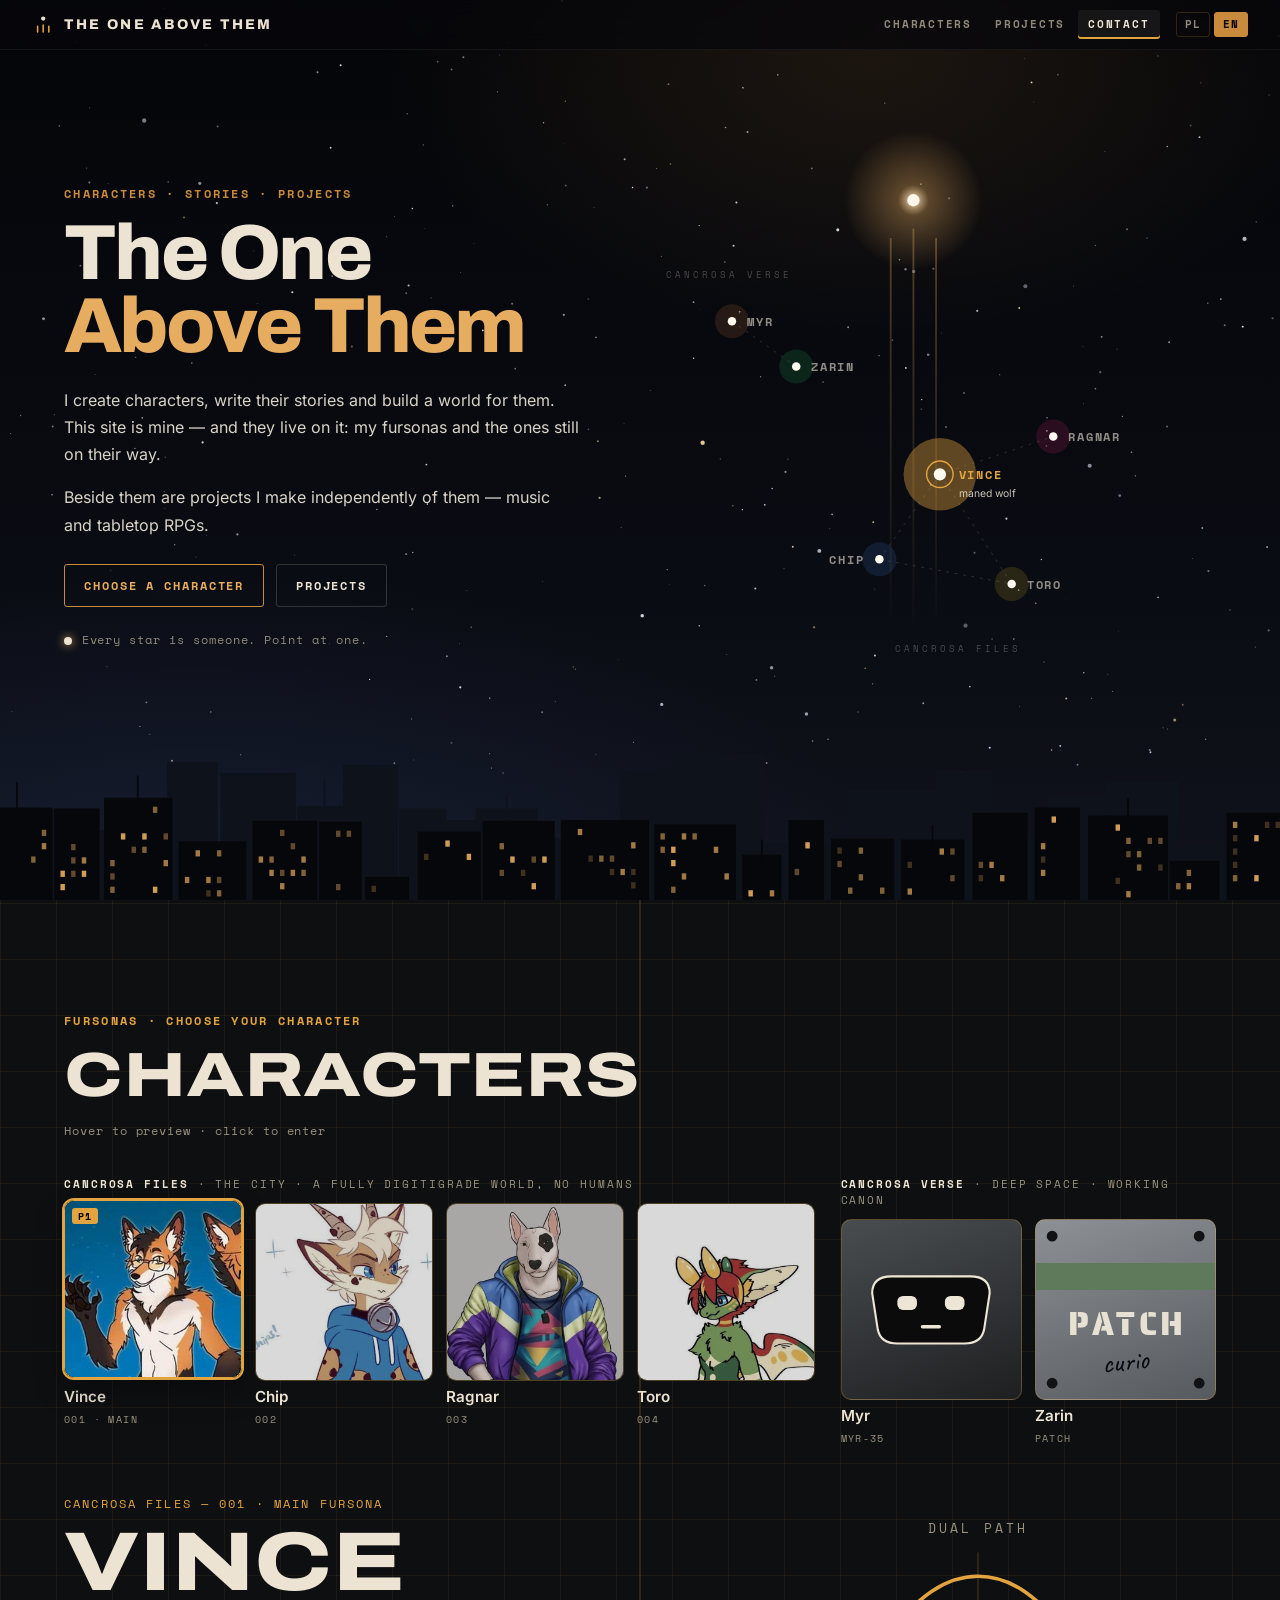
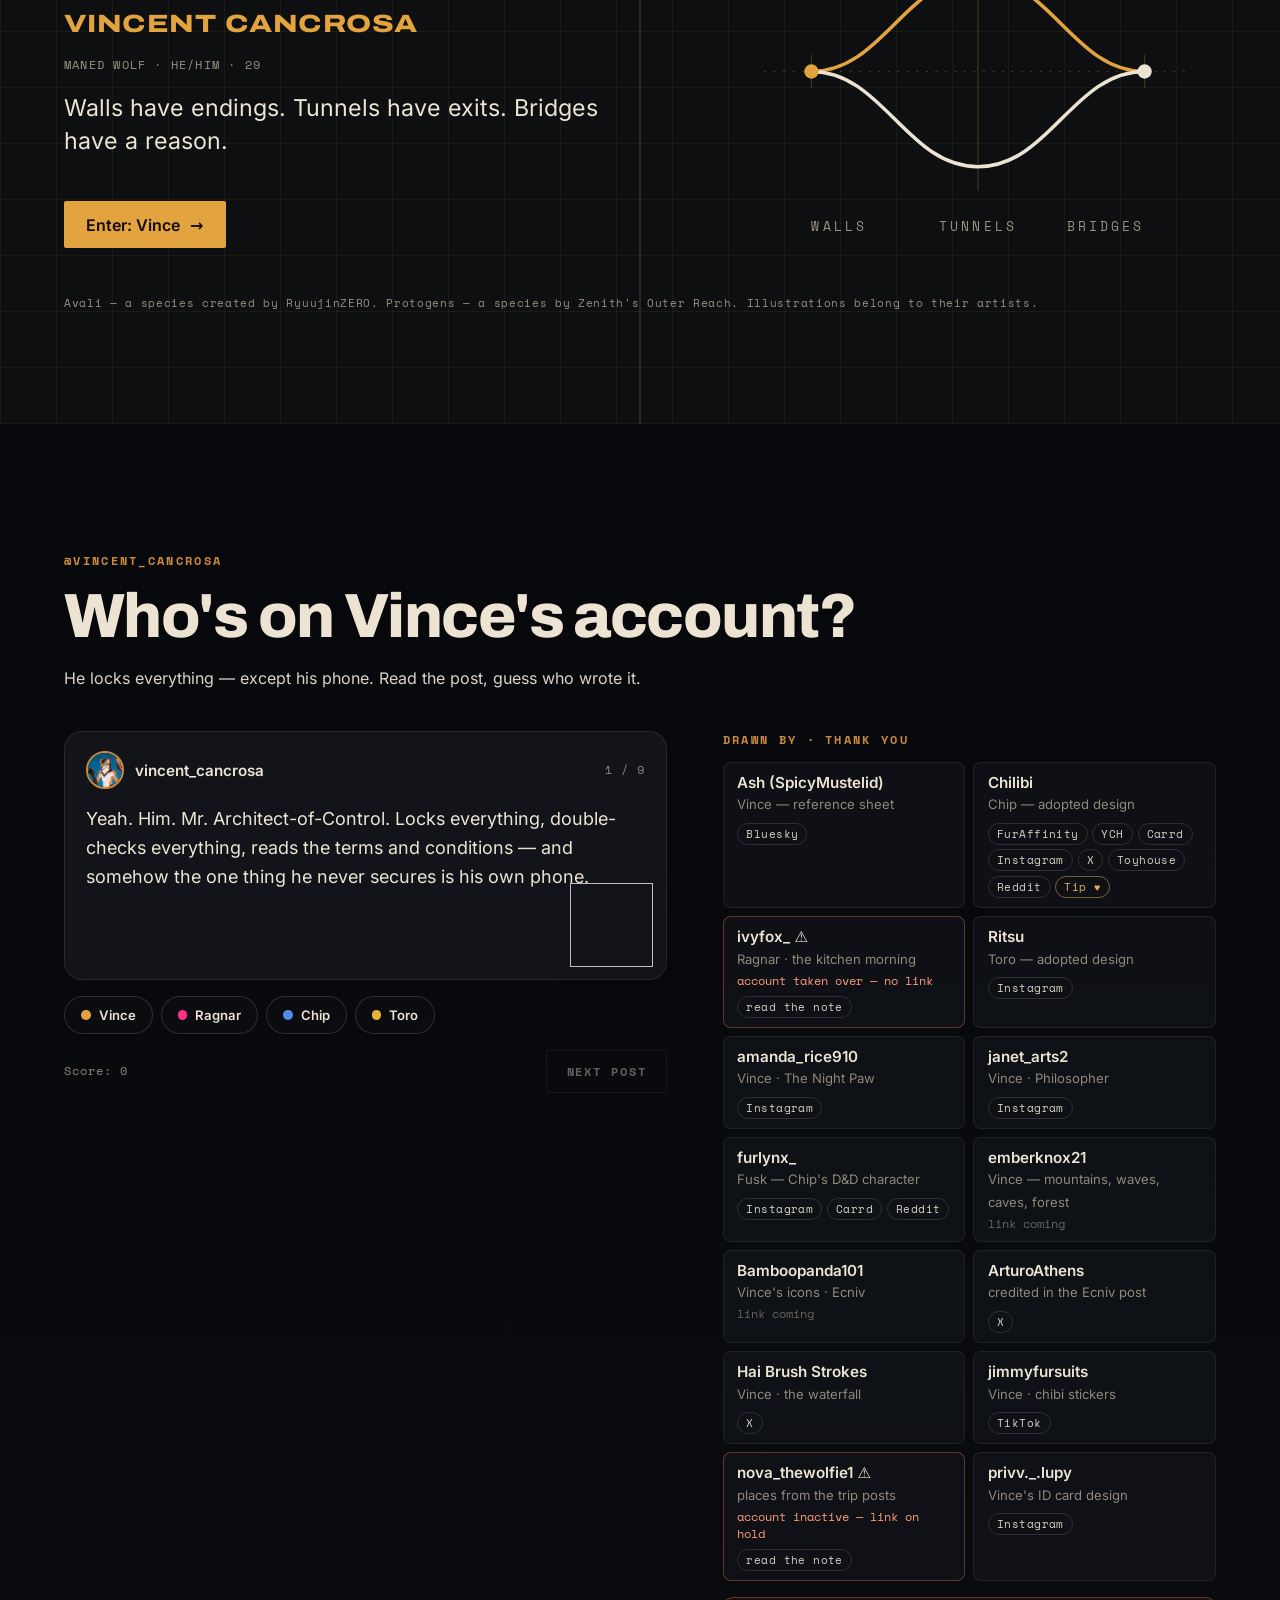
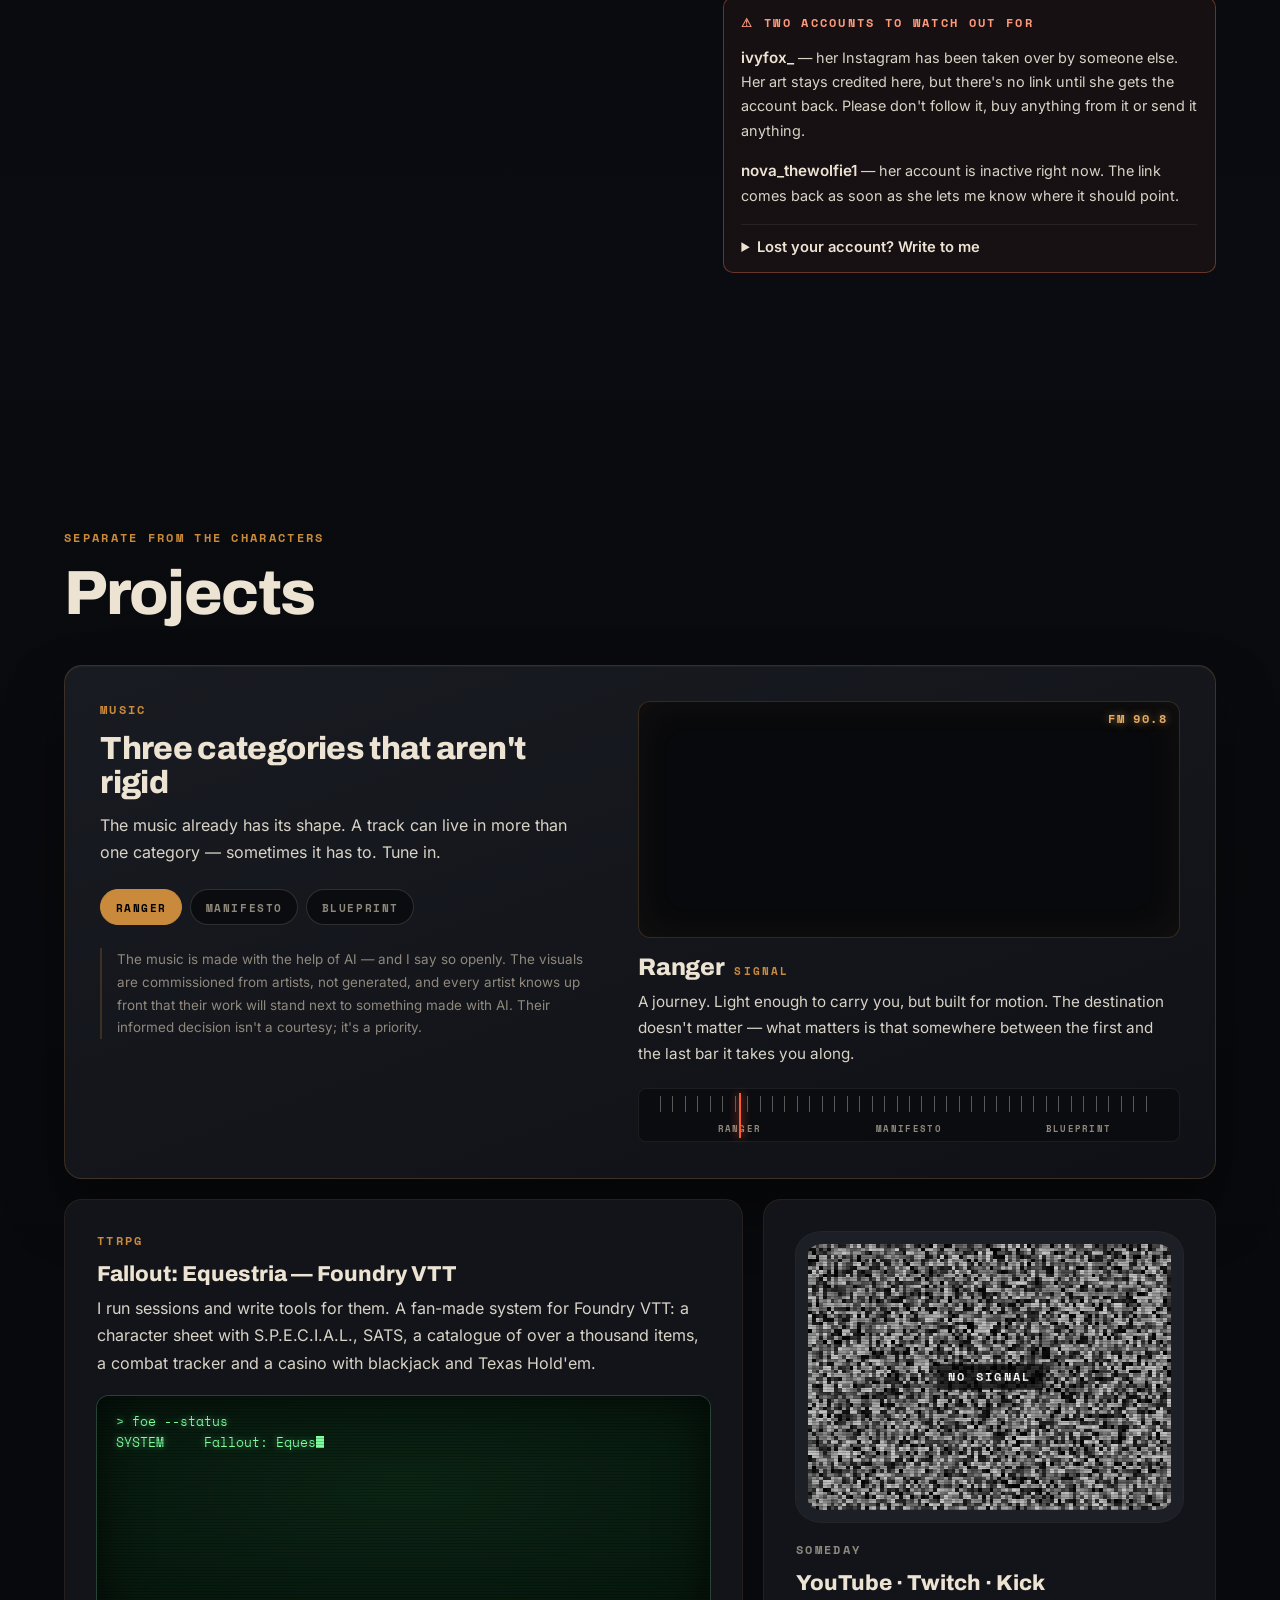
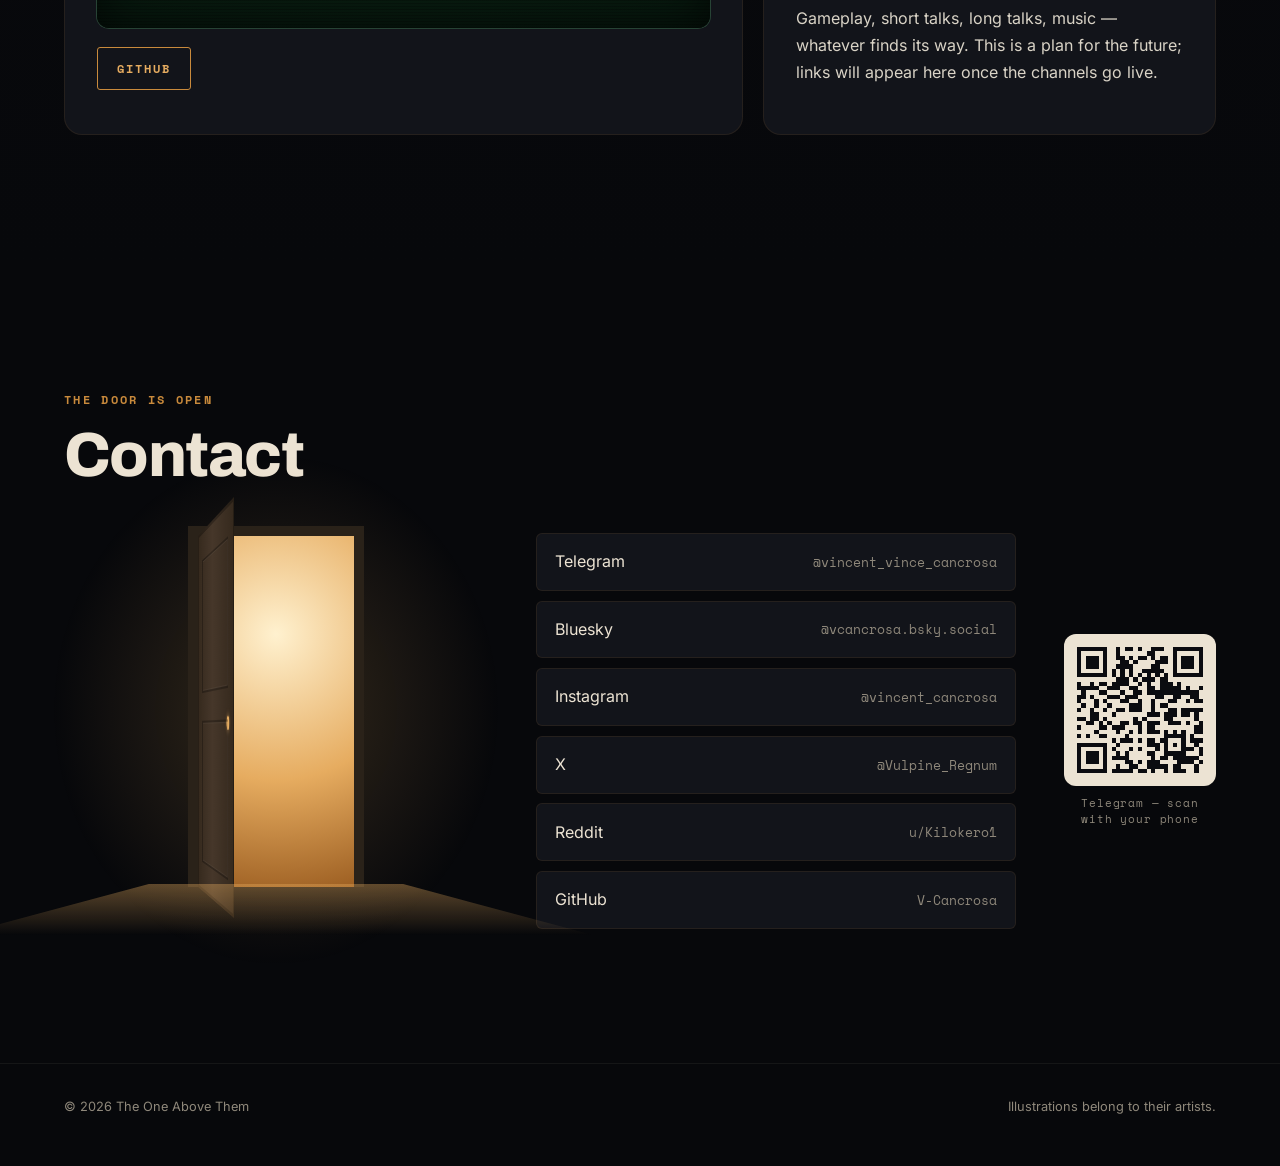
==== commit 4c6dcdee: "Oryginały z Dysku: pełna galeria Vince'a, wyprawy, naklejki, konta artystów Vince: prawdziwy dowód (" ====
--- a/index.html
+++ b/index.html
@@ -249,7 +249,7 @@
         <article class="post" id="post">
           <header class="post-head"><img src="img/vince-thumb.webp" alt="" width="400" height="300"><b>vincent_cancrosa</b><span class="mono" id="postNo"></span></header>
           <p class="post-text" id="postText"></p>
-          <div class="post-reveal" id="postReveal" aria-live="polite"><p class="post-sig" id="postSig"></p><p class="mono post-art" id="postArt"></p></div>
+          <img class="post-sticker" id="postSticker" alt="" width="120" height="120" hidden><div class="post-reveal" id="postReveal" aria-live="polite"><p class="post-sig" id="postSig"></p><p class="mono post-art" id="postArt"></p></div>
         </article>
         <div class="guess" id="guess" role="group" aria-label="Who wrote it?" data-en-label="Who wrote it?" data-pl-label="Kto to napisał?">
           <button type="button" data-who="vince" style="--c:#e3a43f">Vince</button>
@@ -262,19 +262,21 @@
 
       <div class="artists" id="artysci" data-reveal>
         <p class="kicker"><span lang="en">Drawn by · thank you</span><span lang="pl">Narysowali · dziękuję</span></p>
-        <ul>
-          <li><a href="https://bsky.app/profile/spicymustelidz.bsky.social"><b>Ash (SpicyMustelid)</b><span lang="en">Vince — reference sheet</span><span lang="pl">Vince — ref sheet</span></a></li>
-          <li><a href="https://www.furaffinity.net/gallery/chilibi/"><b>Chilibi</b><span lang="en">Chip — adopted design</span><span lang="pl">Chip — adoptowany projekt</span></a></li>
-          <li><a class="warn" href="#uwaga"><b>ivyfox_ ⚠︎</b><span lang="en">Ragnar · the kitchen morning</span><span lang="pl">Ragnar · poranek w kuchni</span><small lang="en">account taken over — no link</small><small lang="pl">konto przejęte — bez linku</small></a></li>
-          <li><a href="https://www.instagram.com/ritsu_fur1/"><b>Ritsu</b><span lang="en">Toro — adopted design</span><span lang="pl">Toro — adoptowany projekt</span></a></li>
-          <li><a href="https://www.instagram.com/amanda_rice910/"><b>amanda_rice910</b><span lang="en">Vince · The Night Paw</span><span lang="pl">Vince · The Night Paw</span></a></li>
-          <li><a href="https://www.instagram.com/janet_arts2/"><b>janet_arts2</b><span lang="en">Vince · Philosopher</span><span lang="pl">Vince · Philosopher</span></a></li>
-          <li><a href="https://www.instagram.com/furlynx_/"><b>furlynx_</b><span lang="en">Fusk — Chip's D&amp;D character</span><span lang="pl">Fusk — postać Chipa do D&amp;D</span></a></li>
-          <li><a href="https://x.com/ArturoAthens"><b>ArturoAthens</b><span lang="en">Vince's portraits · Ecniv</span><span lang="pl">portrety Vince'a · Ecniv</span></a></li>
-          <li><a href="https://x.com/haibrushstrokes"><b>Hai Brush Strokes</b><span lang="en">the waterfall</span><span lang="pl">wodospad</span></a></li>
-          <li><a href="https://www.tiktok.com/@jimmyfursuits"><b>jimmyfursuits</b><span lang="en">chibi stickers</span><span lang="pl">naklejki chibi</span></a></li>
-          <li><a class="warn" href="#uwaga"><b>nova_thewolfie1 ⚠︎</b><span lang="en">mountains, waves, caves, forest</span><span lang="pl">góry, fale, jaskinie, las</span><small lang="en">account inactive — link on hold</small><small lang="pl">konto nieaktywne — link wstrzymany</small></a></li>
-          <li><a href="https://www.instagram.com/privv._.lupy/"><b>privv._.lupy</b><span lang="en">Vince's ID card design</span><span lang="pl">projekt dowodu Vince'a</span></a></li>
+        <ul class="artist-list">
+          <li><b>Ash (SpicyMustelid)</b><span lang="en">Vince — reference sheet</span><span lang="pl">Vince — ref sheet</span><span class="alinks"><a href="https://bsky.app/profile/spicymustelidz.bsky.social">Bluesky</a></span></li>
+          <li><b>Chilibi</b><span lang="en">Chip — adopted design</span><span lang="pl">Chip — adoptowany projekt</span><span class="alinks"><a href="https://www.furaffinity.net/gallery/chilibi/">FurAffinity</a><a href="https://ych.art/user/chilibi">YCH</a><a href="https://chilibi.carrd.co/">Carrd</a><a href="https://www.instagram.com/chilibi.png/">Instagram</a><a href="https://x.com/chilibii">X</a><a href="https://toyhou.se/chilibi">Toyhouse</a><a href="https://www.reddit.com/user/Glittering-Amount-68/">Reddit</a><a class="tip" href="https://www.paypal.com/donate/?hosted_button_id=E227Q3LJ3SKNS"><span lang="en">Tip ♥</span><span lang="pl">Napiwek ♥</span></a></span></li>
+          <li class="warn"><b>ivyfox_ ⚠︎</b><span lang="en">Ragnar · the kitchen morning</span><span lang="pl">Ragnar · poranek w kuchni</span><small lang="en">account taken over — no link</small><small lang="pl">konto przejęte — bez linku</small><span class="alinks"><a href="#uwaga"><span lang="en">read the note</span><span lang="pl">przeczytaj uwagę</span></a></span></li>
+          <li><b>Ritsu</b><span lang="en">Toro — adopted design</span><span lang="pl">Toro — adoptowany projekt</span><span class="alinks"><a href="https://www.instagram.com/ritsu_fur1/">Instagram</a></span></li>
+          <li><b>amanda_rice910</b><span lang="en">Vince · The Night Paw</span><span lang="pl">Vince · The Night Paw</span><span class="alinks"><a href="https://www.instagram.com/amanda_rice910/">Instagram</a></span></li>
+          <li><b>janet_arts2</b><span lang="en">Vince · Philosopher</span><span lang="pl">Vince · Philosopher</span><span class="alinks"><a href="https://www.instagram.com/janet_arts2/">Instagram</a></span></li>
+          <li><b>furlynx_</b><span lang="en">Fusk — Chip's D&amp;D character</span><span lang="pl">Fusk — postać Chipa do D&amp;D</span><span class="alinks"><a href="https://www.instagram.com/furlynx_/">Instagram</a><a href="https://furlynx.carrd.co/">Carrd</a><a href="https://www.reddit.com/user/Greedy_Count_498/">Reddit</a></span></li>
+          <li><b>emberknox21</b><span lang="en">Vince — mountains, waves, caves, forest</span><span lang="pl">Vince — góry, fale, jaskinie, las</span><small class="soon" lang="en">link coming</small><small class="soon" lang="pl">link wkrótce</small></li>
+          <li><b>Bamboopanda101</b><span lang="en">Vince's icons · Ecniv</span><span lang="pl">ikony Vince'a · Ecniv</span><small class="soon" lang="en">link coming</small><small class="soon" lang="pl">link wkrótce</small></li>
+          <li><b>ArturoAthens</b><span lang="en">credited in the Ecniv post</span><span lang="pl">podpisany we wpisie o Ecnivie</span><span class="alinks"><a href="https://x.com/ArturoAthens">X</a></span></li>
+          <li><b>Hai Brush Strokes</b><span lang="en">Vince · the waterfall</span><span lang="pl">Vince · wodospad</span><span class="alinks"><a href="https://x.com/haibrushstrokes">X</a></span></li>
+          <li><b>jimmyfursuits</b><span lang="en">Vince · chibi stickers</span><span lang="pl">Vince · naklejki chibi</span><span class="alinks"><a href="https://www.tiktok.com/@jimmyfursuits">TikTok</a></span></li>
+          <li class="warn"><b>nova_thewolfie1 ⚠︎</b><span lang="en">places from the trip posts</span><span lang="pl">miejsca z wpisów o wyprawach</span><small lang="en">account inactive — link on hold</small><small lang="pl">konto nieaktywne — link wstrzymany</small><span class="alinks"><a href="#uwaga"><span lang="en">read the note</span><span lang="pl">przeczytaj uwagę</span></a></span></li>
+          <li><b>privv._.lupy</b><span lang="en">Vince's ID card design</span><span lang="pl">projekt dowodu Vince'a</span><span class="alinks"><a href="https://www.instagram.com/privv._.lupy/">Instagram</a></span></li>
         </ul>
         <div class="acct-notice" id="uwaga">
           <p class="kicker">⚠︎ <span lang="en">Two accounts to watch out for</span><span lang="pl">Dwa konta, na które trzeba uważać</span></p>
@@ -822,7 +824,7 @@
   const SIG = { vince: "— Vince. 001.", ragnar: "— R. 🖤", chip: "— Chip 🥚", toro: "— Toro 🏮" };
   const ART = {
     ivy: ["ivyfox_ ⚠︎", "#uwaga"], chilibi: ["Chilibi", "https://www.furaffinity.net/gallery/chilibi/"], ritsu: ["Ritsu", "https://www.instagram.com/ritsu_fur1/"],
-    lupy: ["privv._.lupy", "https://www.instagram.com/privv._.lupy/"], nova: ["nova_thewolfie1 ⚠︎", "#uwaga"], hai: ["Hai Brush Strokes", "https://x.com/haibrushstrokes"],
+    lupy: ["privv._.lupy", "https://www.instagram.com/privv._.lupy/"], nova: ["nova_thewolfie1 ⚠︎", "#uwaga"], ember: ["emberknox21", null], hai: ["Hai Brush Strokes", "https://x.com/haibrushstrokes"],
   };
   const POSTS = [
     { song: ["Navjaxx, Staarz", "moths (over slowed)"], who: "chip", art: "ivy", en: "Yeah. Him. Mr. Architect-of-Control. Locks everything, double-checks everything, reads the terms and conditions — and somehow the one thing he never secures is his own phone.", pl: "No. On. Pan Architekt Kontroli. Wszystko zamyka, wszystko sprawdza dwa razy, czyta regulaminy — a jedyne, czego jakoś nigdy nie zabezpiecza, to własny telefon." },
@@ -831,7 +833,7 @@
     { song: ["Diego Mitre", "Paint It, Black (Cello Version)"], who: "toro", art: "ritsu", en: "Home is the inside of an old bridge: cold brick, dead machinery, one barred window over the water. Reads bleak. It isn't — you learn where the light falls and build the rest from whatever the day hands you.", pl: "Dom to wnętrze starego mostu: zimna cegła, martwe maszyny, jedno zakratowane okno nad wodą. Brzmi ponuro. A nie jest — uczysz się, gdzie pada światło, a resztę budujesz z tego, co przyniesie dzień." },
     { song: ["FETISH", "Come Check This"], who: "vince", art: "lupy", en: "The form had a field: “Ear tuft?” Yes or no. … There was no box for “arguably,” so I ticked no.", pl: "Formularz miał pole: „Pędzelek na uchu?”. Tak albo nie. … Nie było kratki „w zasadzie”, więc zaznaczyłem nie." },
     { song: ["Navjaxx, Staarz", "moths (over slowed)"], who: "chip", art: "ivy", en: "And yes — I made the eggs. Nobody in this picture is going to mention the eggs.", pl: "I tak — to ja zrobiłem jajka. Nikt na tym obrazku nie wspomni o jajkach." },
-    { song: ["GØDA", "Hypnotic Dark Neoclassical"], who: "ragnar", art: "nova", more: "ragnar.html#noc", en: "Me? I grew up on punching bags, sirens at 3 AM and bass shaking the booth. Out there, nothing. No traffic, no crowd, not even wind. Silence that loud should be illegal.", pl: "Ja? Wychowałem się na workach treningowych, syrenach o trzeciej w nocy i basie trzęsącym kabiną DJ-a. A tam — nic. Zero ruchu, żadnego tłumu, nawet wiatru. Taka głośna cisza powinna być nielegalna." },
+    { song: ["GØDA", "Hypnotic Dark Neoclassical"], who: "ragnar", art: "ember", more: "ragnar.html#noc", en: "Me? I grew up on punching bags, sirens at 3 AM and bass shaking the booth. Out there, nothing. No traffic, no crowd, not even wind. Silence that loud should be illegal.", pl: "Ja? Wychowałem się na workach treningowych, syrenach o trzeciej w nocy i basie trzęsącym kabiną DJ-a. A tam — nic. Zero ruchu, żadnego tłumu, nawet wiatru. Taka głośna cisza powinna być nielegalna." },
     { song: ["Músicas Relaxantes Originais", "Serene Flow"], who: "vince", art: "hai", en: "You made me walk all the way to this waterfall but I must admit it… Peace and quiet and serenity. Sometimes a break from Ragnar's presence is required.", pl: "Kazałeś mi iść aż do tego wodospadu, ale muszę przyznać… Spokój, cisza i ukojenie. Czasem przerwa od obecności Ragnara jest konieczna." },
     { song: ["MARXO", "LEVEL UP!"], who: "vince", art: "ivy", en: "Ragnar is, above everything, someone who lives outward. His laughter is loud and from the chest. I'm the brain. Ragnar is the heart.", pl: "Ragnar jest przede wszystkim kimś, kto żyje na zewnątrz. Śmieje się głośno, z piersi. Ja jestem mózgiem. Ragnar jest sercem." },
   ];
@@ -845,11 +847,19 @@
     document.getElementById("postNo").textContent = done ? "" : `${pIdx + 1} / ${POSTS.length}`;
     document.getElementById("score").textContent = t({ en: "Score: ", pl: "Wynik: " }) + pScore;
     const sig = document.getElementById("postSig"), art = document.getElementById("postArt");
+    const sticker = document.getElementById("postSticker");
+    const showSticker = mood => {
+      sticker.hidden = !mood;
+      if (!mood) return;
+      sticker.src = "img/sticker-" + mood + ".webp";
+      sticker.classList.remove("pop"); void sticker.offsetWidth; sticker.classList.add("pop");
+    };
     if (done) {
       document.getElementById("postText").textContent = pScore === POSTS.length ? t({ en: "Every one. Vince would like to know how — in writing.", pl: "Wszystkie. Vince chciałby wiedzieć jak — na piśmie." })
         : pScore >= 6 ? t({ en: "Close. Chip says someone peeked.", pl: "Blisko. Chip twierdzi, że ktoś podglądał." })
         : t({ en: "That's the whole problem with his account: you never actually know.", pl: "Na tym polega cały problem z jego kontem: nigdy tak naprawdę nie wiadomo." });
       sig.textContent = `${pScore} / ${POSTS.length}`;
+      showSticker(pScore === POSTS.length ? "love" : pScore >= 6 ? "no" : "huh");
       art.textContent = "";
       guessBtns.forEach(b => { b.disabled = true; b.className = ""; });
       nextPost.textContent = t({ en: "Read them again", pl: "Jeszcze raz" });
@@ -861,15 +871,18 @@
       b.disabled = pAnswer !== null;
       b.className = pAnswer === null ? "" : b.dataset.who === p.who ? "right" : b.dataset.who === pAnswer ? "wrong" : "";
     });
+    showSticker(pAnswer === null ? null : pAnswer === p.who ? "yes" : "huh");
     if (pAnswer === null) { sig.textContent = ""; art.textContent = ""; }
     else {
       sig.textContent = (pAnswer === p.who ? t({ en: "Right. ", pl: "Zgadza się. " }) : t({ en: "No. ", pl: "Nie. " })) + SIG[p.who];
       art.textContent = "";
       if (p.art) {
         art.append(t({ en: "Art in the original post: ", pl: "Art we wpisie: " }));
-        const a = document.createElement("a");
-        a.href = ART[p.art][1]; a.textContent = ART[p.art][0];
-        art.append(a);
+        if (ART[p.art][1]) {
+          const a = document.createElement("a");
+          a.href = ART[p.art][1]; a.textContent = ART[p.art][0];
+          art.append(a);
+        } else art.append(ART[p.art][0]);
       }
       if (p.song) {
         const sg = document.createElement("a");
--- a/styles.css
+++ b/styles.css
@@ -267,6 +267,11 @@
 .post-text { font: 400 1.12rem/1.6 var(--body); color: var(--cream); }
 .post.end .post-text { font: 800 1.5rem/1.3 var(--disp); }
 .post-reveal { min-height: 3.2rem; }
+.post { position: relative; }
+.post-sticker { position: absolute; right: .8rem; bottom: .8rem; width: 5.2rem; height: auto; filter: drop-shadow(0 6px 12px rgba(0,0,0,.4)); }
+.post-sticker.pop { animation: sticker-pop .5s cubic-bezier(.3,1.6,.5,1); }
+@keyframes sticker-pop { 0% { transform: scale(.5) rotate(-12deg); opacity: 0; } 100% { transform: none; opacity: 1; } }
+.post-reveal { padding-right: 5.6rem; }
 .post-sig { margin: .8rem 0 .2rem; font: 700 1rem var(--mono); color: var(--gold-b); }
 .post-art { margin: 0; }
 .guess { display: flex; flex-wrap: wrap; gap: .5rem; margin: 1rem 0; }
@@ -283,13 +288,16 @@
 .post-foot { display: flex; align-items: center; justify-content: space-between; gap: 1rem; }
 .post-foot .btn:disabled { opacity: .4; cursor: default; }
 .artists ul { list-style: none; margin: 0; padding: 0; display: grid; grid-template-columns: repeat(2, minmax(0, 1fr)); gap: .5rem; }
-.artists a { display: flex; flex-direction: column; gap: .1rem; height: 100%; padding: .6rem .85rem; border-radius: 8px; border: 1px solid rgba(236,227,211,.08); background: rgba(18,20,26,.7); text-decoration: none; transition: border-color .2s, transform .2s; }
-.artists a:hover { border-color: var(--gold); transform: translateY(-2px); }
+.artists li { display: flex; flex-direction: column; gap: .1rem; padding: .6rem .85rem; border-radius: 8px; border: 1px solid rgba(236,227,211,.08); background: rgba(18,20,26,.7); }
+.artists li.warn { border-color: rgba(255,120,80,.35); }
 .artists b { font: 700 .95rem var(--body); color: var(--cream); }
-.artists span { font-size: .82rem; color: var(--muted); }
-
-.artists a.warn { border-color: rgba(255,120,80,.35); }
+.artists li > span:not(.alinks) { font-size: .82rem; color: var(--muted); }
 .artists small { font: 400 .72rem var(--mono); color: #ff9a7a; }
+.artists small.soon { color: var(--muted); opacity: .7; }
+.alinks { display: flex; flex-wrap: wrap; gap: .3rem; margin-top: .35rem; }
+.alinks a { padding: .12rem .5rem; border-radius: 999px; border: 1px solid rgba(236,227,211,.14); font: 400 .66rem var(--mono); letter-spacing: .04em; color: var(--ink); text-decoration: none; transition: border-color .2s, color .2s; }
+.alinks a:hover { border-color: var(--gold); color: var(--cream); }
+.alinks a.tip { border-color: rgba(230,172,96,.5); color: var(--gold-b); }
 .acct-notice { margin-top: 1rem; padding: 1rem 1.1rem; border-radius: 10px; border: 1px solid rgba(255,120,80,.35); background: rgba(255,120,80,.05); scroll-margin-top: 5rem; }
 .acct-notice .kicker { color: #ff9a7a; }
 .acct-notice > p:not(.kicker) { font-size: .9rem; }
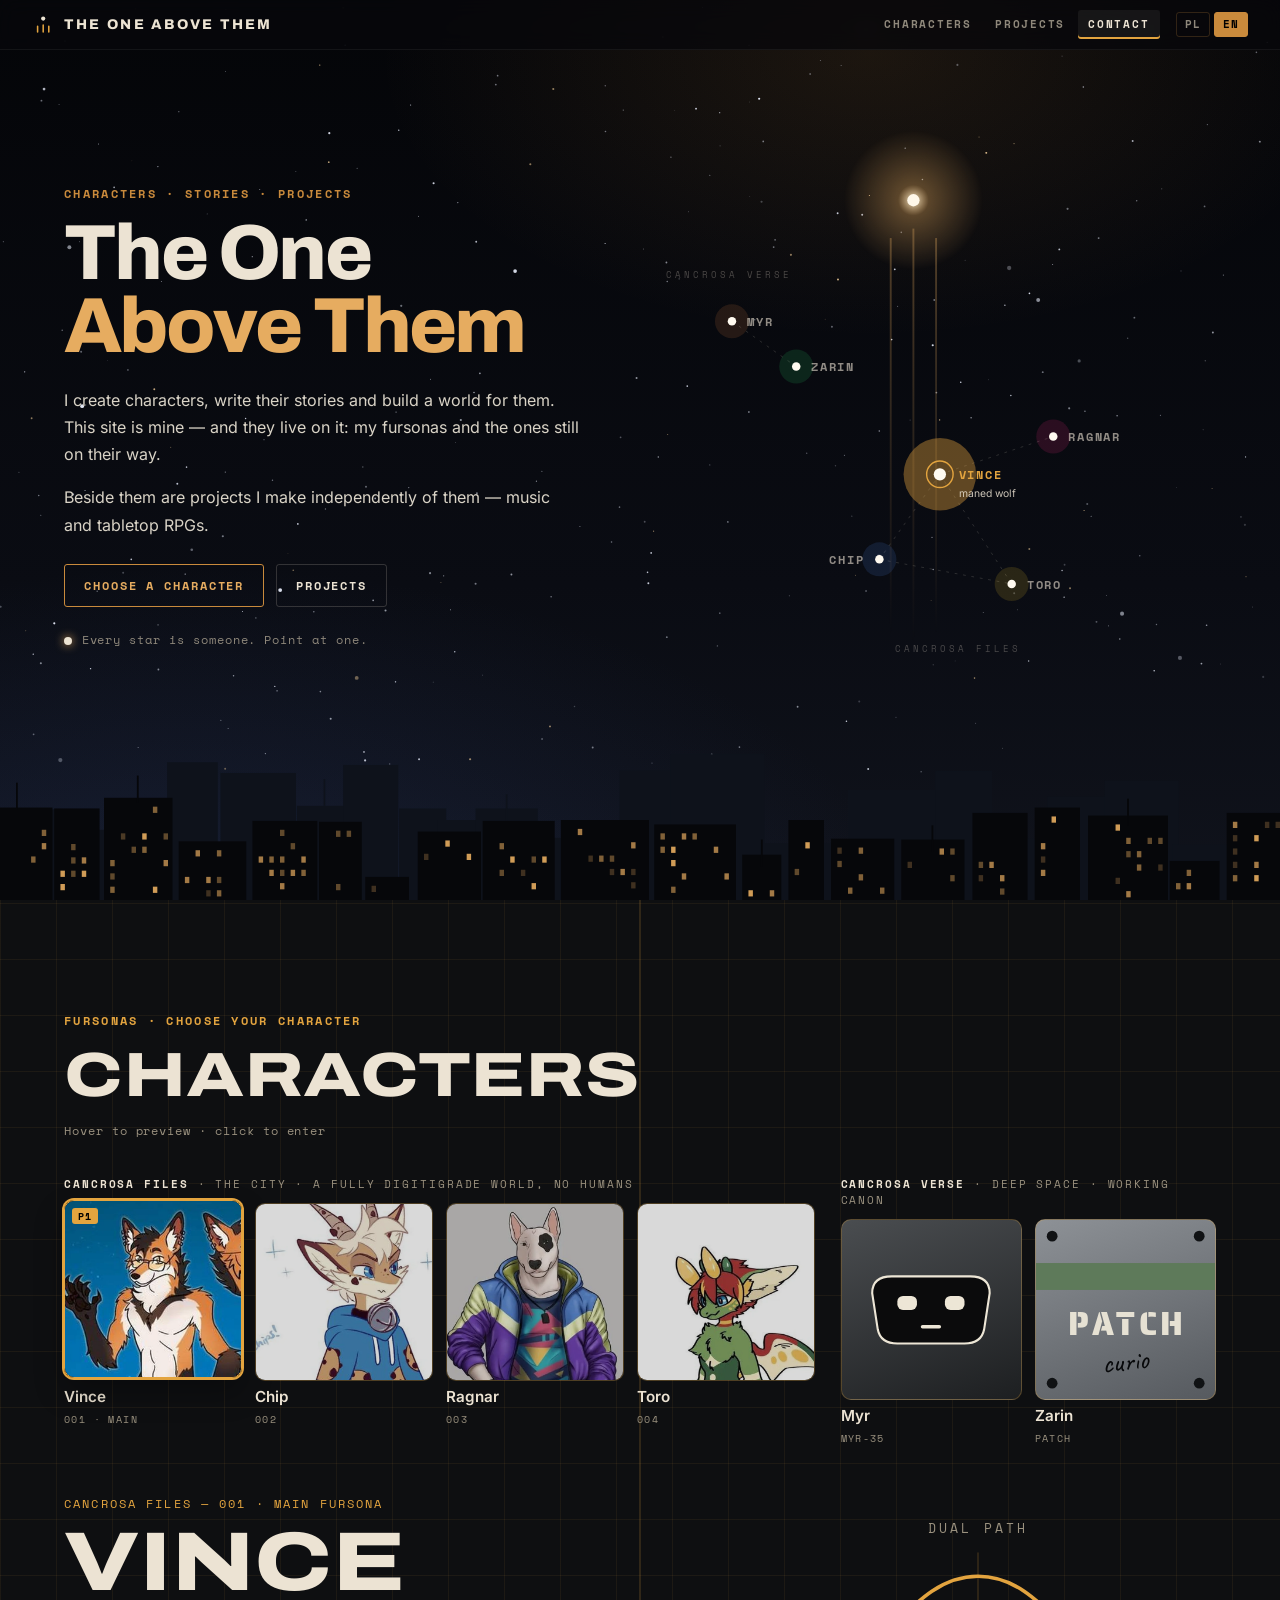
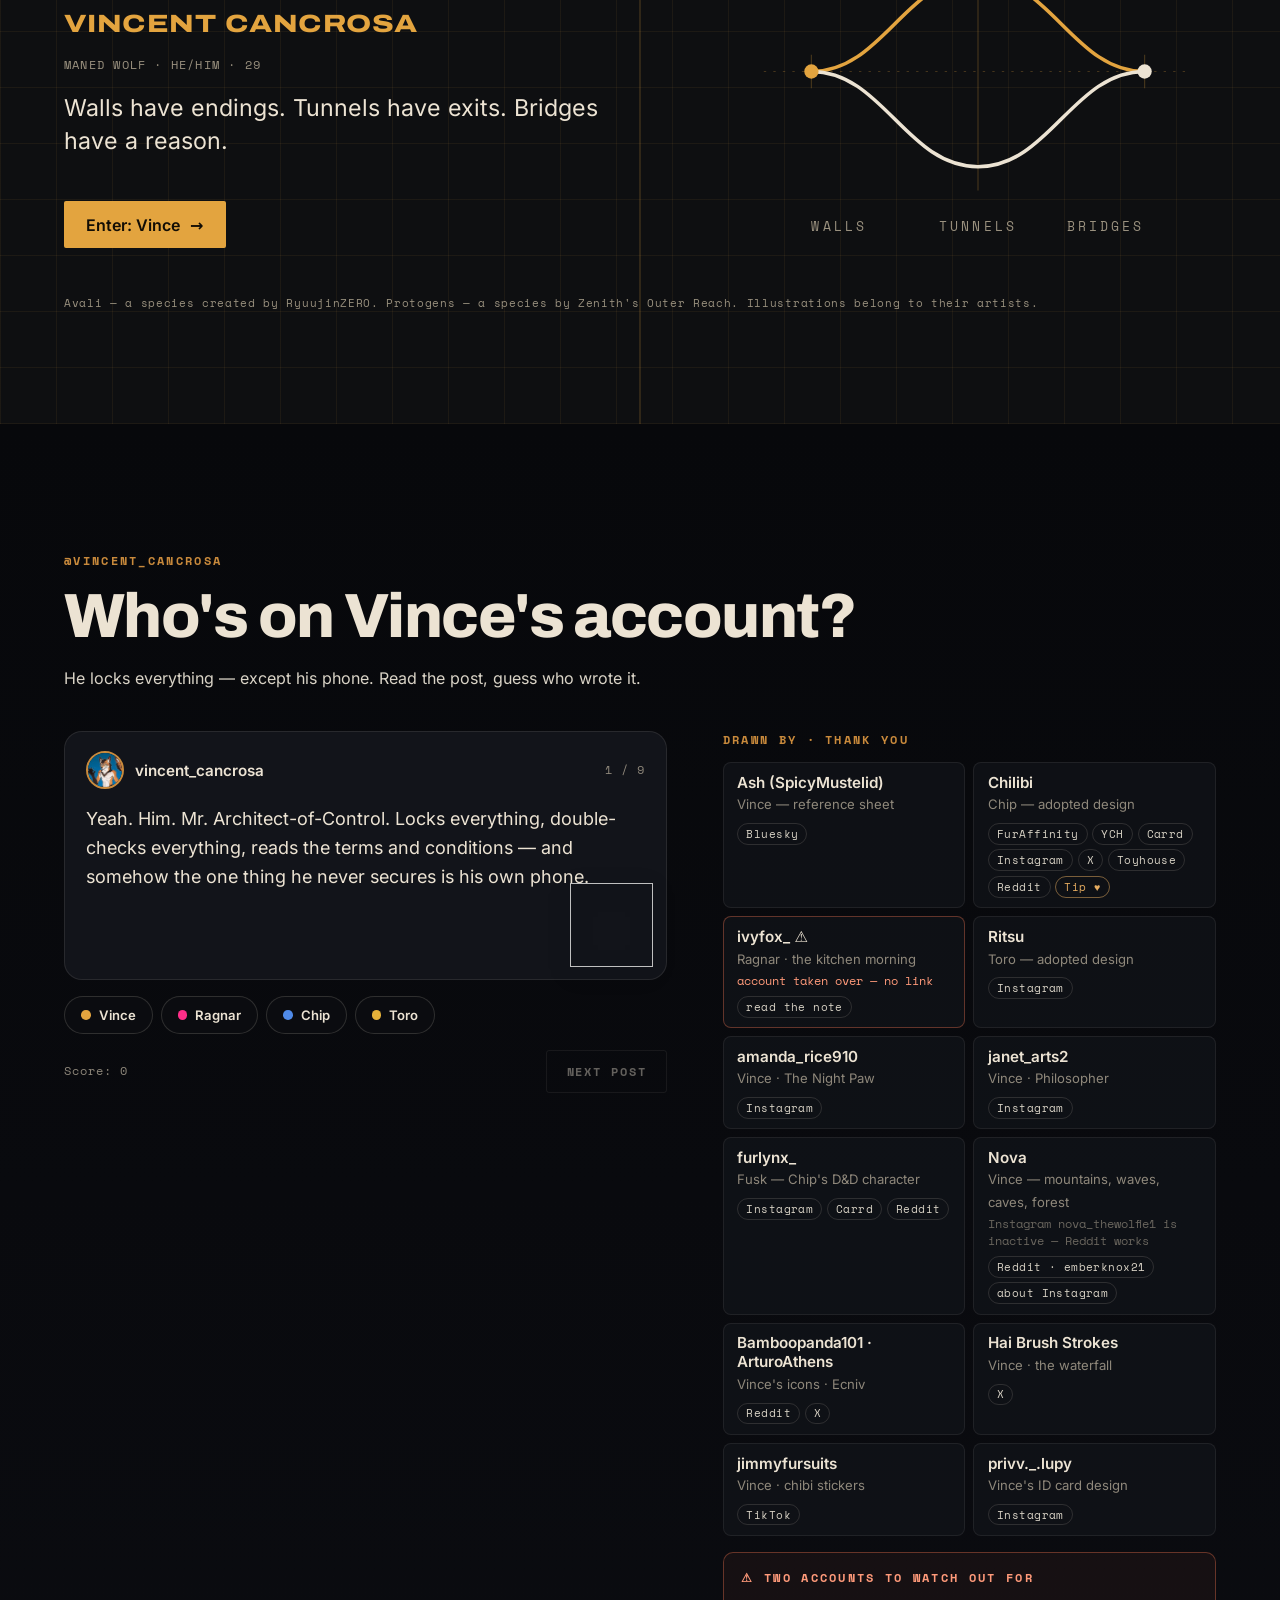
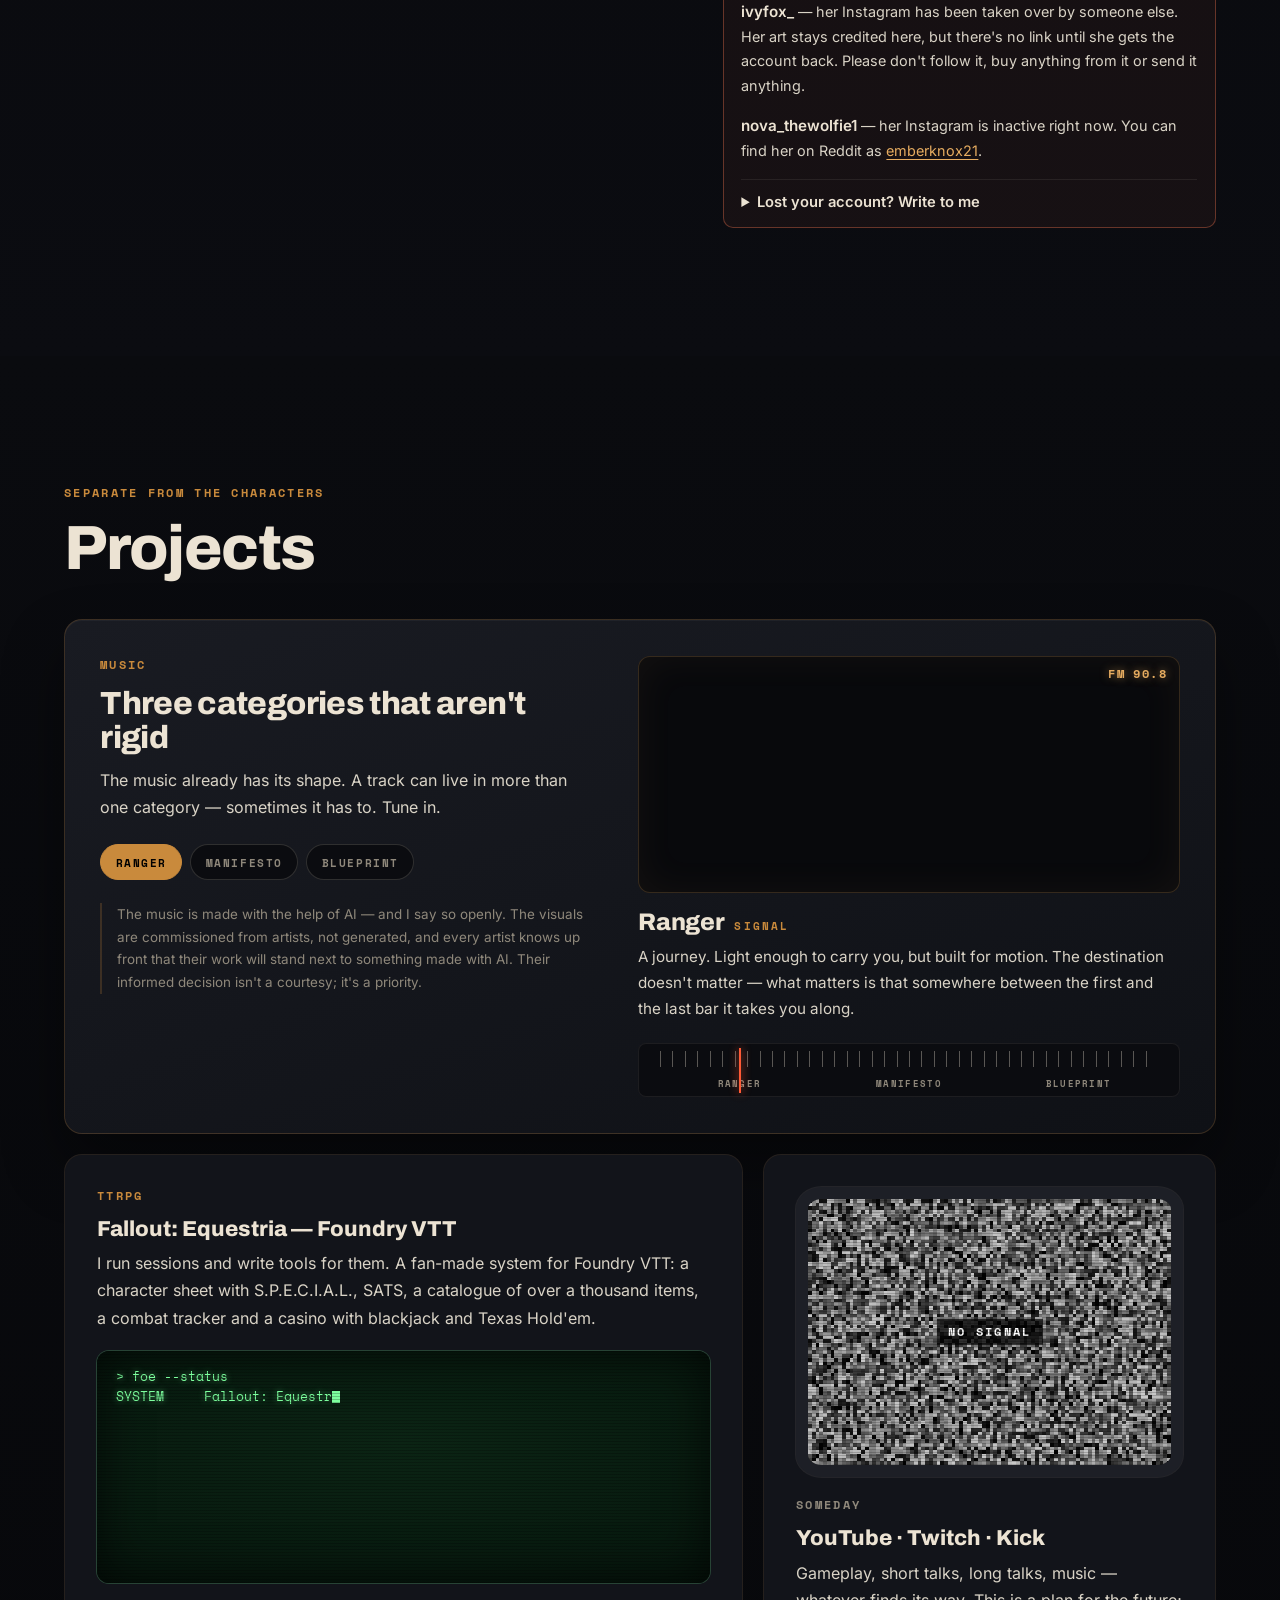
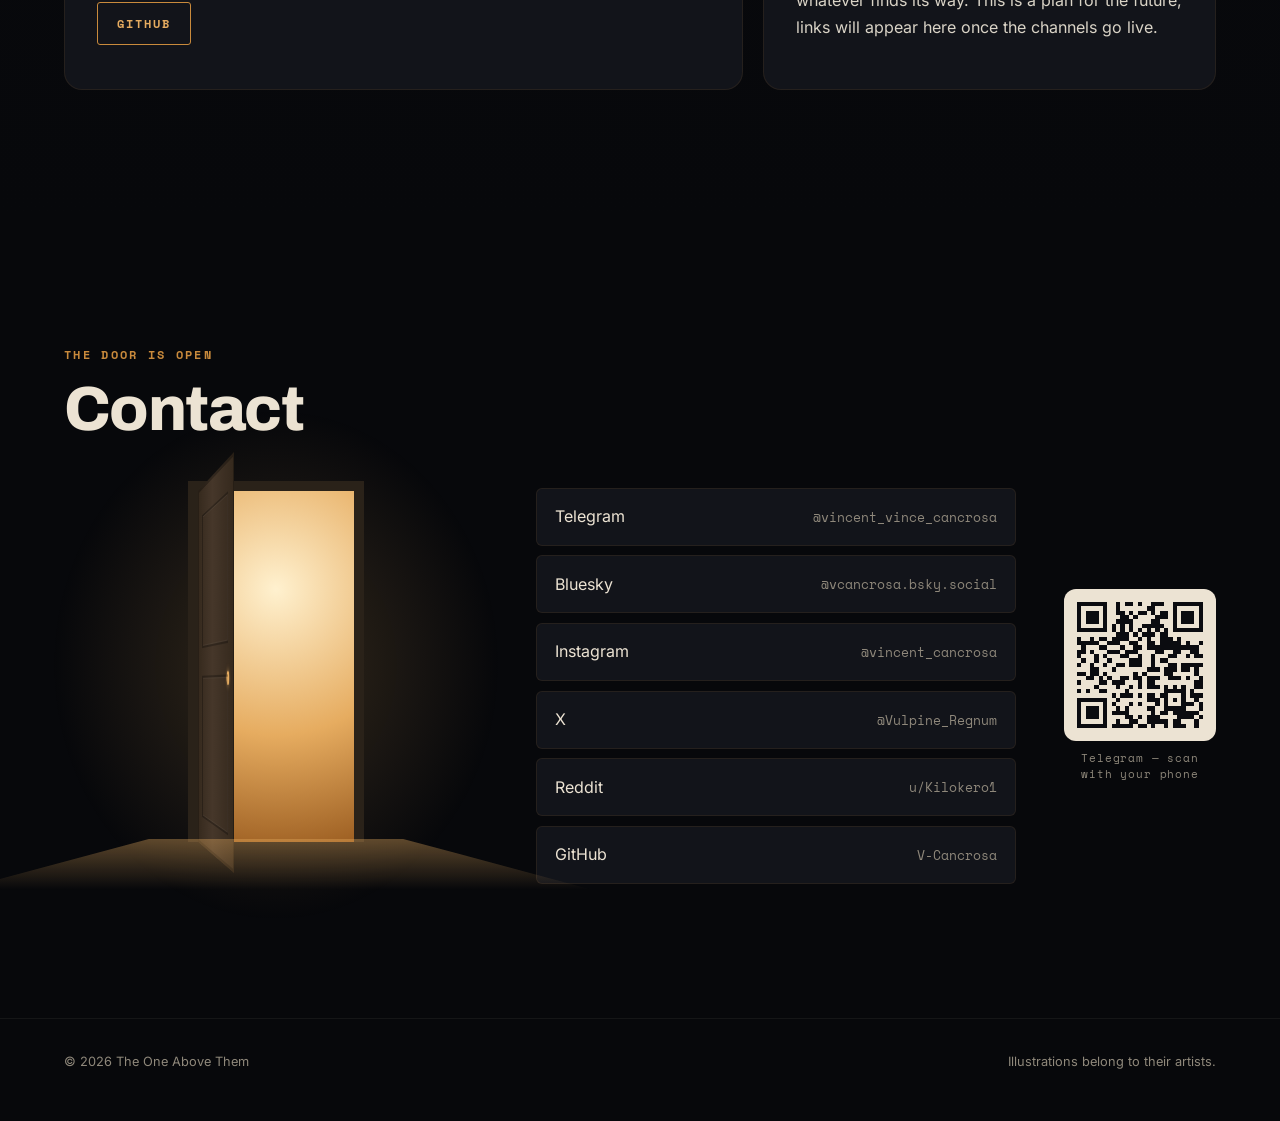
==== commit 1446dbf0: "Artyści: Nova i Bamboopanda101 połączeni z drugimi kontami, link do Danniego Nova = emberknox21 (Red" ====
--- a/index.html
+++ b/index.html
@@ -270,20 +270,18 @@
           <li><b>amanda_rice910</b><span lang="en">Vince · The Night Paw</span><span lang="pl">Vince · The Night Paw</span><span class="alinks"><a href="https://www.instagram.com/amanda_rice910/">Instagram</a></span></li>
           <li><b>janet_arts2</b><span lang="en">Vince · Philosopher</span><span lang="pl">Vince · Philosopher</span><span class="alinks"><a href="https://www.instagram.com/janet_arts2/">Instagram</a></span></li>
           <li><b>furlynx_</b><span lang="en">Fusk — Chip's D&amp;D character</span><span lang="pl">Fusk — postać Chipa do D&amp;D</span><span class="alinks"><a href="https://www.instagram.com/furlynx_/">Instagram</a><a href="https://furlynx.carrd.co/">Carrd</a><a href="https://www.reddit.com/user/Greedy_Count_498/">Reddit</a></span></li>
-          <li><b>emberknox21</b><span lang="en">Vince — mountains, waves, caves, forest</span><span lang="pl">Vince — góry, fale, jaskinie, las</span><small class="soon" lang="en">link coming</small><small class="soon" lang="pl">link wkrótce</small></li>
-          <li><b>Bamboopanda101</b><span lang="en">Vince's icons · Ecniv</span><span lang="pl">ikony Vince'a · Ecniv</span><small class="soon" lang="en">link coming</small><small class="soon" lang="pl">link wkrótce</small></li>
-          <li><b>ArturoAthens</b><span lang="en">credited in the Ecniv post</span><span lang="pl">podpisany we wpisie o Ecnivie</span><span class="alinks"><a href="https://x.com/ArturoAthens">X</a></span></li>
+          <li><b>Nova</b><span lang="en">Vince — mountains, waves, caves, forest</span><span lang="pl">Vince — góry, fale, jaskinie, las</span><small class="soon" lang="en">Instagram nova_thewolfie1 is inactive — Reddit works</small><small class="soon" lang="pl">Instagram nova_thewolfie1 nieaktywny — Reddit działa</small><span class="alinks"><a href="https://www.reddit.com/user/emberknox21/">Reddit · emberknox21</a><a href="#uwaga"><span lang="en">about Instagram</span><span lang="pl">o Instagramie</span></a></span></li>
+          <li><b>Bamboopanda101 · ArturoAthens</b><span lang="en">Vince's icons · Ecniv</span><span lang="pl">ikony Vince'a · Ecniv</span><span class="alinks"><a href="https://www.reddit.com/user/Bamboopanda101/">Reddit</a><a href="https://x.com/ArturoAthens">X</a></span></li>
           <li><b>Hai Brush Strokes</b><span lang="en">Vince · the waterfall</span><span lang="pl">Vince · wodospad</span><span class="alinks"><a href="https://x.com/haibrushstrokes">X</a></span></li>
           <li><b>jimmyfursuits</b><span lang="en">Vince · chibi stickers</span><span lang="pl">Vince · naklejki chibi</span><span class="alinks"><a href="https://www.tiktok.com/@jimmyfursuits">TikTok</a></span></li>
-          <li class="warn"><b>nova_thewolfie1 ⚠︎</b><span lang="en">places from the trip posts</span><span lang="pl">miejsca z wpisów o wyprawach</span><small lang="en">account inactive — link on hold</small><small lang="pl">konto nieaktywne — link wstrzymany</small><span class="alinks"><a href="#uwaga"><span lang="en">read the note</span><span lang="pl">przeczytaj uwagę</span></a></span></li>
           <li><b>privv._.lupy</b><span lang="en">Vince's ID card design</span><span lang="pl">projekt dowodu Vince'a</span><span class="alinks"><a href="https://www.instagram.com/privv._.lupy/">Instagram</a></span></li>
         </ul>
         <div class="acct-notice" id="uwaga">
           <p class="kicker">⚠︎ <span lang="en">Two accounts to watch out for</span><span lang="pl">Dwa konta, na które trzeba uważać</span></p>
           <p lang="en"><b>ivyfox_</b> — her Instagram has been taken over by someone else. Her art stays credited here, but there's no link until she gets the account back. Please don't follow it, buy anything from it or send it anything.</p>
           <p lang="pl"><b>ivyfox_</b> — jej Instagram przejął ktoś obcy. Jej arty zostają tu podpisane, ale linku nie będzie, dopóki nie odzyska konta. Nie obserwujcie go, nic od niego nie kupujcie i nic mu nie wysyłajcie.</p>
-          <p lang="en"><b>nova_thewolfie1</b> — her account is inactive right now. The link comes back as soon as she lets me know where it should point.</p>
-          <p lang="pl"><b>nova_thewolfie1</b> — jej konto jest teraz nieaktywne. Link wróci, gdy tylko da znać, dokąd ma prowadzić.</p>
+          <p lang="en"><b>nova_thewolfie1</b> — her Instagram is inactive right now. You can find her on Reddit as <a href="https://www.reddit.com/user/emberknox21/">emberknox21</a>.</p>
+          <p lang="pl"><b>nova_thewolfie1</b> — jej Instagram jest teraz nieaktywny. Na Reddicie znajdziecie ją jako <a href="https://www.reddit.com/user/emberknox21/">emberknox21</a>.</p>
           <details class="artist-form">
             <summary><span lang="en">Lost your account? Write to me</span><span lang="pl">Odebrano ci konto? Napisz do mnie</span></summary>
             <form id="artistForm" novalidate>
@@ -824,7 +822,7 @@
   const SIG = { vince: "— Vince. 001.", ragnar: "— R. 🖤", chip: "— Chip 🥚", toro: "— Toro 🏮" };
   const ART = {
     ivy: ["ivyfox_ ⚠︎", "#uwaga"], chilibi: ["Chilibi", "https://www.furaffinity.net/gallery/chilibi/"], ritsu: ["Ritsu", "https://www.instagram.com/ritsu_fur1/"],
-    lupy: ["privv._.lupy", "https://www.instagram.com/privv._.lupy/"], nova: ["nova_thewolfie1 ⚠︎", "#uwaga"], ember: ["emberknox21", null], hai: ["Hai Brush Strokes", "https://x.com/haibrushstrokes"],
+    lupy: ["privv._.lupy", "https://www.instagram.com/privv._.lupy/"], nova: ["nova_thewolfie1 ⚠︎", "#uwaga"], ember: ["Nova (emberknox21)", "https://www.reddit.com/user/emberknox21/"], hai: ["Hai Brush Strokes", "https://x.com/haibrushstrokes"],
   };
   const POSTS = [
     { song: ["Navjaxx, Staarz", "moths (over slowed)"], who: "chip", art: "ivy", en: "Yeah. Him. Mr. Architect-of-Control. Locks everything, double-checks everything, reads the terms and conditions — and somehow the one thing he never secures is his own phone.", pl: "No. On. Pan Architekt Kontroli. Wszystko zamyka, wszystko sprawdza dwa razy, czyta regulaminy — a jedyne, czego jakoś nigdy nie zabezpiecza, to własny telefon." },
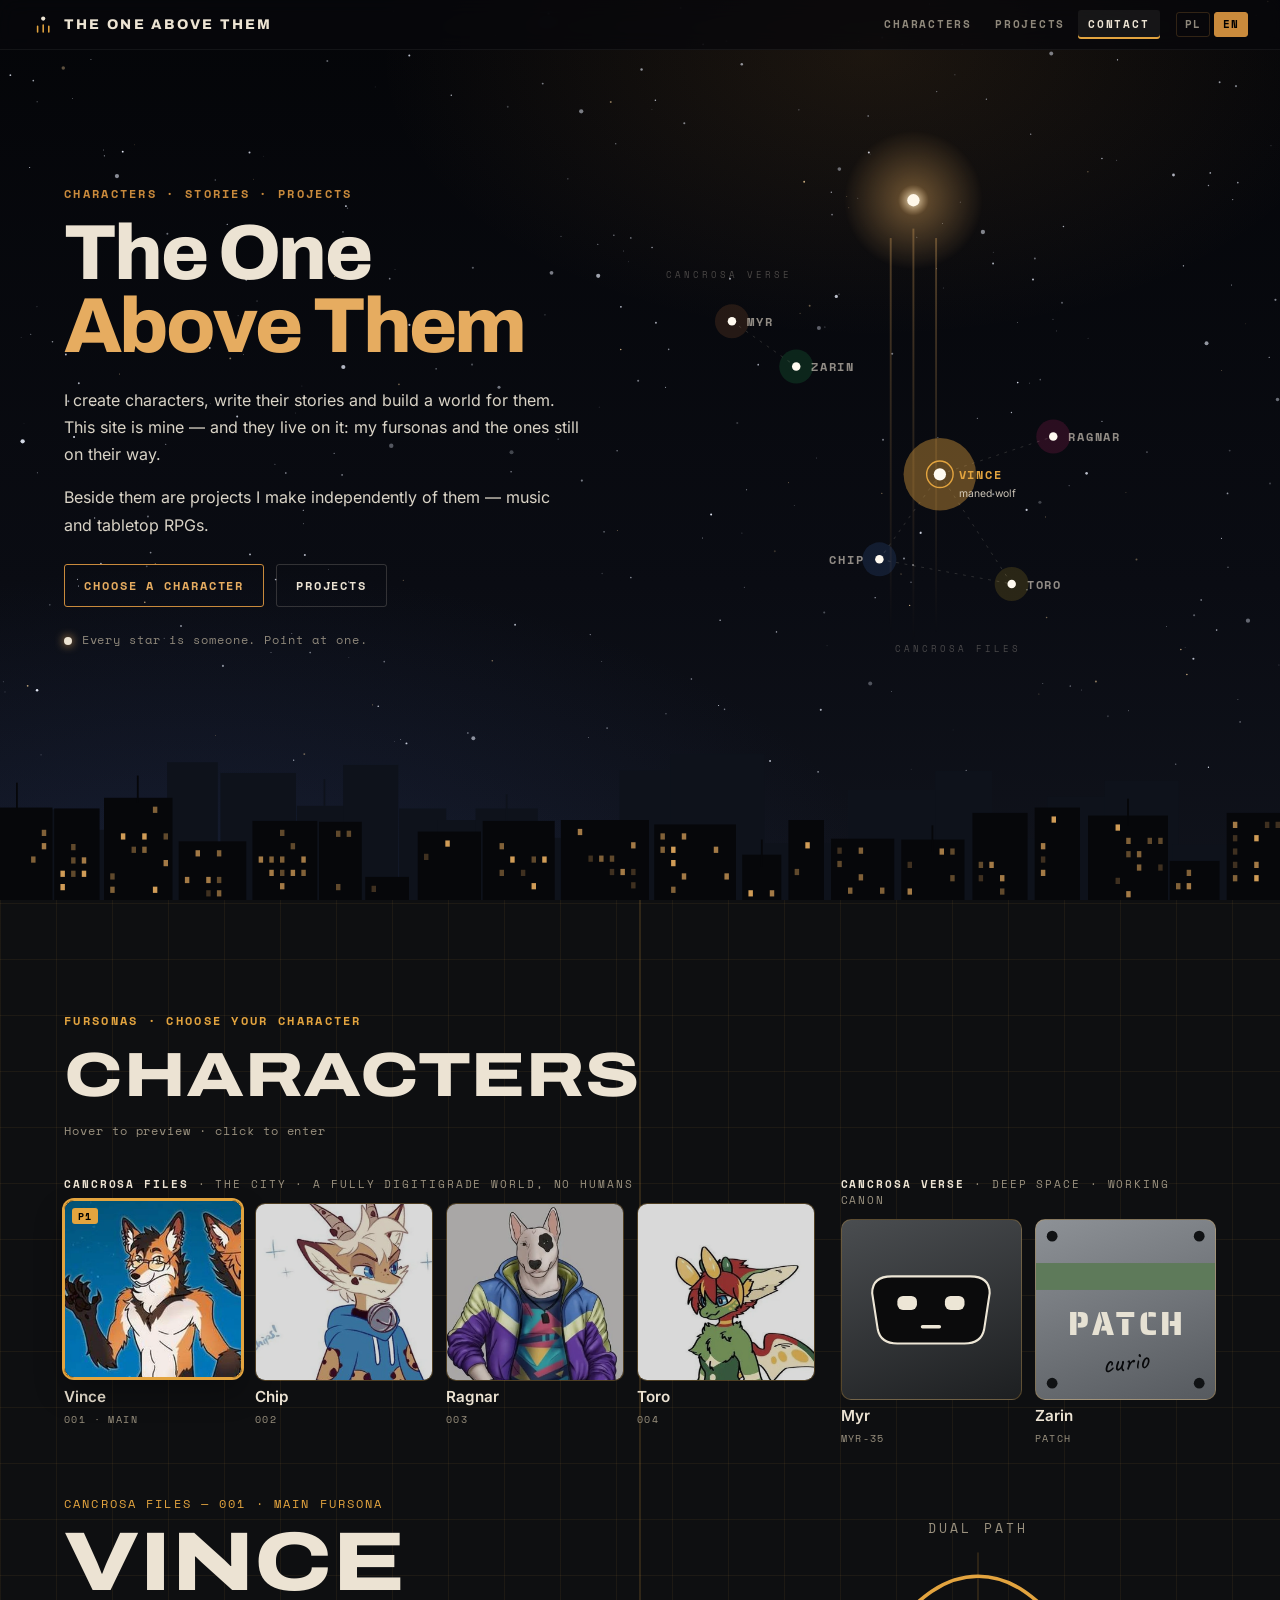
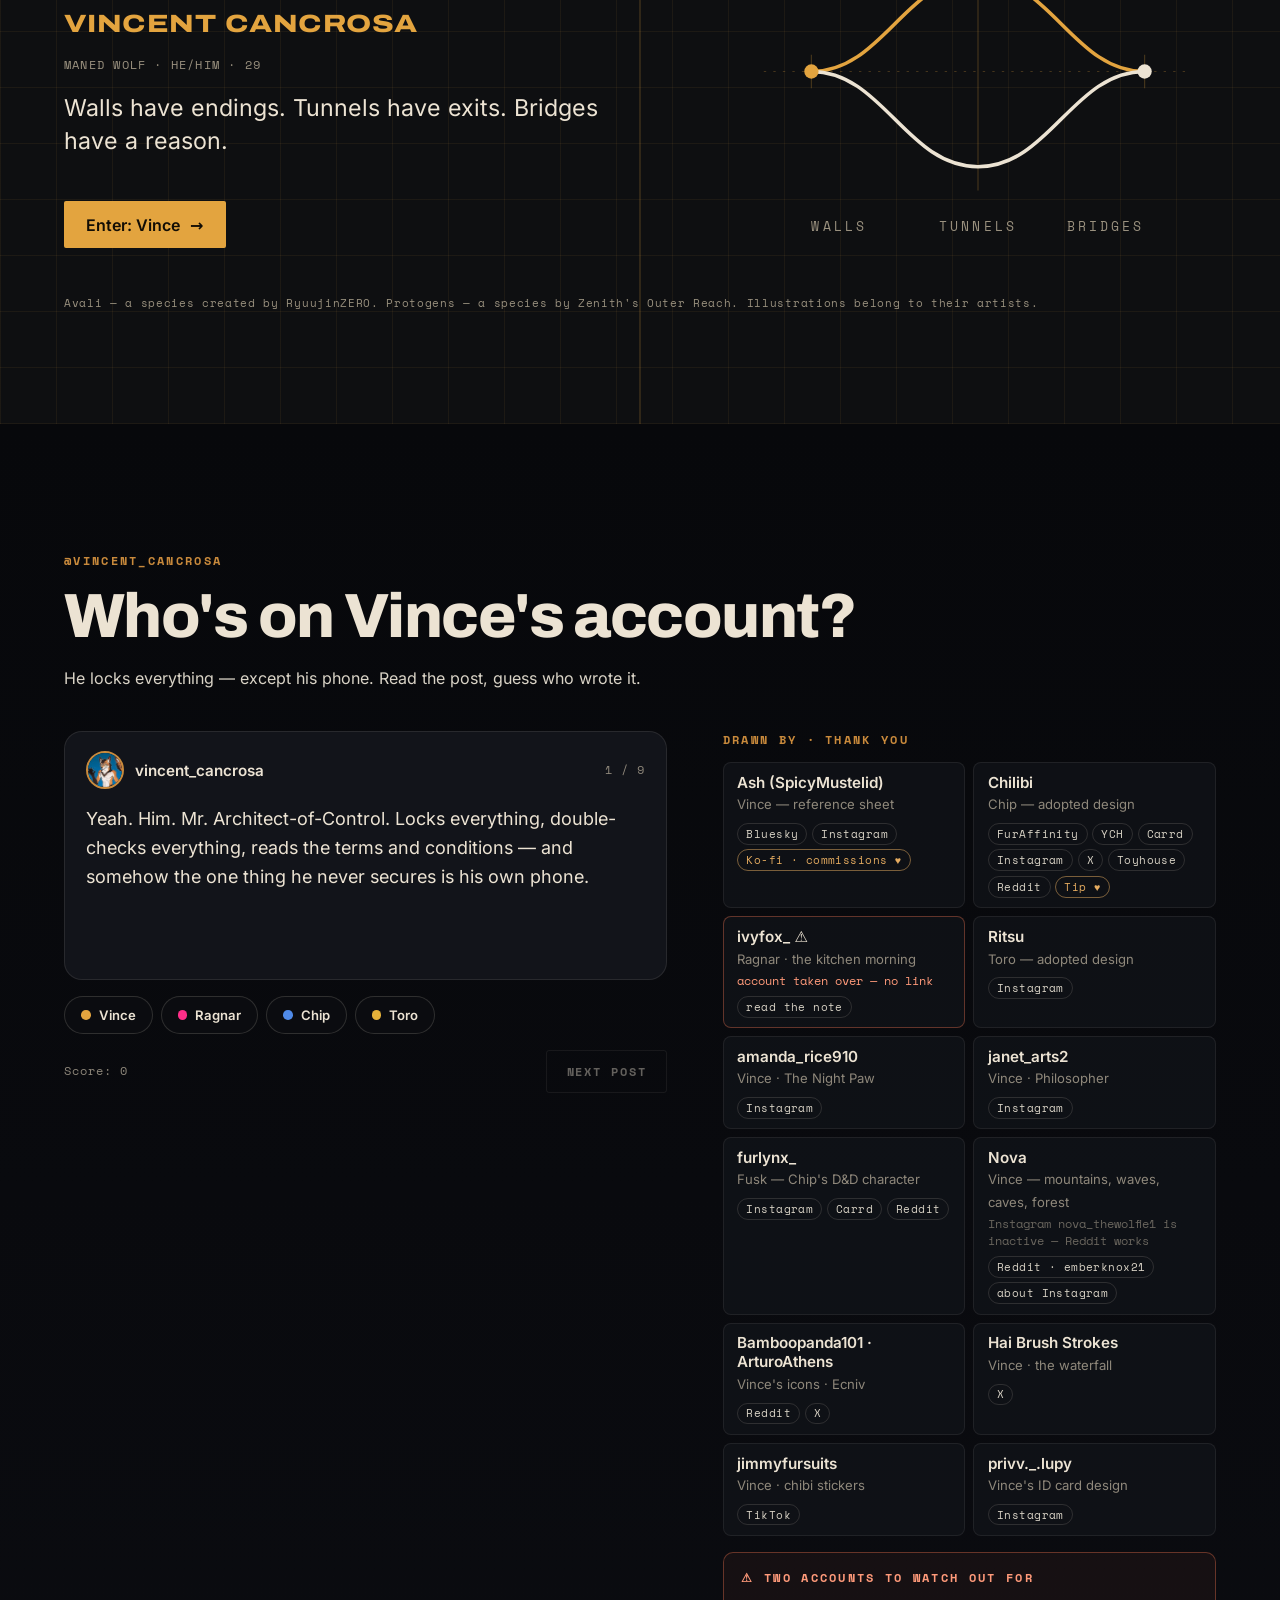
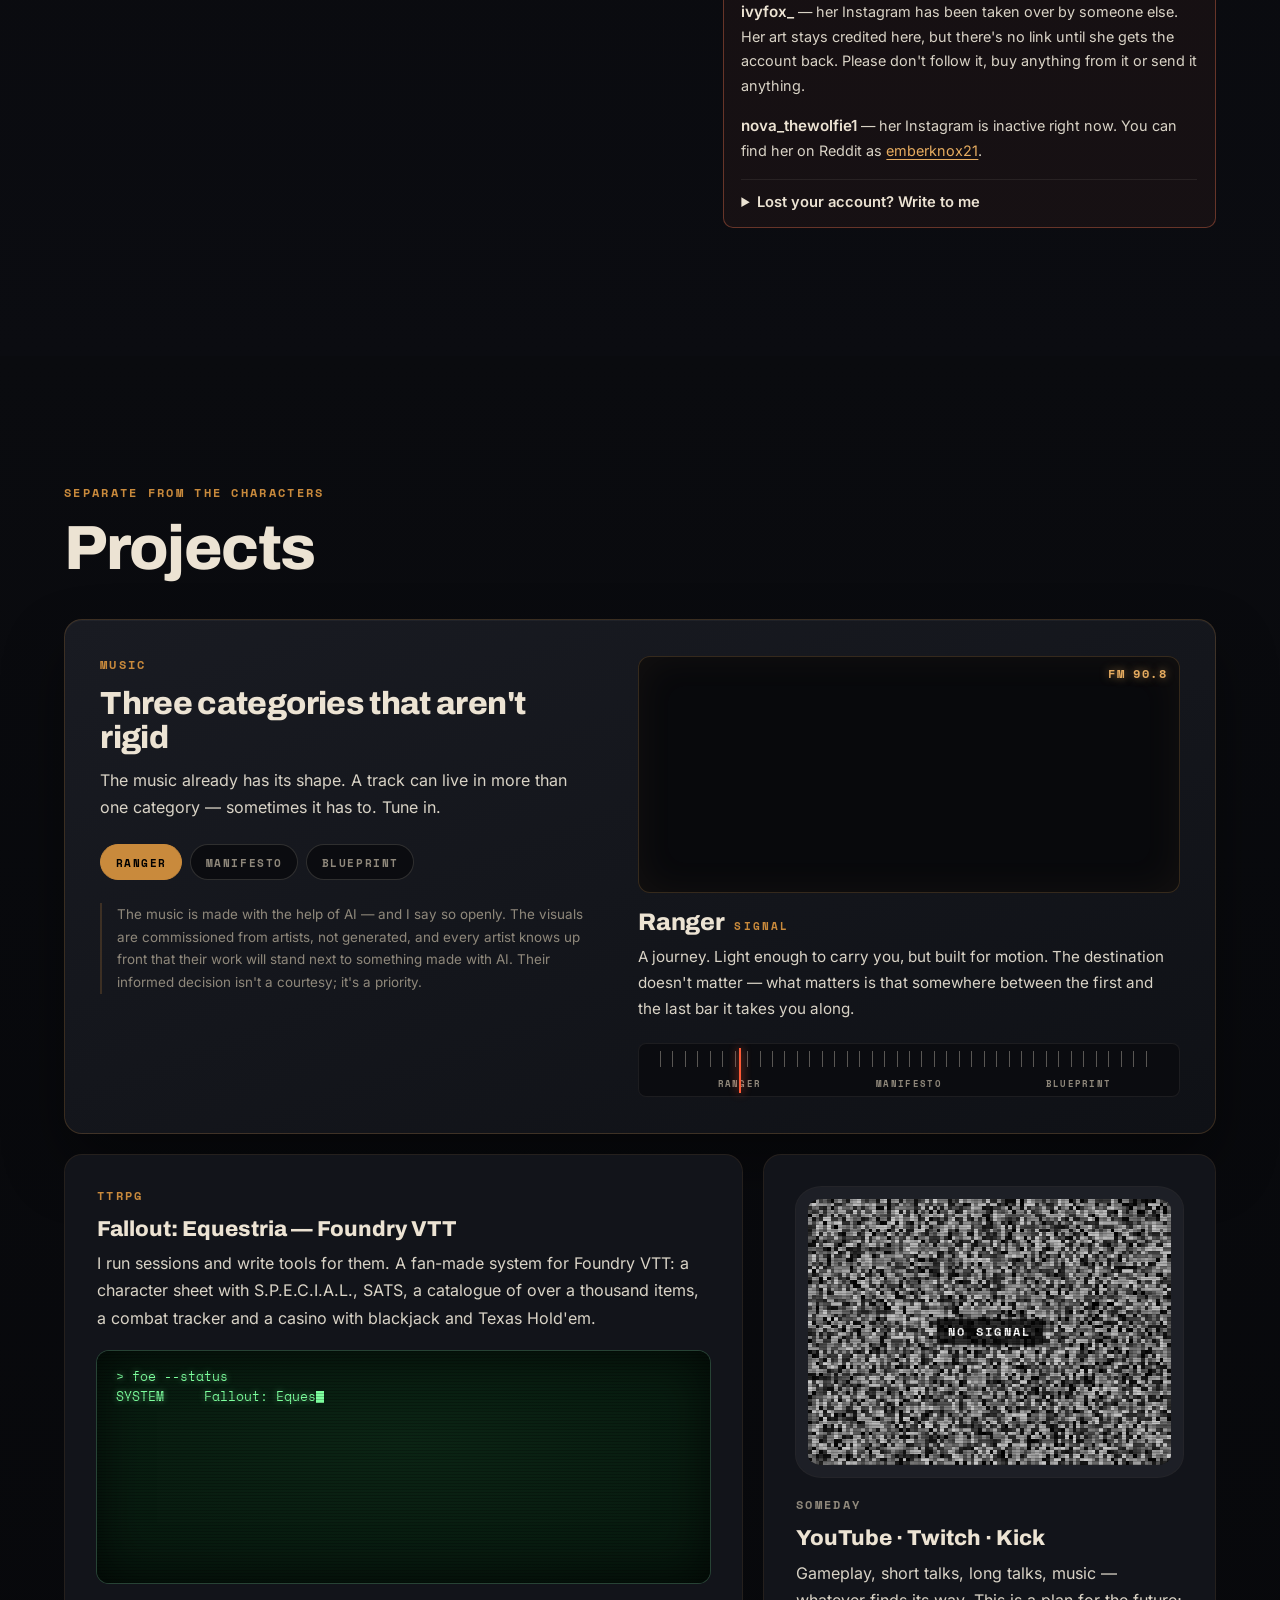
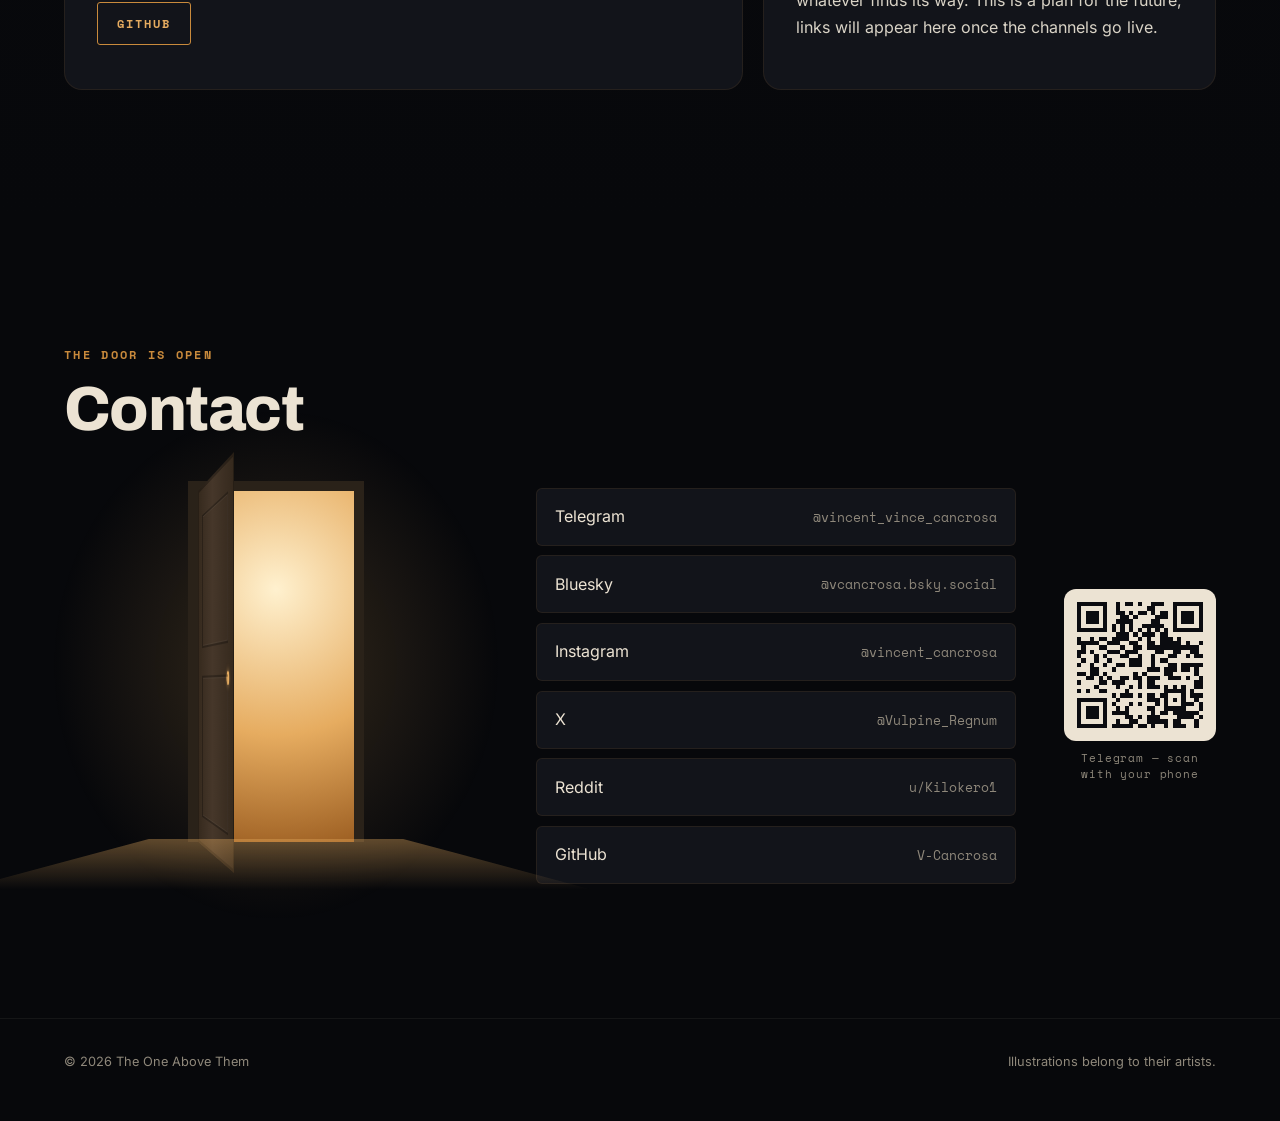
==== commit d3dfa00b: "Poprawka: pusta ramka naklejki w grze; Ash z Ko-fi i Instagramem Atrybut hidden przegrywał z img { d" ====
--- a/index.html
+++ b/index.html
@@ -263,7 +263,7 @@
       <div class="artists" id="artysci" data-reveal>
         <p class="kicker"><span lang="en">Drawn by · thank you</span><span lang="pl">Narysowali · dziękuję</span></p>
         <ul class="artist-list">
-          <li><b>Ash (SpicyMustelid)</b><span lang="en">Vince — reference sheet</span><span lang="pl">Vince — ref sheet</span><span class="alinks"><a href="https://bsky.app/profile/spicymustelidz.bsky.social">Bluesky</a></span></li>
+          <li><b>Ash (SpicyMustelid)</b><span lang="en">Vince — reference sheet</span><span lang="pl">Vince — ref sheet</span><span class="alinks"><a href="https://bsky.app/profile/spicymustelidz.bsky.social">Bluesky</a><a href="https://www.instagram.com/spicemarten/">Instagram</a><a class="tip" href="https://ko-fi.com/spicymustelid/commissions"><span lang="en">Ko-fi · commissions ♥</span><span lang="pl">Ko-fi · zamówienia ♥</span></a></span></li>
           <li><b>Chilibi</b><span lang="en">Chip — adopted design</span><span lang="pl">Chip — adoptowany projekt</span><span class="alinks"><a href="https://www.furaffinity.net/gallery/chilibi/">FurAffinity</a><a href="https://ych.art/user/chilibi">YCH</a><a href="https://chilibi.carrd.co/">Carrd</a><a href="https://www.instagram.com/chilibi.png/">Instagram</a><a href="https://x.com/chilibii">X</a><a href="https://toyhou.se/chilibi">Toyhouse</a><a href="https://www.reddit.com/user/Glittering-Amount-68/">Reddit</a><a class="tip" href="https://www.paypal.com/donate/?hosted_button_id=E227Q3LJ3SKNS"><span lang="en">Tip ♥</span><span lang="pl">Napiwek ♥</span></a></span></li>
           <li class="warn"><b>ivyfox_ ⚠︎</b><span lang="en">Ragnar · the kitchen morning</span><span lang="pl">Ragnar · poranek w kuchni</span><small lang="en">account taken over — no link</small><small lang="pl">konto przejęte — bez linku</small><span class="alinks"><a href="#uwaga"><span lang="en">read the note</span><span lang="pl">przeczytaj uwagę</span></a></span></li>
           <li><b>Ritsu</b><span lang="en">Toro — adopted design</span><span lang="pl">Toro — adoptowany projekt</span><span class="alinks"><a href="https://www.instagram.com/ritsu_fur1/">Instagram</a></span></li>
--- a/char.css
+++ b/char.css
@@ -5,6 +5,8 @@
 html { scroll-behavior: smooth; scroll-padding-top: 4.5rem; }
 body { margin: 0; overflow-x: clip; -webkit-font-smoothing: antialiased; }
 img { max-width: 100%; height: auto; display: block; }
+/* Atrybut hidden ma wygrywać z każdym display ustawionym w stylach (np. img { display: block }) */
+[hidden] { display: none !important; }
 button { font: inherit; color: inherit; }
 
 /* Język: widać tylko wybraną wersję */
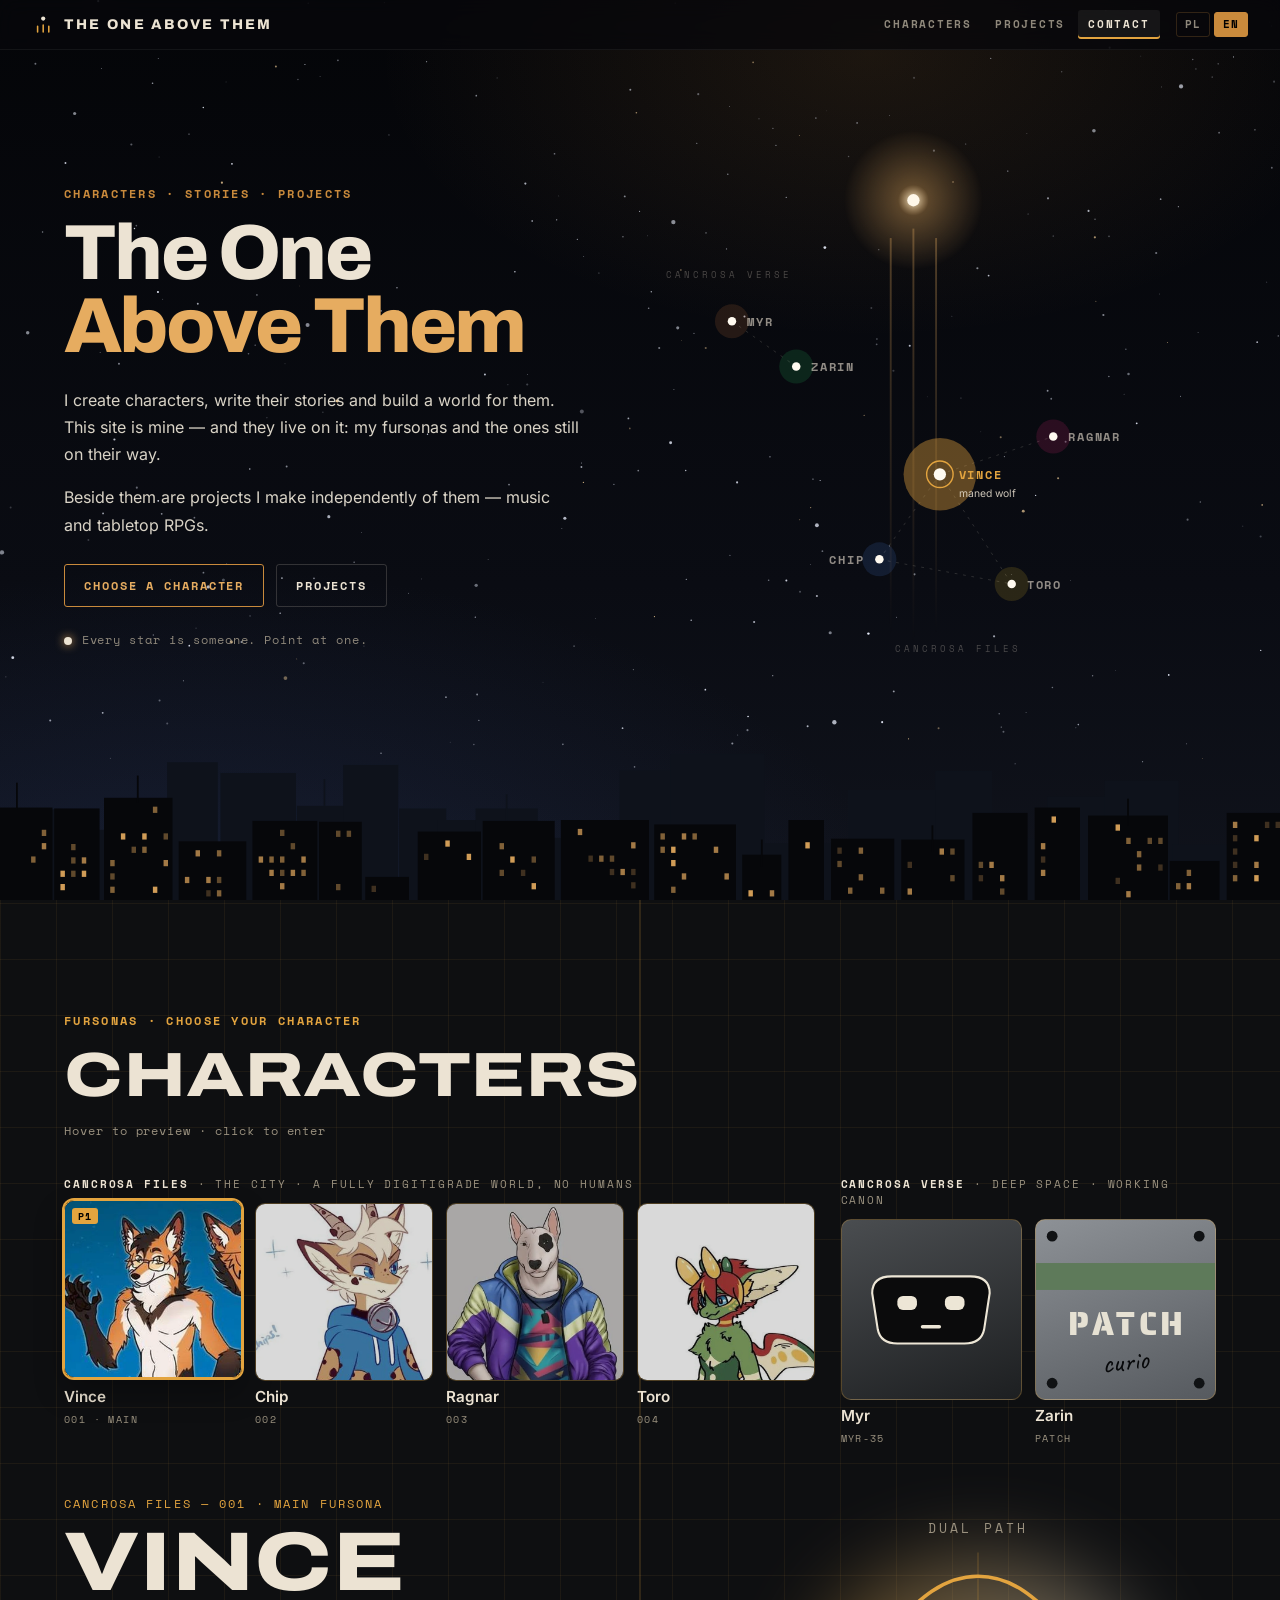
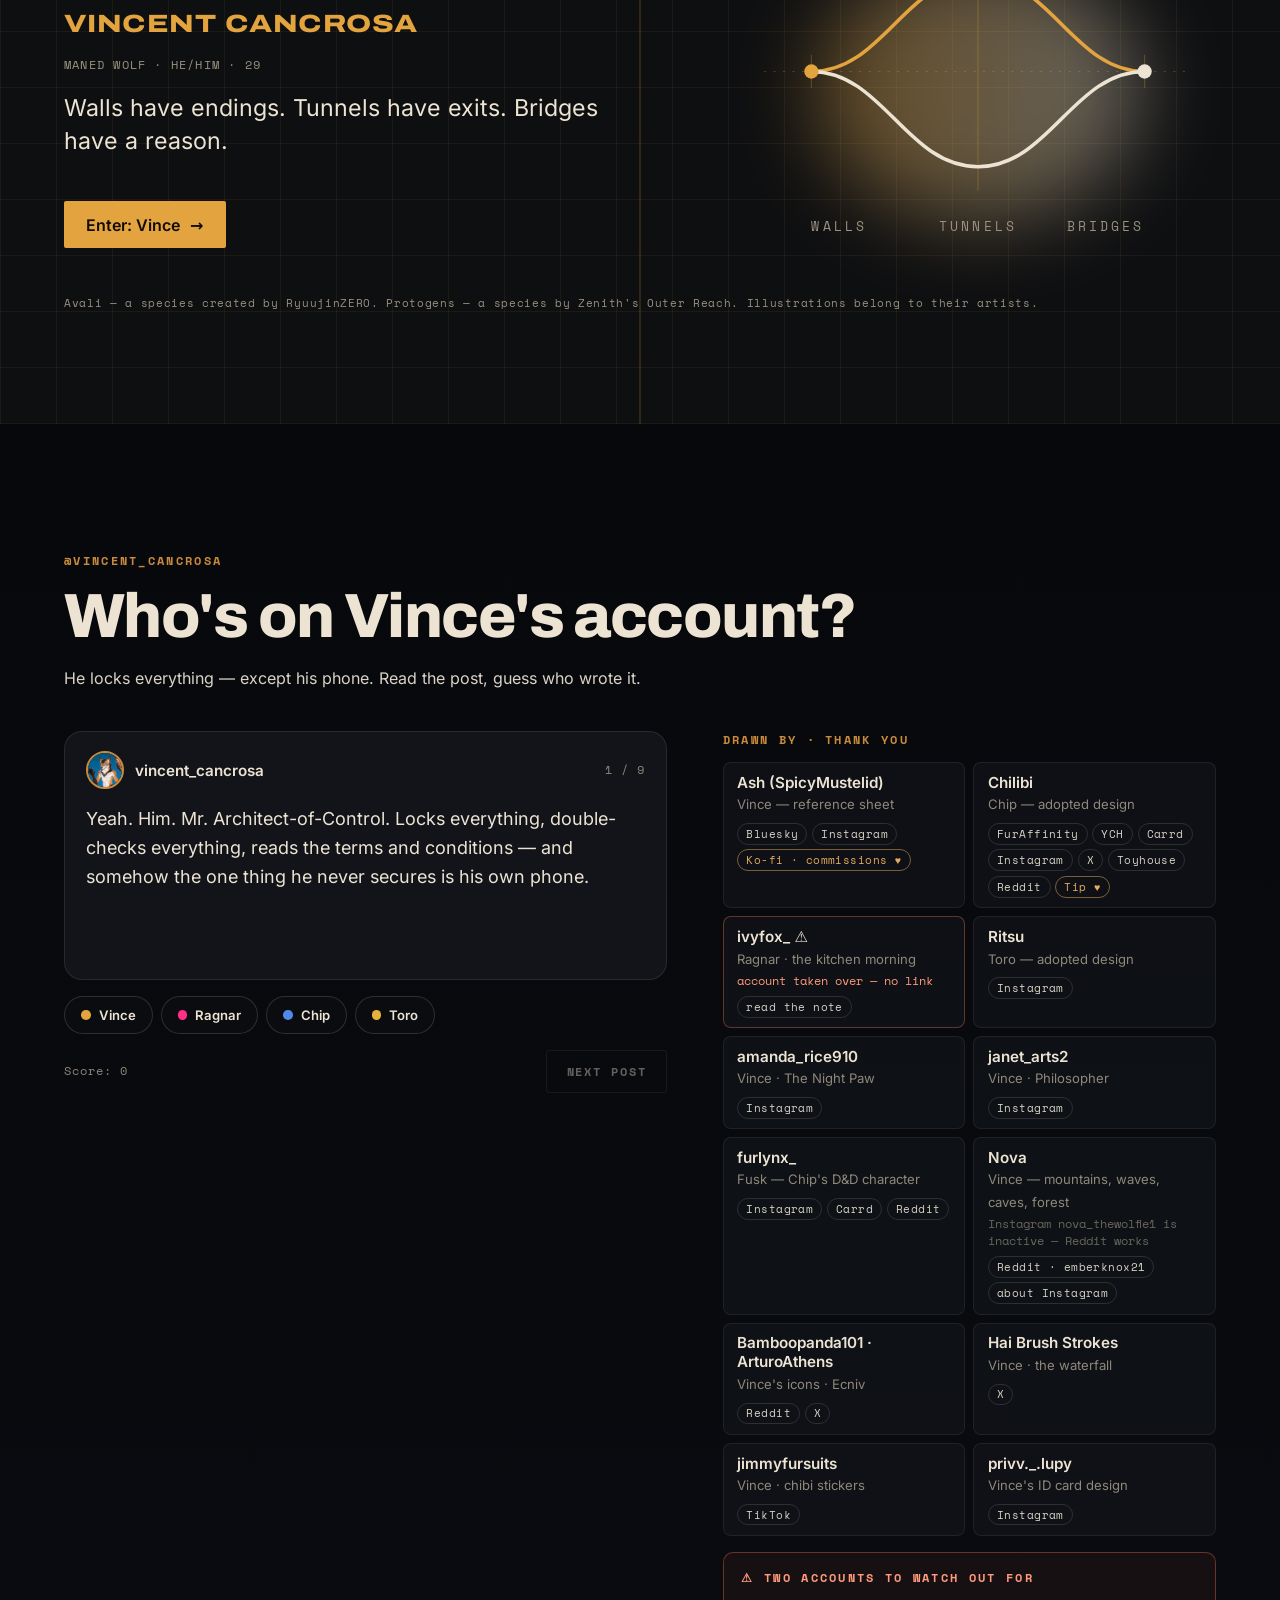
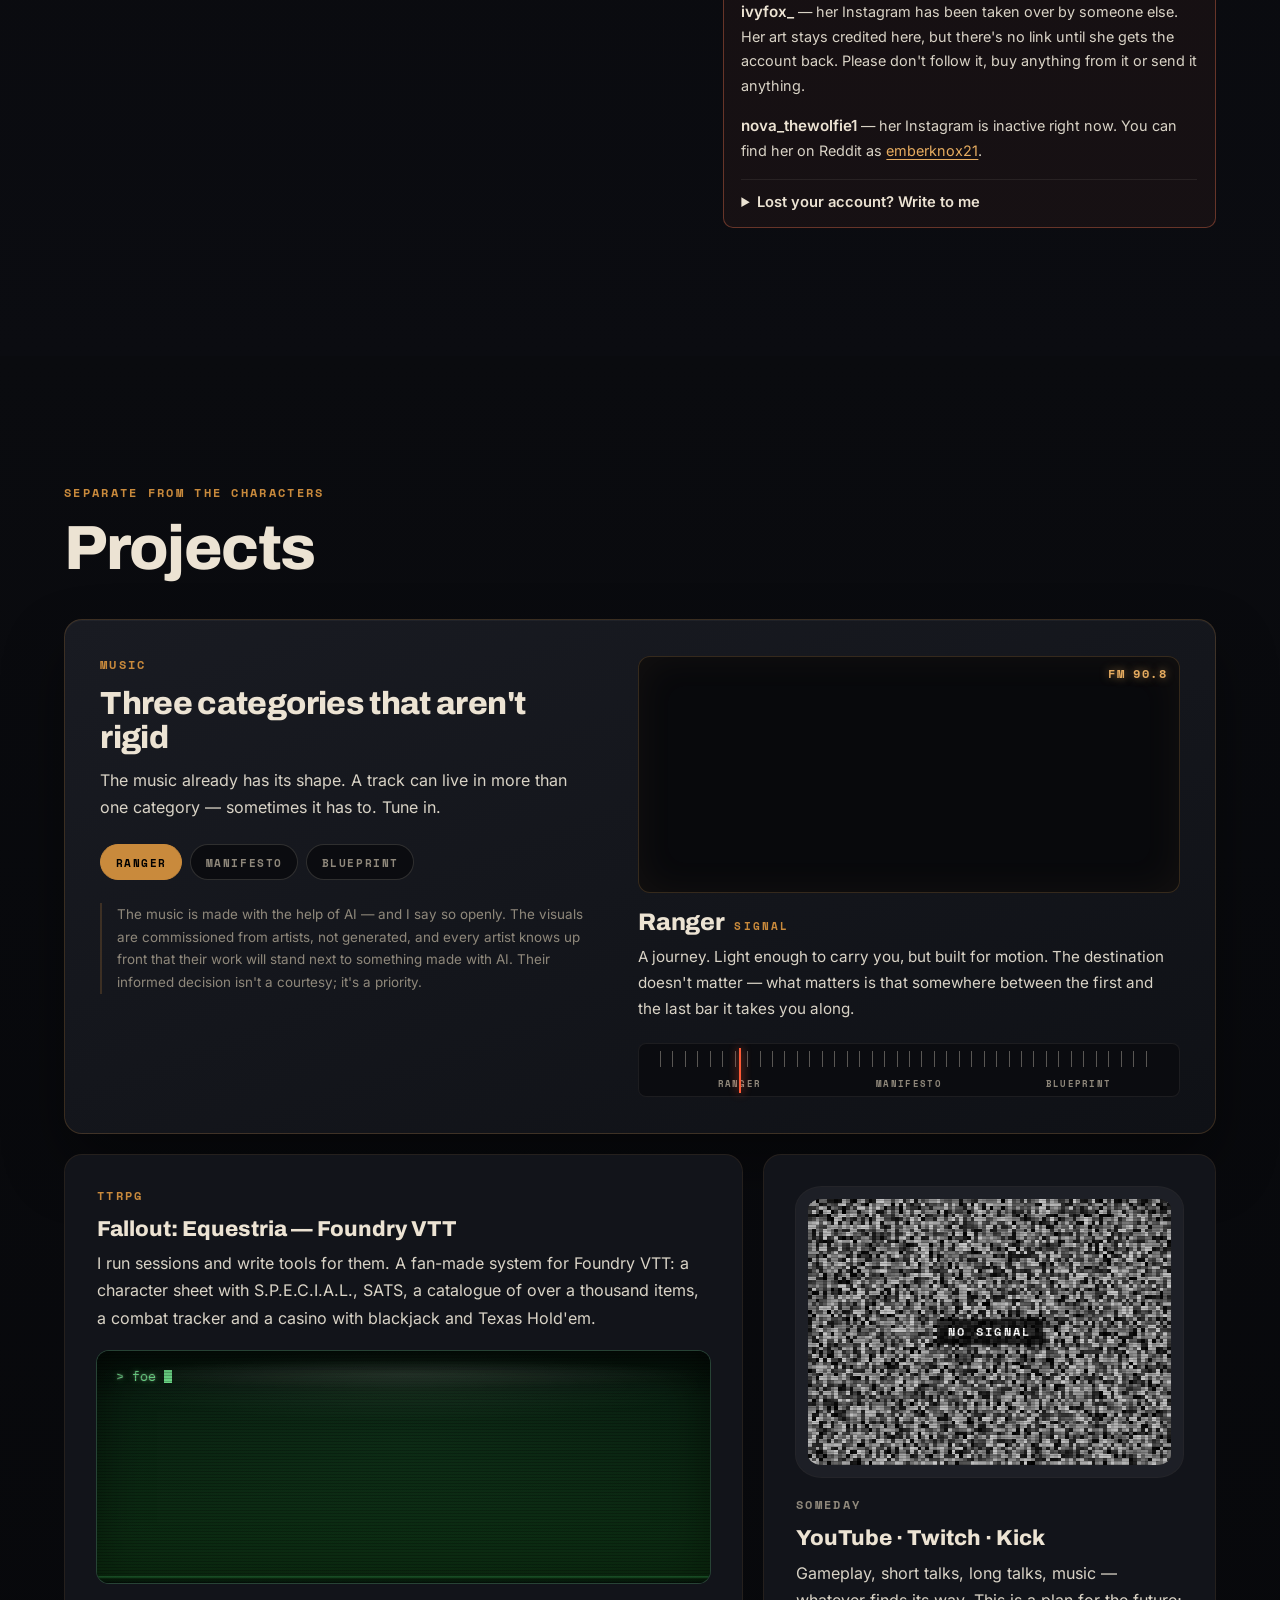
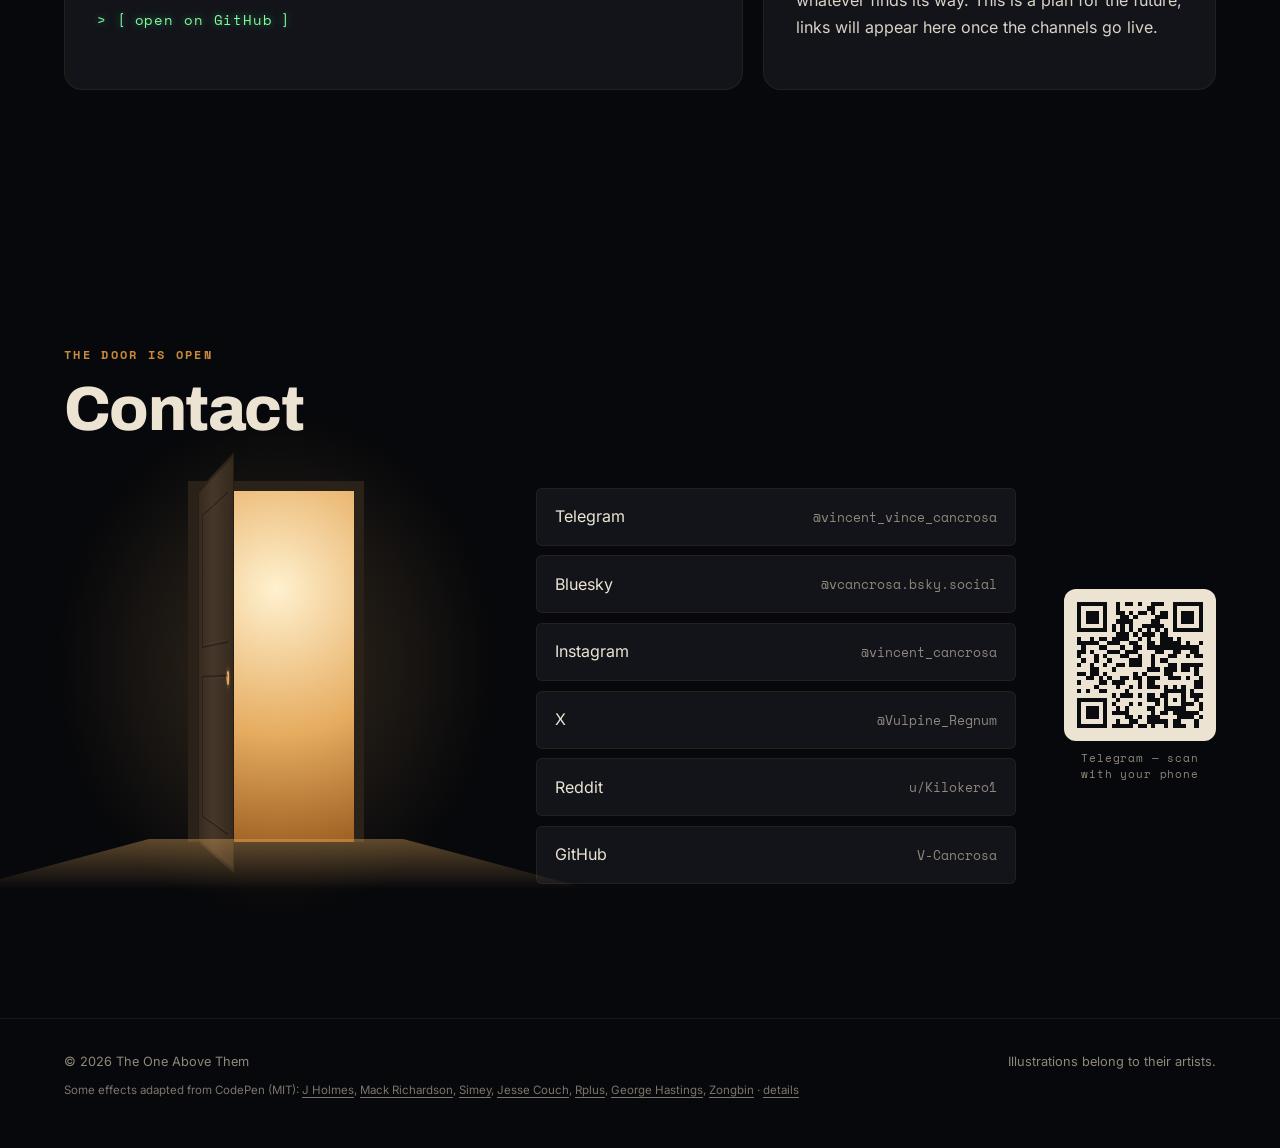
==== commit 03c64ed9: "Adaptacje z CodePenFolders, dopasowane do stylu postaci - Strona główna: terminal Fallout: Equestria" ====
--- a/index.html
+++ b/index.html
@@ -343,7 +343,7 @@
           <p lang="en">I run sessions and write tools for them. A fan-made system for Foundry VTT: a character sheet with S.P.E.C.I.A.L., SATS, a catalogue of over a thousand items, a combat tracker and a casino with blackjack and Texas Hold'em.</p>
           <p lang="pl">Prowadzę sesje i piszę do nich narzędzia. Fanowski system do Foundry VTT: karta postaci z S.P.E.C.I.A.L., SATS, katalog ponad tysiąca przedmiotów, tracker walki i kasyno z blackjackiem i Texas Hold'em.</p>
           <div class="crt" aria-hidden="true"><pre id="crt"></pre></div>
-          <a class="btn" href="https://github.com/V-Cancrosa/FoE-CharacterSheet">GitHub</a>
+          <a class="btn term-link" href="https://github.com/V-Cancrosa/FoE-CharacterSheet"><span lang="en">open on GitHub</span><span lang="pl">otwórz na GitHubie</span></a>
         </article>
         <article class="proj tv" id="tv" data-reveal="2">
           <button type="button" class="tv-screen" id="tvScreen" data-en-label="Switch channel" data-pl-label="Przełącz kanał" aria-label="Switch channel">
@@ -389,6 +389,7 @@
   <div class="wrap foot">
     <span>© <span id="year">2026</span> The One Above Them</span>
     <span lang="en">Illustrations belong to their artists.</span><span lang="pl">Ilustracje należą do ich autorów.</span>
+    <span class="fx-credits"><span lang="en">Some effects adapted from CodePen (MIT):</span><span lang="pl">Część efektów zaadaptowana z CodePen (MIT):</span> <a href="https://codepen.io/32bitkid/pen/DrXOVg">J Holmes</a>, <a href="https://codepen.io/macktropolis/pen/vNMRpK">Mack Richardson</a>, <a href="https://codepen.io/simeydotme/pen/PwwYZOe">Simey</a>, <a href="https://codepen.io/designcouch/pen/obvKxm">Jesse Couch</a>, <a href="https://codepen.io/Rplus/pen/abPLGx">Rplus</a>, <a href="https://codepen.io/georgehastings/pen/xgwxgo">George Hastings</a>, <a href="https://codepen.io/nzbin/pen/GGrXbp">Zongbin</a> · <a href="https://github.com/V-Cancrosa/v-cancrosa.github.io/blob/main/CREDITS.md"><span lang="en">details</span><span lang="pl">szczegóły</span></a></span>
   </div>
 </footer>
 
@@ -764,17 +765,20 @@
   const crt = document.getElementById("crt");
   let crtTimer = null, crtDone = false;
   function typeCrt(instant) {
-    clearInterval(crtTimer);
+    clearTimeout(crtTimer);
     const text = CRT[CHAR.lang()].join("\n");
     const cur = '<span class="cur"></span>';
     if (instant || reduced) { crt.innerHTML = ""; crt.append(text); crt.insertAdjacentHTML("beforeend", cur); crtDone = true; return; }
+    // Pisanie znak po znaku z nierównym rytmem, jak w terminalu z Fallouta (J Holmes, codepen.io/32bitkid/pen/DrXOVg, MIT)
     let i = 0;
-    crtTimer = setInterval(() => {
-      i += 2;
+    const step = () => {
+      i++;
       crt.textContent = text.slice(0, i);
       crt.insertAdjacentHTML("beforeend", cur);
-      if (i >= text.length) { clearInterval(crtTimer); crtDone = true; }
-    }, 22);
+      if (i >= text.length) { crtDone = true; return; }
+      crtTimer = setTimeout(step, text[i - 1] === "\n" ? 160 : 6 + Math.random() * 34);
+    };
+    crtTimer = setTimeout(step, 300);
   }
   let crtStarted = false;
   whileVisible(crt, () => { if (!crtStarted) { crtStarted = true; typeCrt(); } }, () => {});
--- a/char.css
+++ b/char.css
@@ -29,6 +29,14 @@
 dialog.lightbox p { margin: .6rem 0 0; text-align: center; font: 400 .7rem/1.5 ui-monospace, monospace; letter-spacing: .14em; text-transform: uppercase; color: #bdb8ae; }
 dialog.lightbox button { position: fixed; top: 1rem; right: 1rem; width: 2.4rem; height: 2.4rem; border-radius: 50%; border: 1px solid rgba(255,255,255,.3); background: rgba(0,0,0,.6); color: #fff; cursor: pointer; }
 
+/* Otwieranie podglądu. Domyślnie miękkie powiększenie; strona może wybrać inne przez --lb-anim.
+   „lb-unfold” na podstawie: Modal Animations — Jesse Couch, codepen.io/designcouch/pen/obvKxm (MIT). */
+dialog.lightbox[open] { animation: var(--lb-anim, lb-blow) var(--lb-dur, .45s) cubic-bezier(.2,.8,.2,1); }
+dialog.lightbox[open]::backdrop { animation: lb-fade .3s ease; }
+@keyframes lb-blow { from { transform: scale(.88); opacity: 0; } }
+@keyframes lb-unfold { 0% { transform: scaleY(.005) scaleX(0); } 50% { transform: scaleY(.005) scaleX(1); } 100% { transform: none; } }
+@keyframes lb-fade { from { opacity: 0; } }
+
 /* Komunikat */
 .toast {
   position: fixed; left: 50%; bottom: 1.5rem; z-index: 60; transform: translate(-50%, 1rem); opacity: 0; pointer-events: none;
--- a/styles.css
+++ b/styles.css
@@ -104,33 +104,33 @@
 
 /* ---------- Wybór postaci ---------- */
 .roster {
-  --bg: #0e0f11; --ink2: #ece3d3; --muted2: #9a917f; --accent: #e3a43f; --on: #120d05; --tile: rgba(255,255,255,.035); --tline: rgba(227,164,63,.28);
+  --accent2: #ece3cf; --bg: #0e0f11; --ink2: #ece3d3; --muted2: #9a917f; --accent: #e3a43f; --on: #120d05; --tile: rgba(255,255,255,.035); --tline: rgba(227,164,63,.28);
   --head: "Archivo Wide", "Archivo", sans-serif; --head-w: 800; --head-st: 125%; --head-tt: uppercase; --head-ls: .01em;
   --tbody: var(--body); --tmono: var(--mono); --rad: 2px; --go-shadow: none;
   padding: clamp(5rem, 9vw, 7rem) 0 clamp(5rem, 9vw, 7rem); overflow: hidden; isolation: isolate;
   background-color: var(--bg); color: var(--ink2); transition: background-color .6s, color .6s;
 }
-.roster[data-theme="chip"] {
+.roster[data-theme="chip"] { --accent2: #cda36a;
   --bg: #f1dcb7; --ink2: #4a2a17; --muted2: #7a5638; --accent: #2f6bd8; --on: #fff; --tile: rgba(255,250,240,.55); --tline: rgba(74,42,23,.3);
   --head: "Baloo 2", "Nunito", sans-serif; --head-w: 800; --head-st: 100%; --head-tt: none; --head-ls: -.01em;
   --tbody: "Nunito", var(--body); --tmono: "Nunito", var(--body); --rad: 999px; --go-shadow: 3px 3px 0 #4a2a17;
 }
-.roster[data-theme="ragnar"] {
+.roster[data-theme="ragnar"] { --accent2: #26c6e0;
   --bg: #0c0812; --ink2: #efe3c9; --muted2: #a497b5; --accent: #ff2e88; --on: #fff; --tile: rgba(255,46,136,.06); --tline: rgba(38,198,224,.35);
   --head: "Anton", Impact, sans-serif; --head-w: 400; --head-st: 100%; --head-tt: uppercase; --head-ls: .01em;
   --tbody: var(--body); --tmono: var(--mono); --rad: 0; --go-shadow: 0 0 24px rgba(255,46,136,.45);
 }
-.roster[data-theme="toro"] {
+.roster[data-theme="toro"] { --accent2: #5aa63f;
   --bg: #0e1424; --ink2: #f0e2b8; --muted2: #a8a58e; --accent: #e6b23a; --on: #1a1206; --tile: rgba(230,178,58,.06); --tline: rgba(230,178,58,.3);
   --head: "Fraunces", Georgia, serif; --head-w: 700; --head-st: 100%; --head-tt: none; --head-ls: -.03em;
   --tbody: "Nunito", var(--body); --tmono: "Nunito", var(--body); --rad: 999px; --go-shadow: 0 0 26px rgba(230,178,58,.35);
 }
-.roster[data-theme="myr"] {
+.roster[data-theme="myr"] { --accent2: #ede6d6;
   --bg: #1c1f23; --ink2: #ede6d6; --muted2: #9c9688; --accent: #d9823f; --on: #140c06; --tile: rgba(237,230,214,.04); --tline: rgba(217,130,63,.4);
   --head: "Saira Stencil One", Impact, sans-serif; --head-w: 400; --head-st: 100%; --head-tt: uppercase; --head-ls: .05em;
   --tbody: "Barlow", var(--body); --tmono: "IBM Plex Mono", var(--mono); --rad: 2px; --go-shadow: none;
 }
-.roster[data-theme="zarin"] {
+.roster[data-theme="zarin"] { --accent2: #1fc7b5;
   --bg: #14171b; --ink2: #dfe5e8; --muted2: #9aa4ad; --accent: #2fd46b; --on: #06110a; --tile: rgba(207,232,242,.05); --tline: rgba(31,199,181,.35);
   --head: "Space Grotesk", var(--body); --head-w: 700; --head-st: 100%; --head-tt: none; --head-ls: -.04em;
   --tbody: var(--body); --tmono: var(--mono); --rad: 6px; --go-shadow: 0 0 22px rgba(47,212,107,.35);
@@ -212,6 +212,12 @@
 
 /* Sceny postaci na scenie wyboru */
 .stage-art { position: relative; aspect-ratio: 4 / 3; }
+/* Poświata pod sceną w dwóch kolorach postaci. Na podstawie: Animated Back Glow — George Hastings, codepen.io/georgehastings/pen/xgwxgo (MIT). */
+.stage-art { isolation: isolate; }
+.stage-art::before { content: ""; position: absolute; inset: 14% 12% 4%; z-index: -1; border-radius: 50%; opacity: .4; filter: blur(46px); transform: scale(.9);
+  background: linear-gradient(270deg, var(--accent), var(--accent2), var(--accent)); background-size: 200% 200%; animation: backglow 10s ease infinite; transition: opacity .6s; }
+.roster[data-theme="chip"] .stage-art::before { opacity: .3; }
+@keyframes backglow { 0%, 100% { background-position: 0% 50%; } 50% { background-position: 100% 50%; } }
 .art { position: absolute; inset: 0; display: grid; place-items: center; opacity: 0; visibility: hidden; transition: opacity .4s, visibility 0s .4s; }
 .art.on { opacity: 1; visibility: visible; transition: opacity .4s; }
 .art svg { width: 100%; height: 100%; overflow: visible; }
@@ -348,7 +354,24 @@
   background: radial-gradient(120% 120% at 50% 40%, #0b2414, #04100a); color: #7dff9e; font: 400 .8rem/1.6 var(--mono);
   text-shadow: 0 0 6px rgba(125,255,158,.55); box-shadow: inset 0 0 50px rgba(0,0,0,.7), 0 0 0 1px rgba(125,255,158,.2);
 }
-.crt::after { content: ""; position: absolute; inset: 0; pointer-events: none; background: repeating-linear-gradient(0deg, rgba(0,0,0,.22) 0 1px, transparent 1px 3px); }
+/* Ekran jak w terminalu z Fallouta: przesuwający się pas skanowania, odblaski szkła, linie i lekkie migotanie.
+   Na podstawie: Fallout 3 Terminal — J Holmes, codepen.io/32bitkid/pen/DrXOVg (MIT)
+   oraz Fallout Terminal Inspired CSS Theme — Mack Richardson, codepen.io/macktropolis/pen/vNMRpK (MIT). */
+.crt::before { content: ""; position: absolute; inset: 0; pointer-events: none; z-index: 1; background-repeat: no-repeat;
+  background-image: linear-gradient(0deg, transparent 0%, rgba(32,128,32,.18) 2%, rgba(64,200,96,.5) 3%, rgba(32,128,32,.18) 3%, transparent 100%);
+  animation: crt-scan 7.5s linear infinite; }
+.crt::after { content: ""; position: absolute; inset: 0; pointer-events: none; z-index: 2;
+  background-image: radial-gradient(ellipse 50% 15% at 50% 15%, rgba(255,255,255,.05), transparent), radial-gradient(ellipse 50% 6% at 50% 10%, rgba(255,255,255,.08), transparent),
+    radial-gradient(ellipse 200% 22% at 50% 0%, rgba(0,0,0,.45), transparent), repeating-linear-gradient(0deg, rgba(0,0,0,.22) 0 1px, transparent 1px 3px);
+  animation: crt-flicker .12s steps(1) infinite; }
+@keyframes crt-scan { 0% { background-position: 0 -14rem; } 35%, 100% { background-position: 0 14rem; } }
+@keyframes crt-flicker { 0% { opacity: .96; } 25% { opacity: 1; } 50% { opacity: .93; } 75% { opacity: .99; } }
+.crt pre { position: relative; text-shadow: 0 0 1ex rgba(64,255,96,.55), 0 0 2px rgba(255,255,255,.55); }
+.term .btn.term-link { border: 0; padding: .4rem 0; color: #7dff9e; font: 400 .9rem var(--mono); letter-spacing: .06em; text-transform: none; text-shadow: 0 0 8px rgba(125,255,158,.45); }
+.term .btn.term-link::before { content: "> [ "; }
+.term .btn.term-link::after { content: " ]"; }
+.term .btn.term-link:hover { background: none; color: #fff; }
+@media (prefers-reduced-motion: reduce) { .crt::before, .crt::after { animation: none; } }
 .crt pre { margin: 0; font: inherit; white-space: pre-wrap; }
 .crt .cur { display: inline-block; width: .6em; height: 1em; vertical-align: -.15em; background: #7dff9e; animation: cur 1s steps(1) infinite; }
 @keyframes cur { 50% { opacity: 0; } }
@@ -396,6 +419,9 @@
 
 footer { border-top: 1px solid rgba(236,227,211,.06); padding: 2rem 0 3rem; }
 .foot { display: flex; justify-content: space-between; flex-wrap: wrap; gap: .5rem 2rem; font-size: .8rem; color: var(--muted); }
+.foot a { color: var(--muted); }
+.foot a:hover { color: var(--cream); }
+.fx-credits { flex-basis: 100%; font-size: .72rem; opacity: .85; }
 
 @media (max-width: 960px) {
   .sky-grid { grid-template-columns: 1fr; gap: .5rem; }
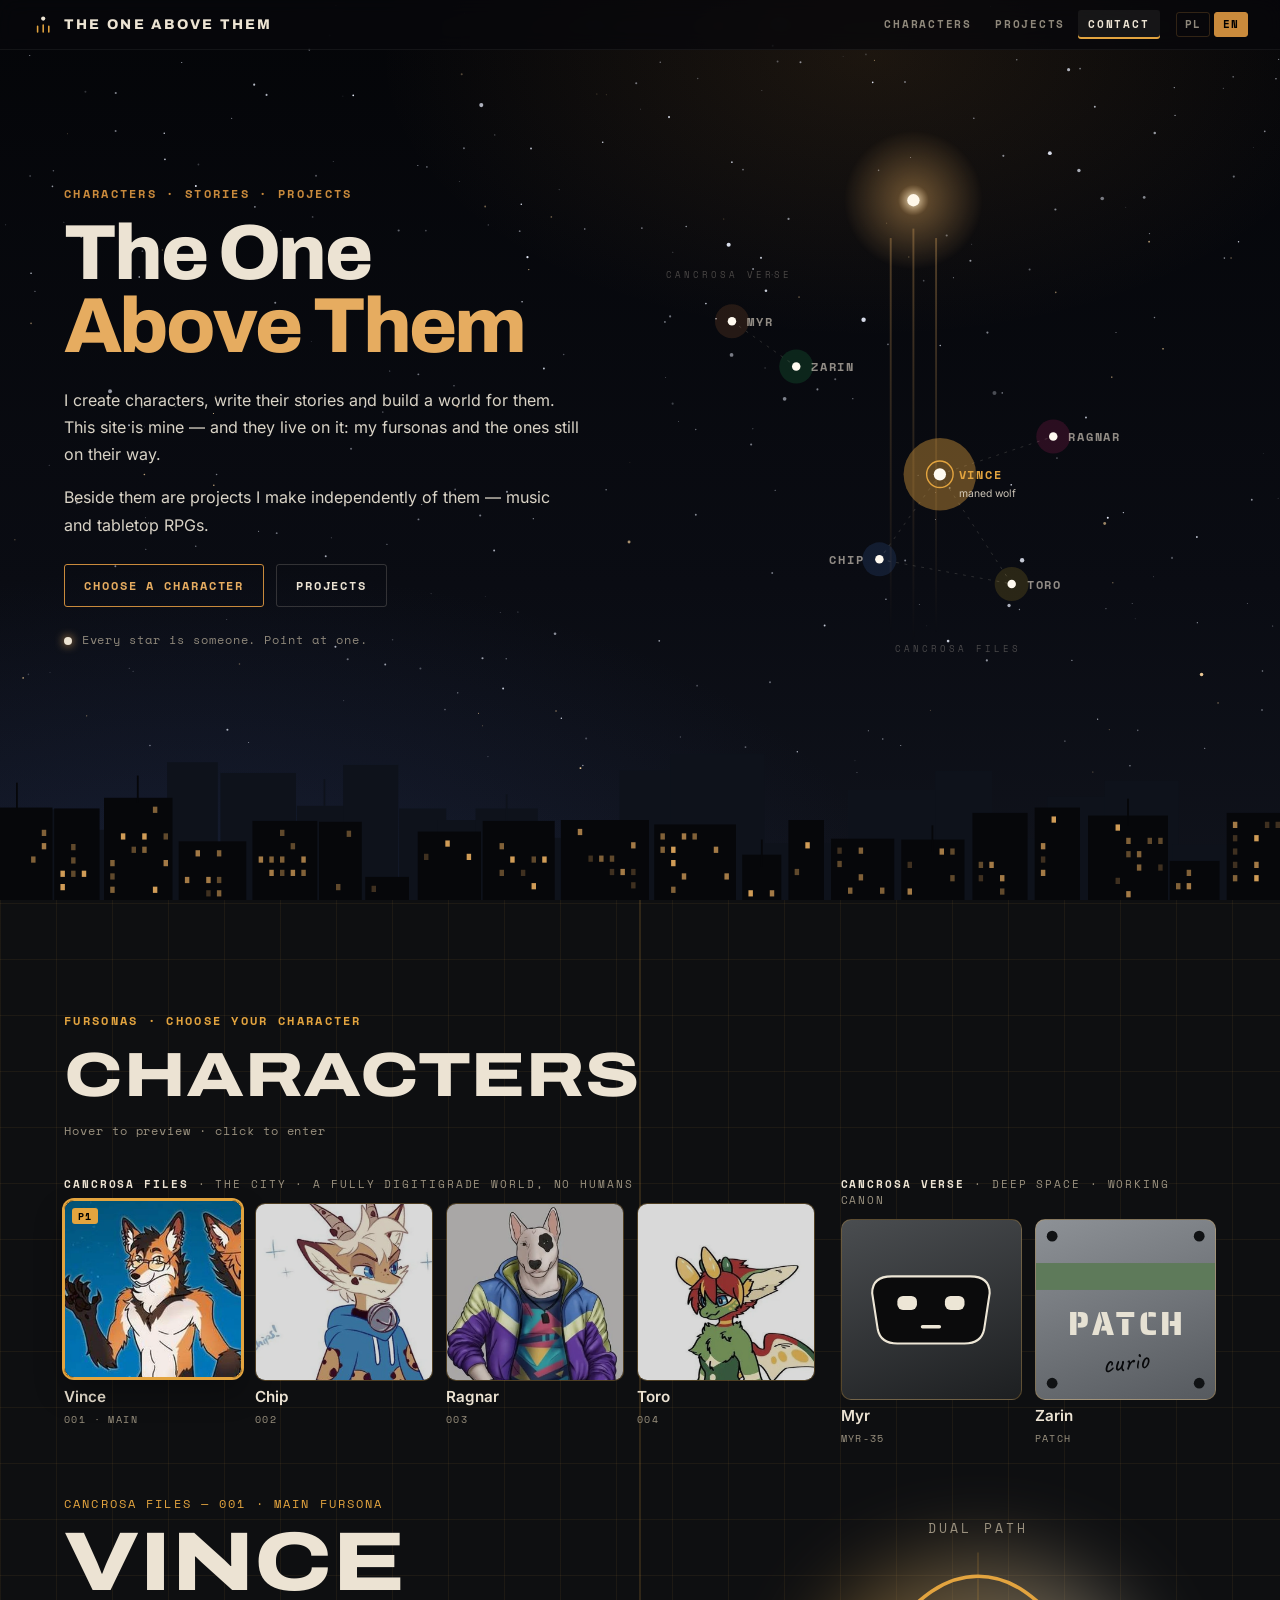
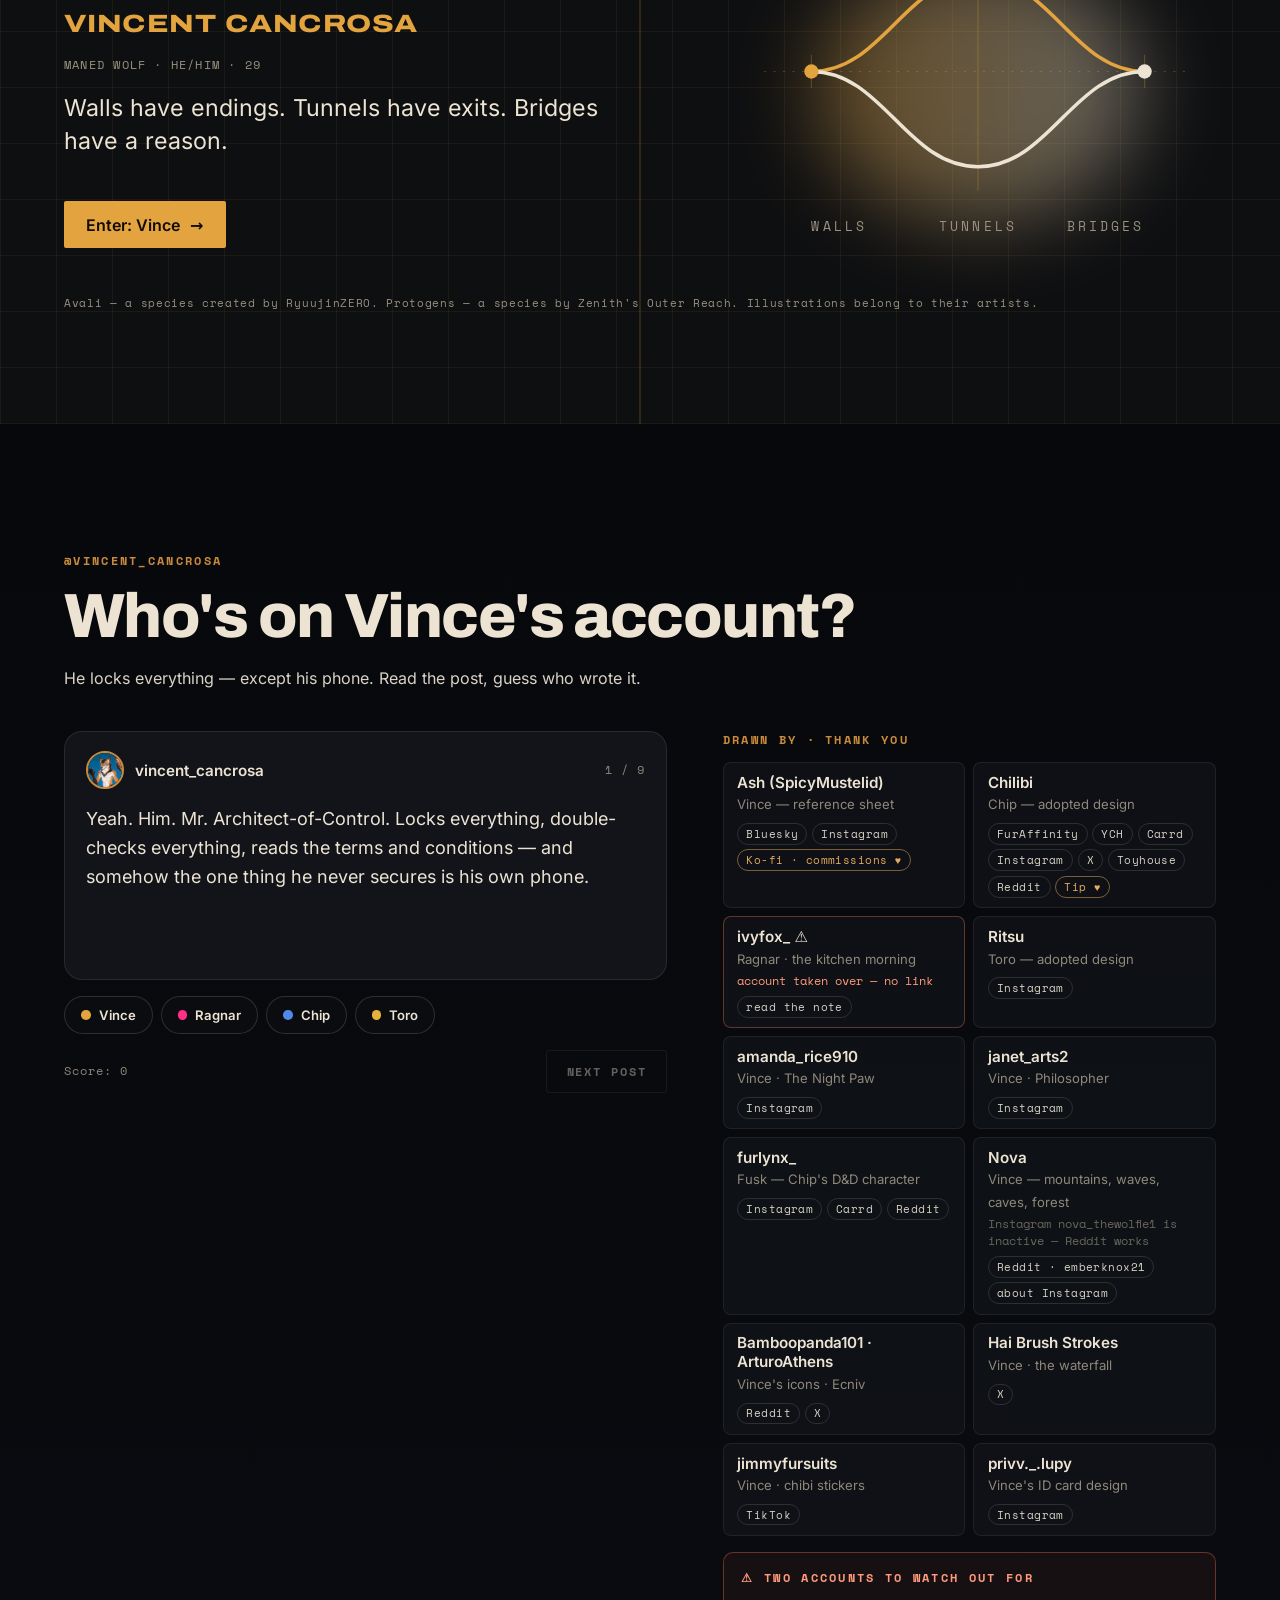
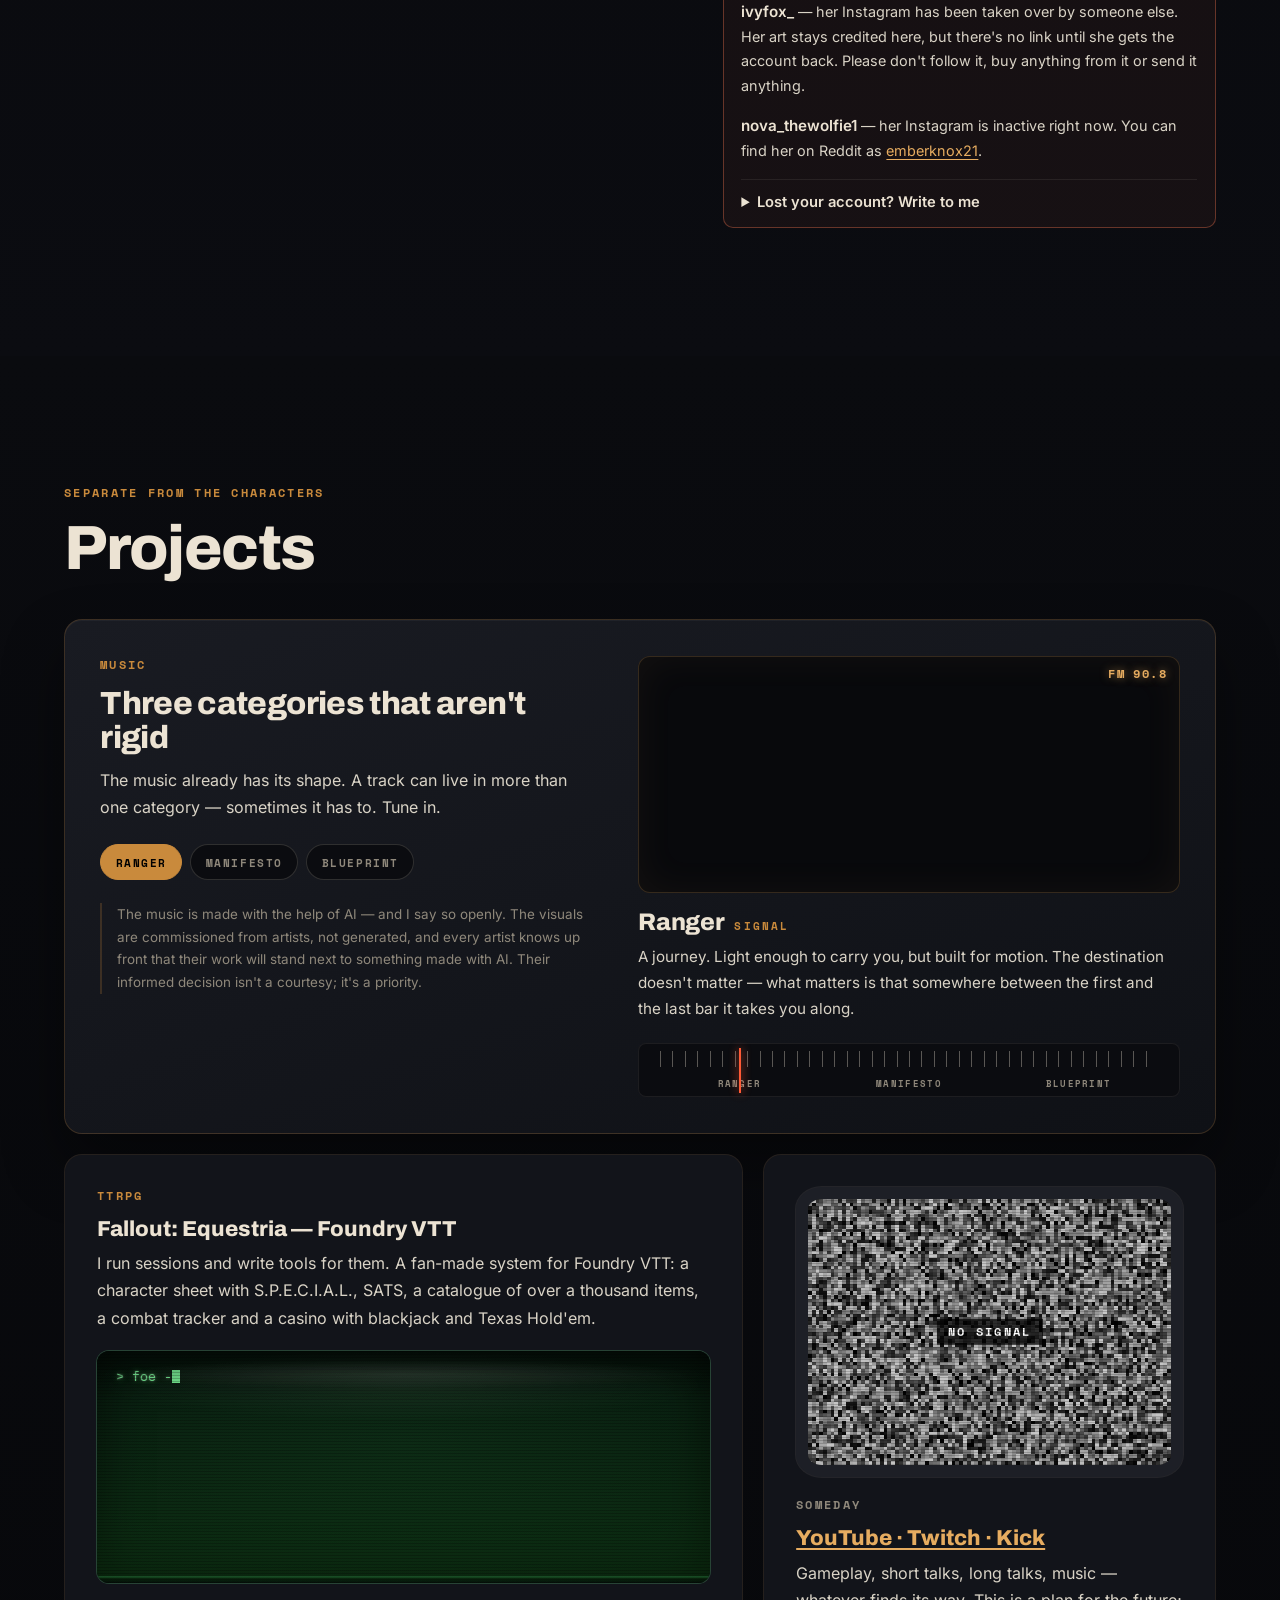
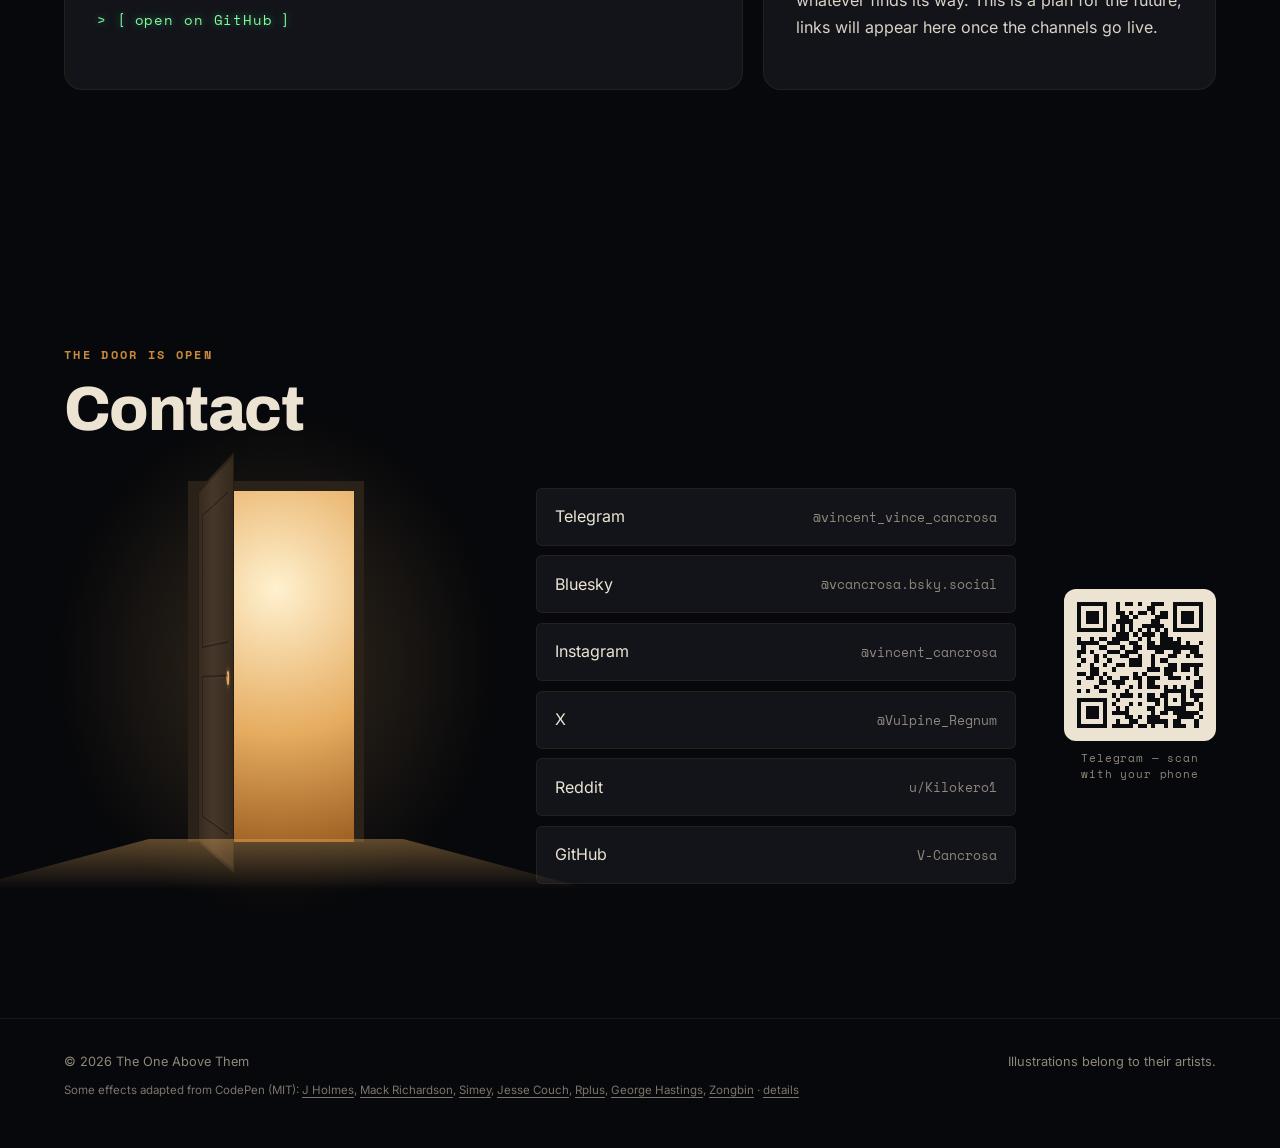
==== commit d9755ed3: "Add hyperlink to YouTube, Twitch, and Kick" ====
--- a/index.html
+++ b/index.html
@@ -350,7 +350,7 @@
             <canvas id="static" width="96" height="72"></canvas><span class="bars"></span><span class="sig" id="tvSig">NO SIGNAL</span>
           </button>
           <p class="kicker"><span lang="en">Someday</span><span lang="pl">Kiedyś</span></p>
-          <h3>YouTube · Twitch · Kick</h3>
+          <h3><a href="https://v-cancrosa.github.io/V_Cancrosa_Entertainment/">YouTube · Twitch · Kick</a></h3>
           <p lang="en">Gameplay, short talks, long talks, music — whatever finds its way. This is a plan for the future; links will appear here once the channels go live.</p>
           <p lang="pl">Gameplay, krótkie rozmowy, długie rozmowy, muzyka — wszystko, co znajdzie drogę. To plan na przyszłość; linki pojawią się tutaj, gdy kanały ruszą.</p>
         </article>
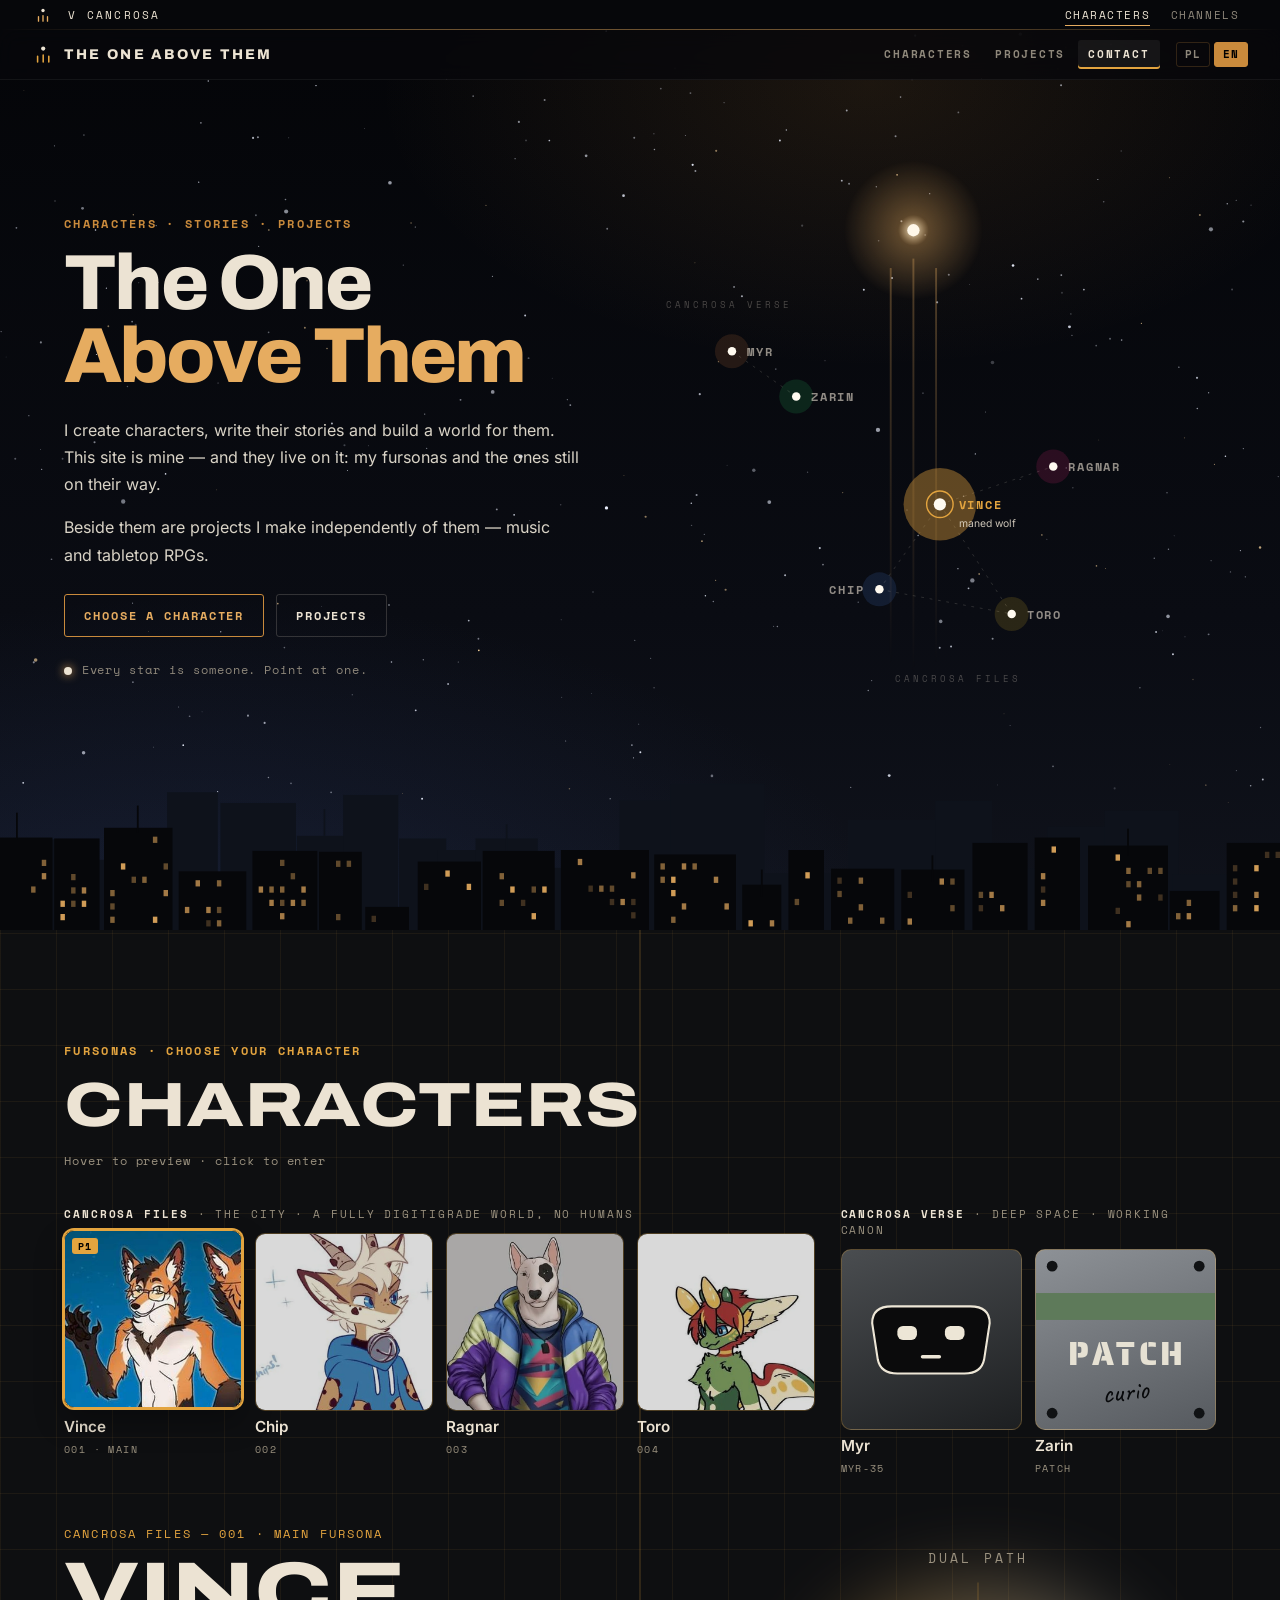
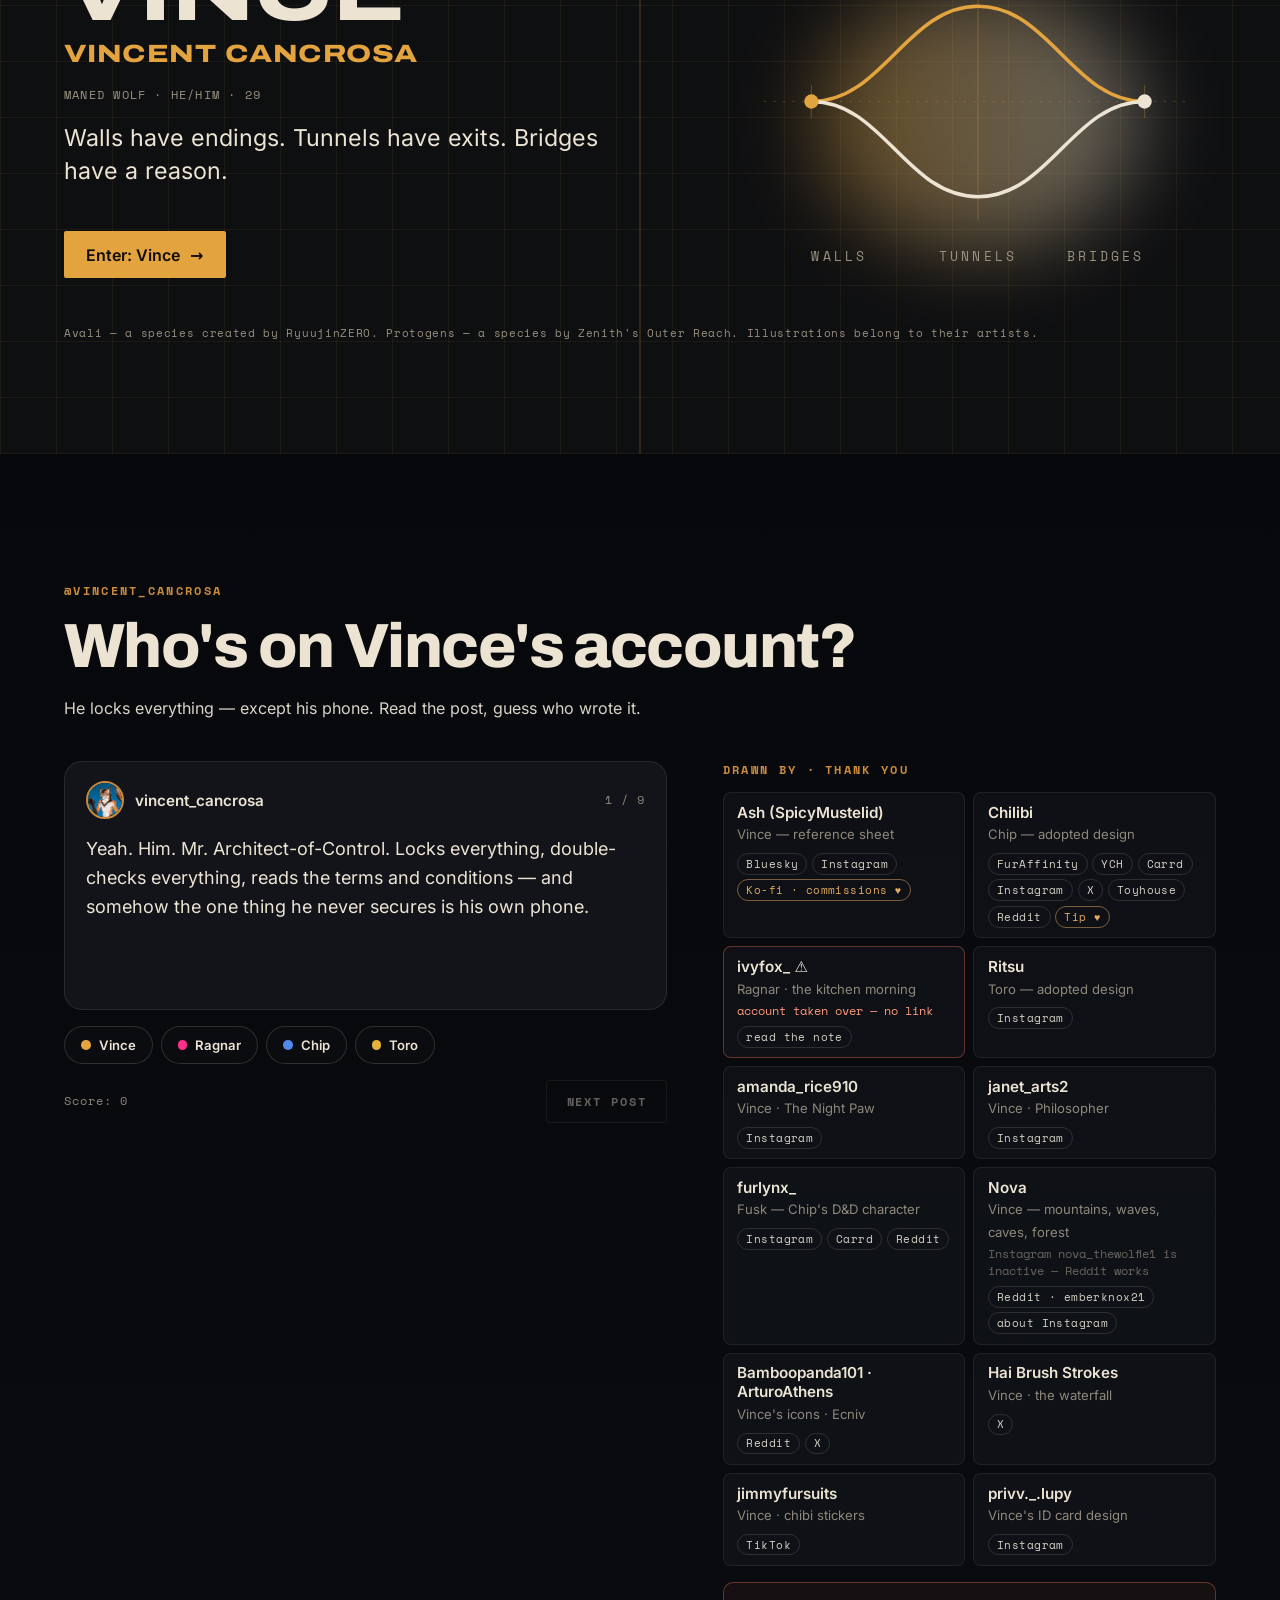
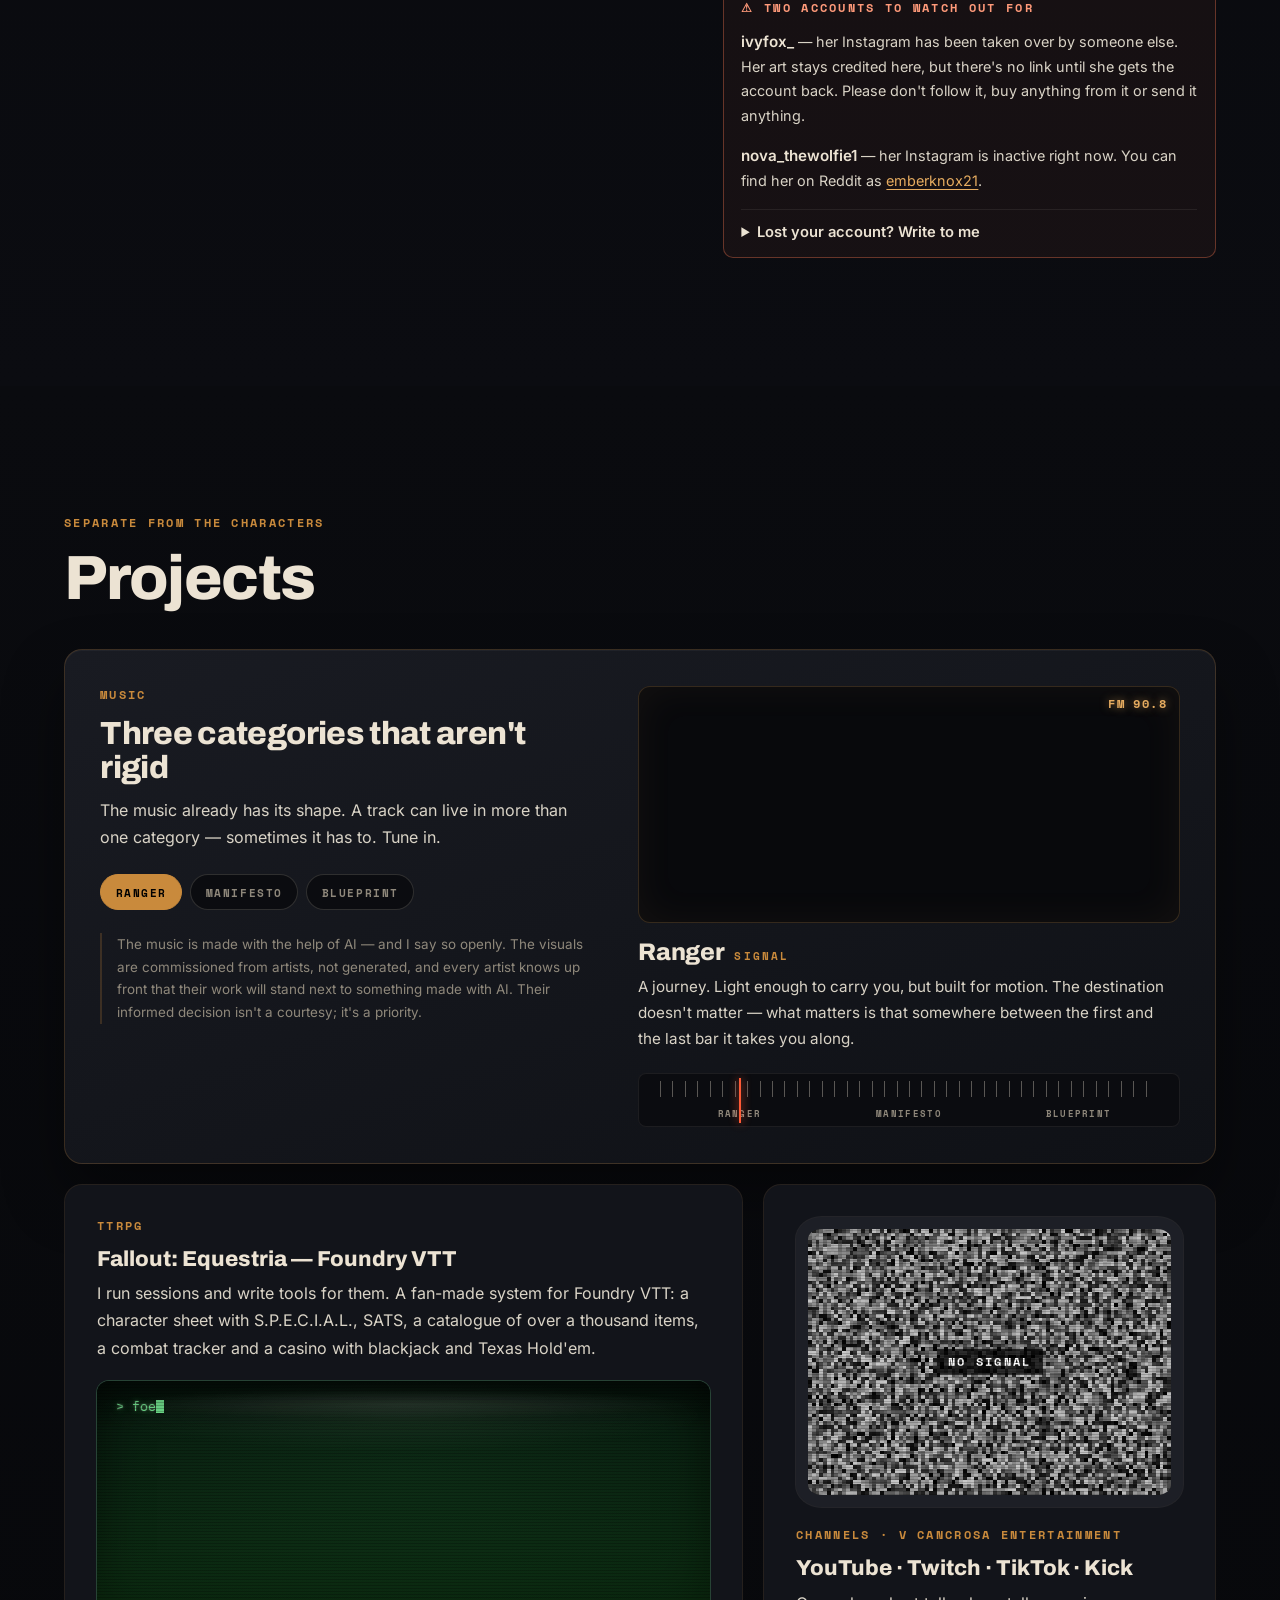
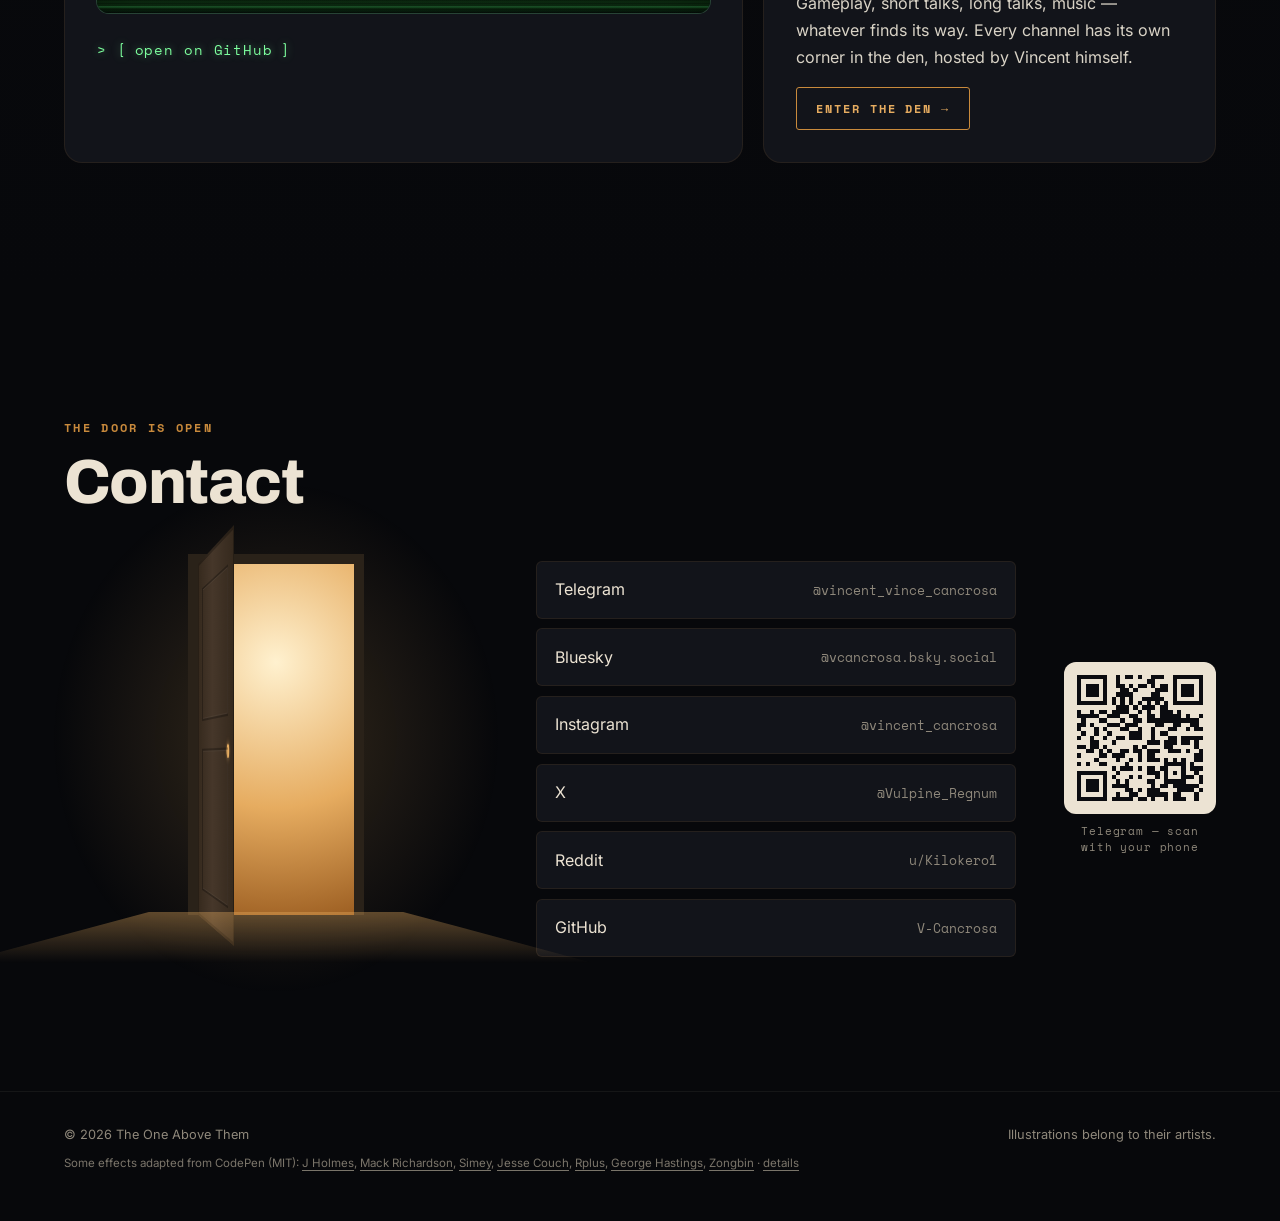
==== commit ca39f1d5: "Uniwersum V Cancrosa: wspólny pas łączący postacie, kanały i studio Nowy folder uni/ — źródło wspóln" ====
--- a/index.html
+++ b/index.html
@@ -31,6 +31,8 @@
 <link rel="stylesheet" href="fonts/fonts.css">
 <link rel="stylesheet" href="char.css">
 <link rel="stylesheet" href="styles.css">
+<link rel="stylesheet" href="uni/universe.css">
+<script src="uni/universe.js" data-site="fursony" defer></script>
 </head>
 <body>
 <a class="skip" href="#main"><span lang="en">Skip to content</span><span lang="pl">Przejdź do treści</span></a>
@@ -346,13 +348,14 @@
           <a class="btn term-link" href="https://github.com/V-Cancrosa/FoE-CharacterSheet"><span lang="en">open on GitHub</span><span lang="pl">otwórz na GitHubie</span></a>
         </article>
         <article class="proj tv" id="tv" data-reveal="2">
-          <button type="button" class="tv-screen" id="tvScreen" data-en-label="Switch channel" data-pl-label="Przełącz kanał" aria-label="Switch channel">
+          <button type="button" class="tv-screen" id="tvScreen" data-en-label="Tune in to the channels" data-pl-label="Przełącz na kanały" aria-label="Tune in to the channels">
             <canvas id="static" width="96" height="72"></canvas><span class="bars"></span><span class="sig" id="tvSig">NO SIGNAL</span>
           </button>
-          <p class="kicker"><span lang="en">Someday</span><span lang="pl">Kiedyś</span></p>
-          <h3><a href="https://v-cancrosa.github.io/V_Cancrosa_Entertainment/">YouTube · Twitch · Kick</a></h3>
-          <p lang="en">Gameplay, short talks, long talks, music — whatever finds its way. This is a plan for the future; links will appear here once the channels go live.</p>
-          <p lang="pl">Gameplay, krótkie rozmowy, długie rozmowy, muzyka — wszystko, co znajdzie drogę. To plan na przyszłość; linki pojawią się tutaj, gdy kanały ruszą.</p>
+          <p class="kicker"><span lang="en">Channels · V Cancrosa Entertainment</span><span lang="pl">Kanały · V Cancrosa Entertainment</span></p>
+          <h3>YouTube · Twitch · TikTok · Kick</h3>
+          <p lang="en">Gameplay, short talks, long talks, music — whatever finds its way. Every channel has its own corner in the den, hosted by Vincent himself.</p>
+          <p lang="pl">Gameplay, krótkie rozmowy, długie rozmowy, muzyka — wszystko, co znajdzie drogę. Każdy kanał ma swój kąt w norce, a gospodarzem jest sam Vincent.</p>
+          <a class="btn" id="tvGo" href="https://v-cancrosa.github.io/V_Cancrosa_Entertainment/"><span lang="en">Enter the den →</span><span lang="pl">Wejdź do norki →</span></a>
         </article>
       </div>
     </div>
@@ -797,13 +800,17 @@
     if (tvOn && !reduced) requestAnimationFrame(drawStatic);
   }
   function renderTv() {
-    document.getElementById("tvSig").textContent = tv.classList.contains("flip") ? t({ en: "COMING SOON", pl: "WKRÓTCE" }) : t({ en: "NO SIGNAL", pl: "BRAK SYGNAŁU" });
-  }
+    document.getElementById("tvSig").textContent = tv.classList.contains("flip") ? t({ en: "TUNING IN…", pl: "ŁĄCZĘ Z NORKĄ…" }) : t({ en: "NO SIGNAL", pl: "BRAK SYGNAŁU" });
+    const go = document.getElementById("tvGo");
+    go.href = "https://v-cancrosa.github.io/V_Cancrosa_Entertainment/" + (CHAR.lang() === "en" ? "en/" : "");
+  }
+  // Telewizor: klik przełącza na pasy kontrolne i po chwili łączy z norką (Entertainment)
   tvScreen.addEventListener("click", () => {
     tv.classList.add("flip"); renderTv();
     clearTimeout(flipTimer);
-    flipTimer = setTimeout(() => { tv.classList.remove("flip"); renderTv(); }, 2400);
+    flipTimer = setTimeout(() => { location.href = document.getElementById("tvGo").href; }, reduced ? 0 : 900);
   });
+  addEventListener("pageshow", () => { tv.classList.remove("flip"); renderTv(); });
   drawStatic(0);
   whileVisible(tvScreen, () => { if (!tvOn) { tvOn = true; requestAnimationFrame(drawStatic); } }, () => tvOn = false);
 
--- a/styles.css
+++ b/styles.css
@@ -385,7 +385,8 @@
 .tv.flip .tv-screen .bars { opacity: 1; }
 .tv-screen .sig { position: absolute; left: 50%; top: 50%; transform: translate(-50%, -50%); padding: .3rem .7rem; white-space: nowrap; font: 700 .72rem var(--mono); letter-spacing: .2em; color: #fff; background: rgba(0,0,0,.75); }
 .tv-screen::after { content: ""; position: absolute; inset: 0; border-radius: inherit; pointer-events: none; background: radial-gradient(120% 100% at 50% 50%, transparent 55%, rgba(0,0,0,.55)), repeating-linear-gradient(0deg, rgba(0,0,0,.18) 0 1px, transparent 1px 3px); }
-.tv .kicker { color: var(--muted); }
+.tv .kicker { color: var(--gold); }
+.tv .btn { align-self: flex-start; margin-top: auto; }
 
 /* ---------- Kontakt: drzwi są otwarte ---------- */
 .contact { overflow: hidden; }
--- a/uni/universe.css
+++ b/uni/universe.css
@@ -0,0 +1,64 @@
+/* ==========================================================================
+   Wspólny pas „V Cancrosa” — jeden dla wszystkich stron uniwersum.
+   ŹRÓDŁO: repo V_Cancrosa-One-and-Fursonas, folder uni/.
+   Kopie: V_Cancrosa_Entertainment/assets/uni/, V_Cancrosa-YouTube-Create/site/uni/.
+   Zmieniaj tutaj i kopiuj cały folder uni/ (bez zmian) do pozostałych repo.
+   ========================================================================== */
+
+/* Czcionka pasa: Space Mono (SIL OFL, plik licencji obok). Wersja latin przed latin-ext — tak ma zostać. */
+@font-face { font-family: "Uni Mono"; font-weight: 400; font-display: swap; src: url("uni-mono-latin.woff2") format("woff2");
+  unicode-range: U+0000-00FF,U+0131,U+0152-0153,U+02BB-02BC,U+02C6,U+02DA,U+02DC,U+0304,U+0308,U+0329,U+2000-206F,U+2074,U+20AC,U+2122,U+2191,U+2193,U+2212,U+2215,U+FEFF,U+FFFD; }
+@font-face { font-family: "Uni Mono"; font-weight: 400; font-display: swap; src: url("uni-mono-latin-ext.woff2") format("woff2");
+  unicode-range: U+0100-02AF,U+1E00-1E9F,U+1EF2-1EFF,U+2020,U+20A0-20AB,U+20AD-20C0,U+2113,U+2C60-2C7F,U+A720-A7FF; }
+
+:root { --uni-h: 30px; --uni-top: var(--uni-h); --uni-gold: #e6ac60; --uni-cream: #ece3d3; --uni-muted: #8f887b; }
+html.uni-up { --uni-top: 0px; }
+
+/* Treść zjeżdża o wysokość pasa, a przyklejone nawigacje stron (.nav, .site-header) siadają tuż pod nim.
+   Działa od pierwszego malowania, więc nic nie skacze, gdy skrypt wstawi pas. */
+body { padding-top: var(--uni-h); }
+.nav, .site-header { top: var(--uni-top) !important; transition: top .3s ease; }
+html { scroll-padding-top: calc(4.75rem + var(--uni-h)); }
+
+.uni {
+  position: fixed; inset: 0 0 auto; z-index: 90; height: var(--uni-h); box-sizing: border-box;
+  display: flex; align-items: center; gap: .9rem; padding: 0 clamp(.75rem, 3vw, 2rem);
+  background: rgba(7, 8, 11, .9); backdrop-filter: blur(10px); -webkit-backdrop-filter: blur(10px);
+  font: 400 11px/1 "Uni Mono", ui-monospace, monospace; letter-spacing: .14em; text-transform: uppercase;
+  color: var(--uni-muted); transition: transform .3s ease; -webkit-font-smoothing: antialiased;
+}
+.uni::after { content: ""; position: absolute; left: 0; right: 0; bottom: 0; height: 1px; pointer-events: none;
+  background: linear-gradient(90deg, transparent, rgba(230,172,96,.45) 30%, rgba(230,172,96,.45) 70%, transparent); }
+html.uni-up .uni { transform: translateY(-100%); }
+.uni a { color: inherit; text-decoration: none; }
+.uni a:focus-visible, .uni button:focus-visible { outline: 2px solid var(--uni-gold); outline-offset: 2px; border-radius: 3px; }
+
+/* Znak: jeden punkt ponad trzema. Kilka szybkich kliknięć odsłania ukryte przejście. */
+.uni-mark { display: grid; place-items: center; width: 22px; height: 22px; padding: 0; margin: 0; border: 0; background: none; cursor: default; flex: none; }
+.uni-mark svg { width: 18px; height: 18px; overflow: visible; }
+.uni-mark .dot { fill: var(--uni-cream); transform-box: fill-box; transform-origin: center; transition: fill .3s; }
+.uni-mark path { stroke: var(--uni-gold); }
+.uni-mark.tap .dot { animation: uni-tap .35s ease; }
+.uni.open .uni-mark .dot { fill: var(--uni-gold); filter: drop-shadow(0 0 4px var(--uni-gold)); }
+@keyframes uni-tap { 50% { transform: scale(1.6); } }
+
+.uni-home { color: var(--uni-cream) !important; letter-spacing: .2em; white-space: nowrap; }
+.uni-links { display: flex; gap: .2rem; margin-left: auto; }
+.uni-links a { position: relative; padding: .45rem .55rem; white-space: nowrap; transition: color .2s; }
+.uni-links a:hover { color: var(--uni-cream); }
+.uni-links a[aria-current="page"] { color: var(--uni-cream); }
+.uni-links a[aria-current="page"]::after { content: ""; position: absolute; left: .55rem; right: .55rem; bottom: 2px; height: 1px; background: var(--uni-gold); }
+.uni-links .uni-studio { color: var(--uni-gold); animation: uni-in .5s ease both; }
+.uni-links .uni-studio[hidden] { display: none; }
+@keyframes uni-in { from { opacity: 0; transform: translateX(6px); } }
+
+@media (max-width: 520px) {
+  .uni { gap: .5rem; letter-spacing: .1em; }
+  .uni-home span { display: none; }
+  .uni-links a { padding: .45rem .4rem; }
+}
+@media (prefers-reduced-motion: reduce) {
+  .uni, .nav, .site-header { transition: none; }
+  .uni-mark.tap .dot, .uni-links .uni-studio { animation: none; }
+}
+@media print { .uni { display: none; } body { padding-top: 0; } }
